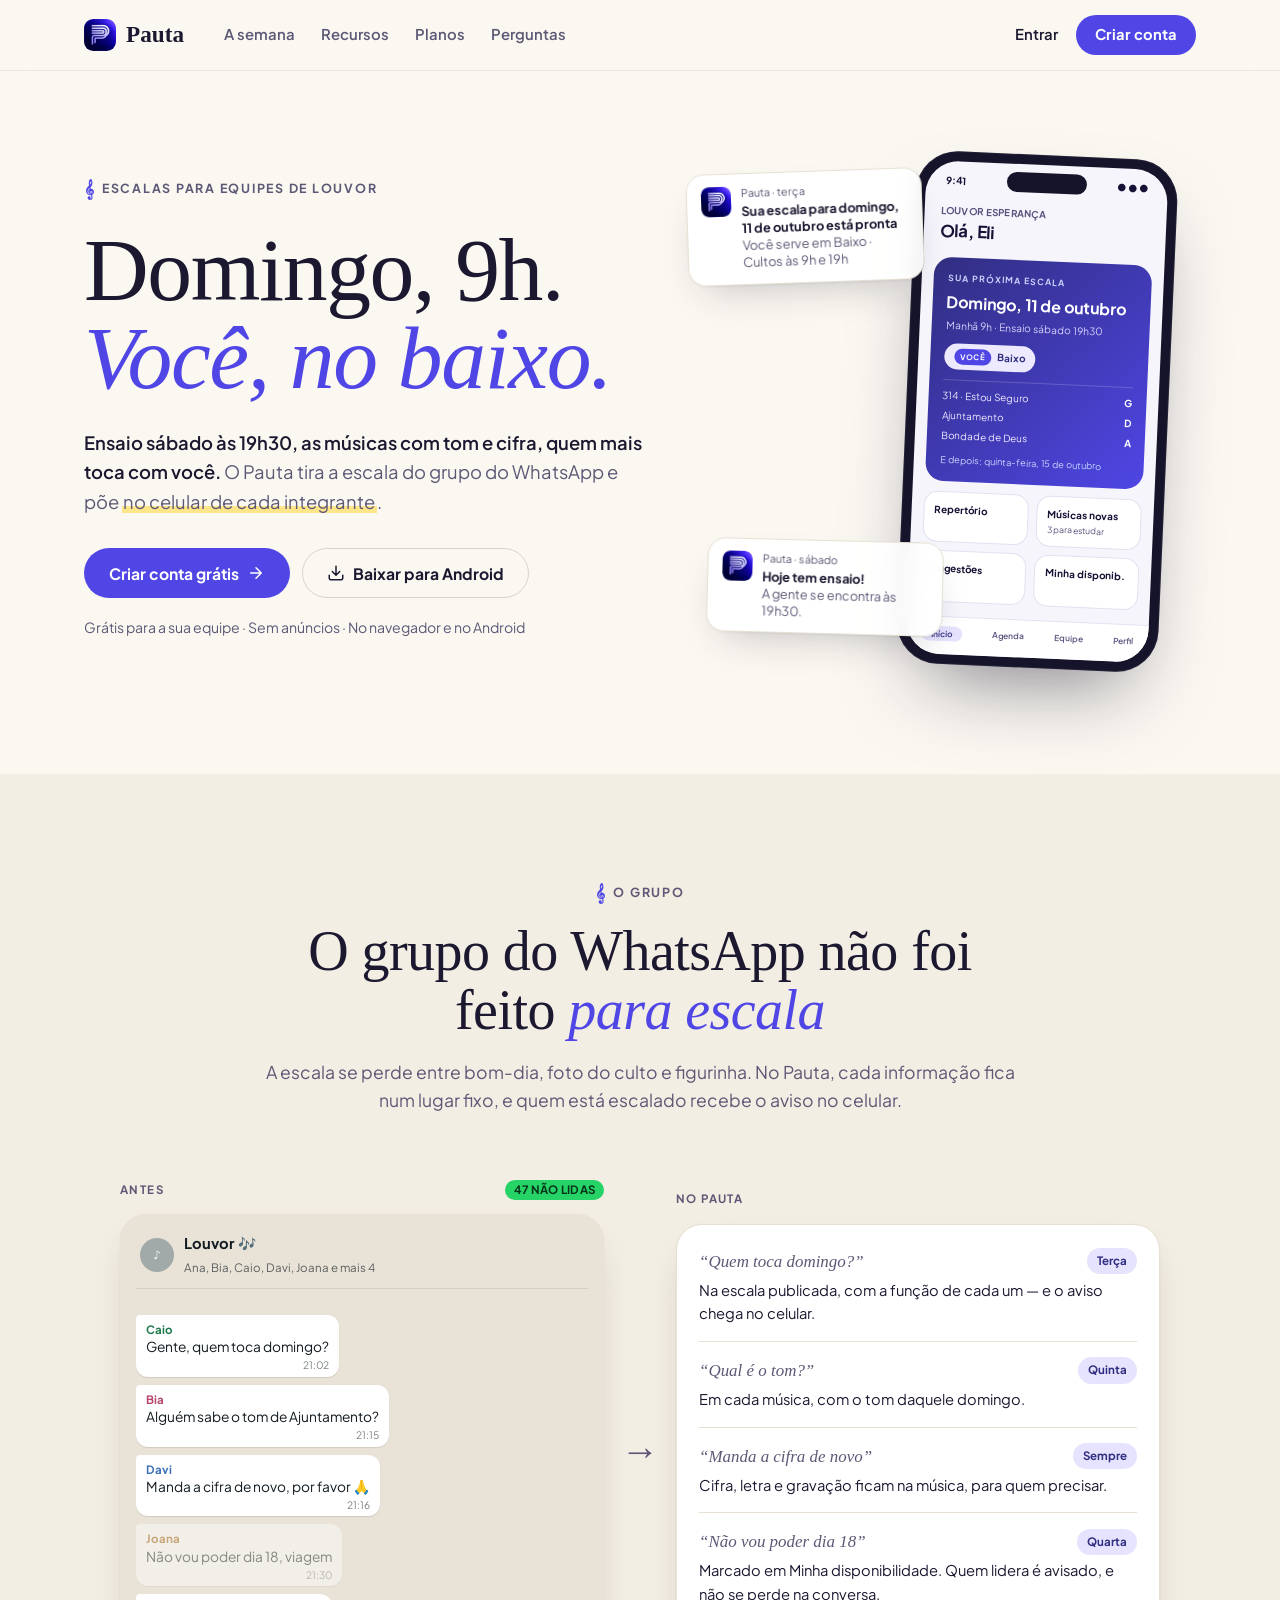
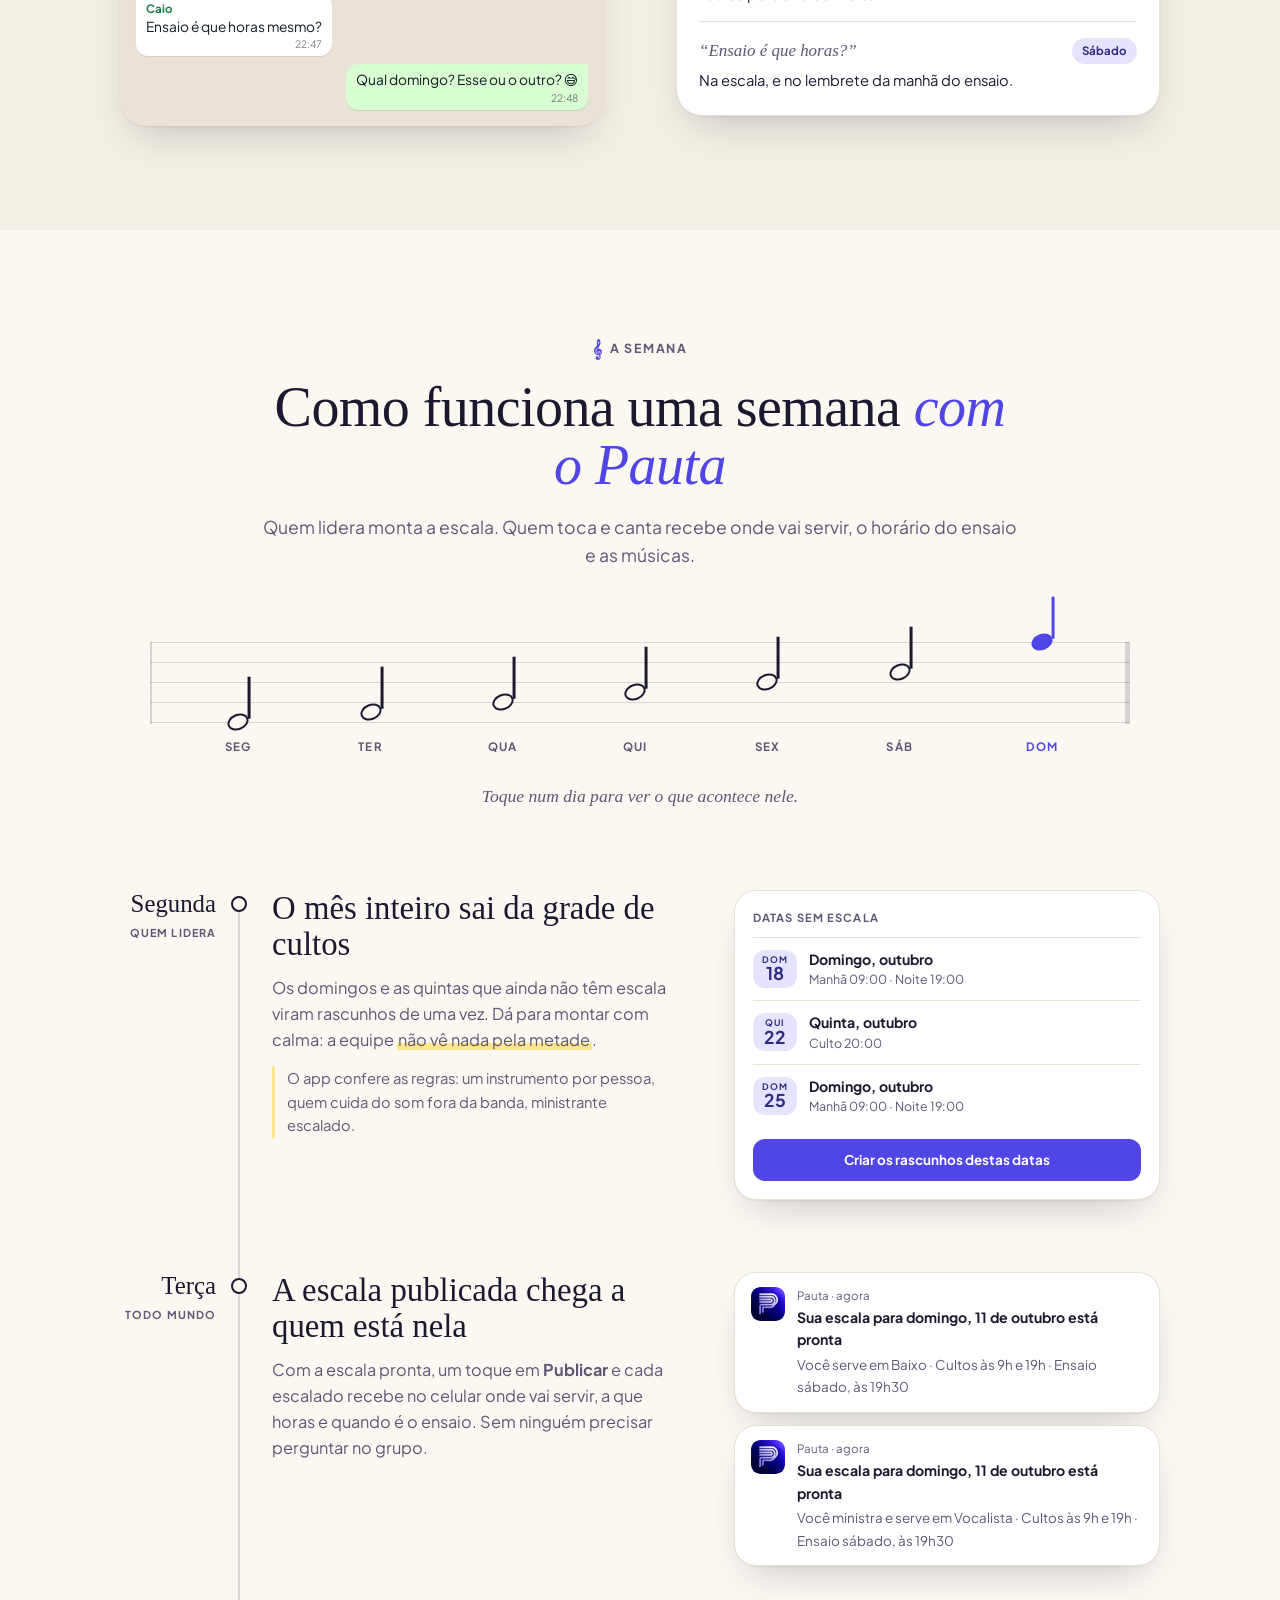
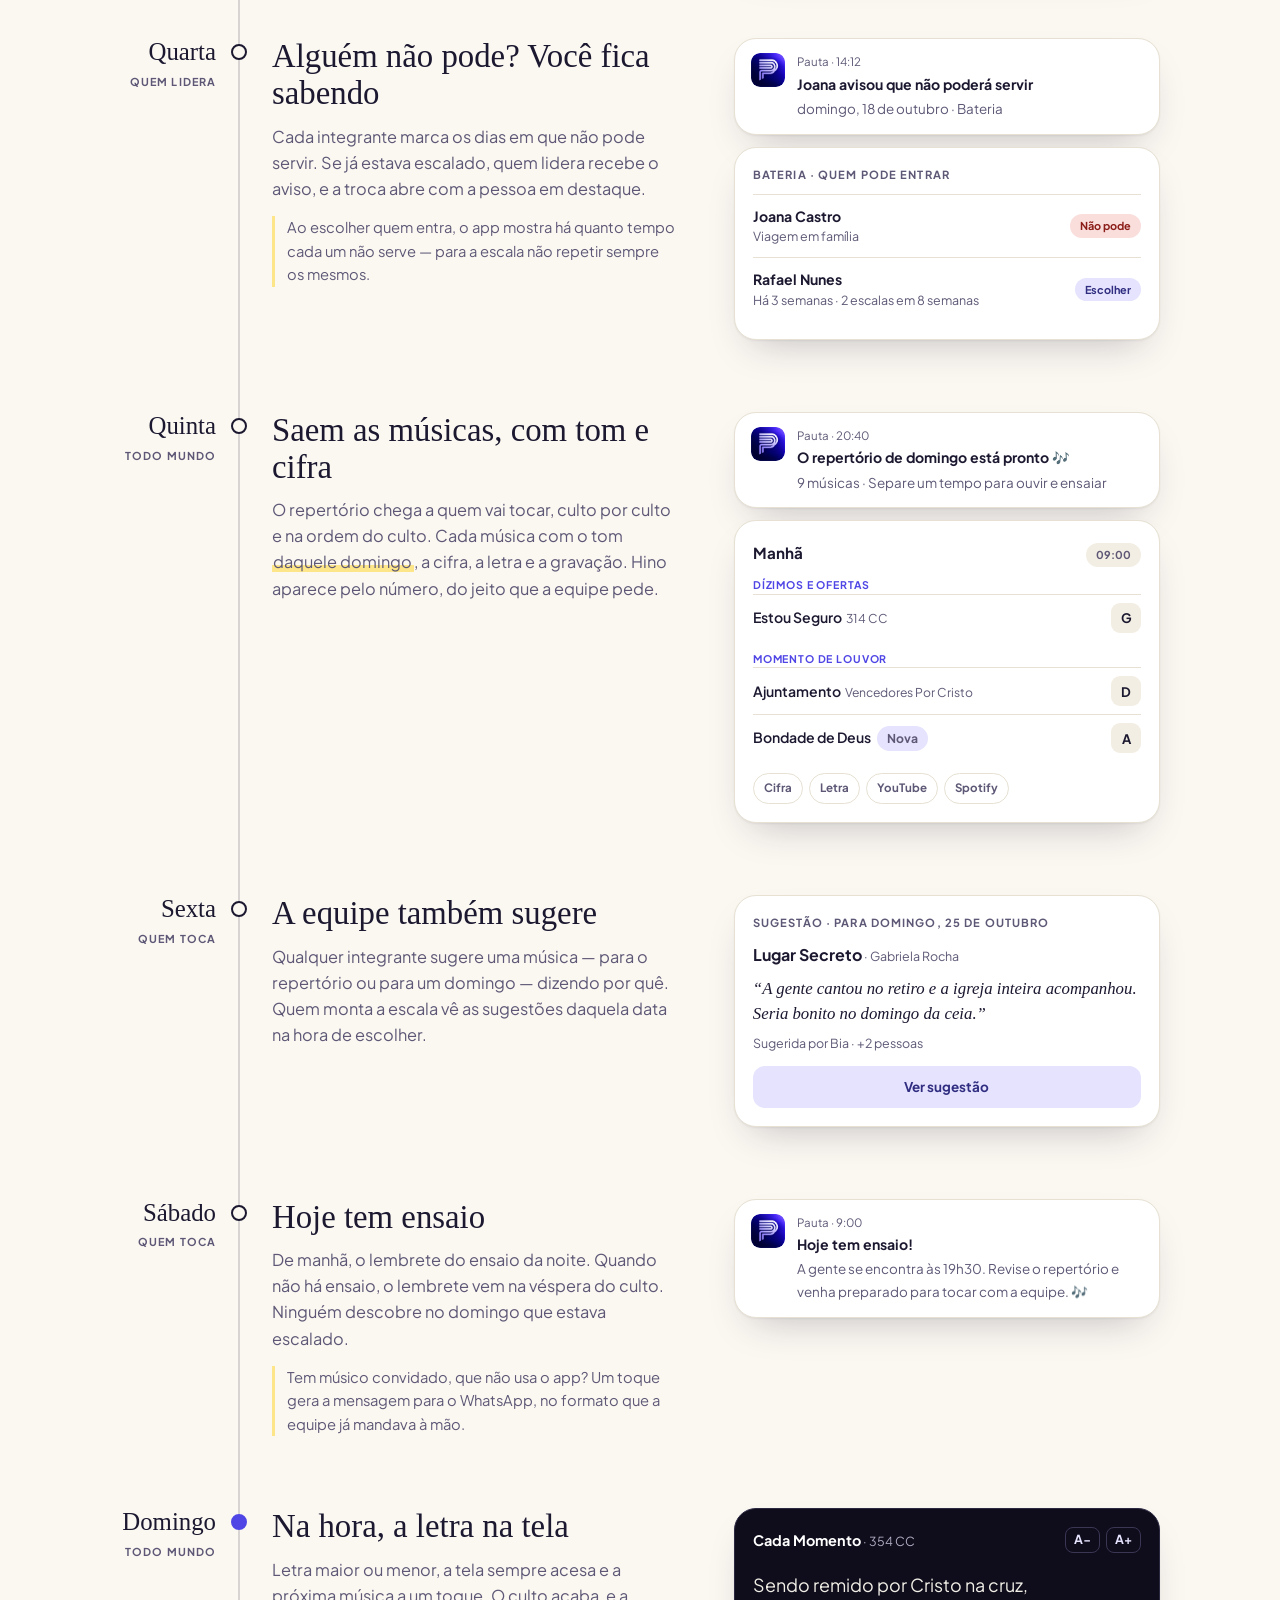
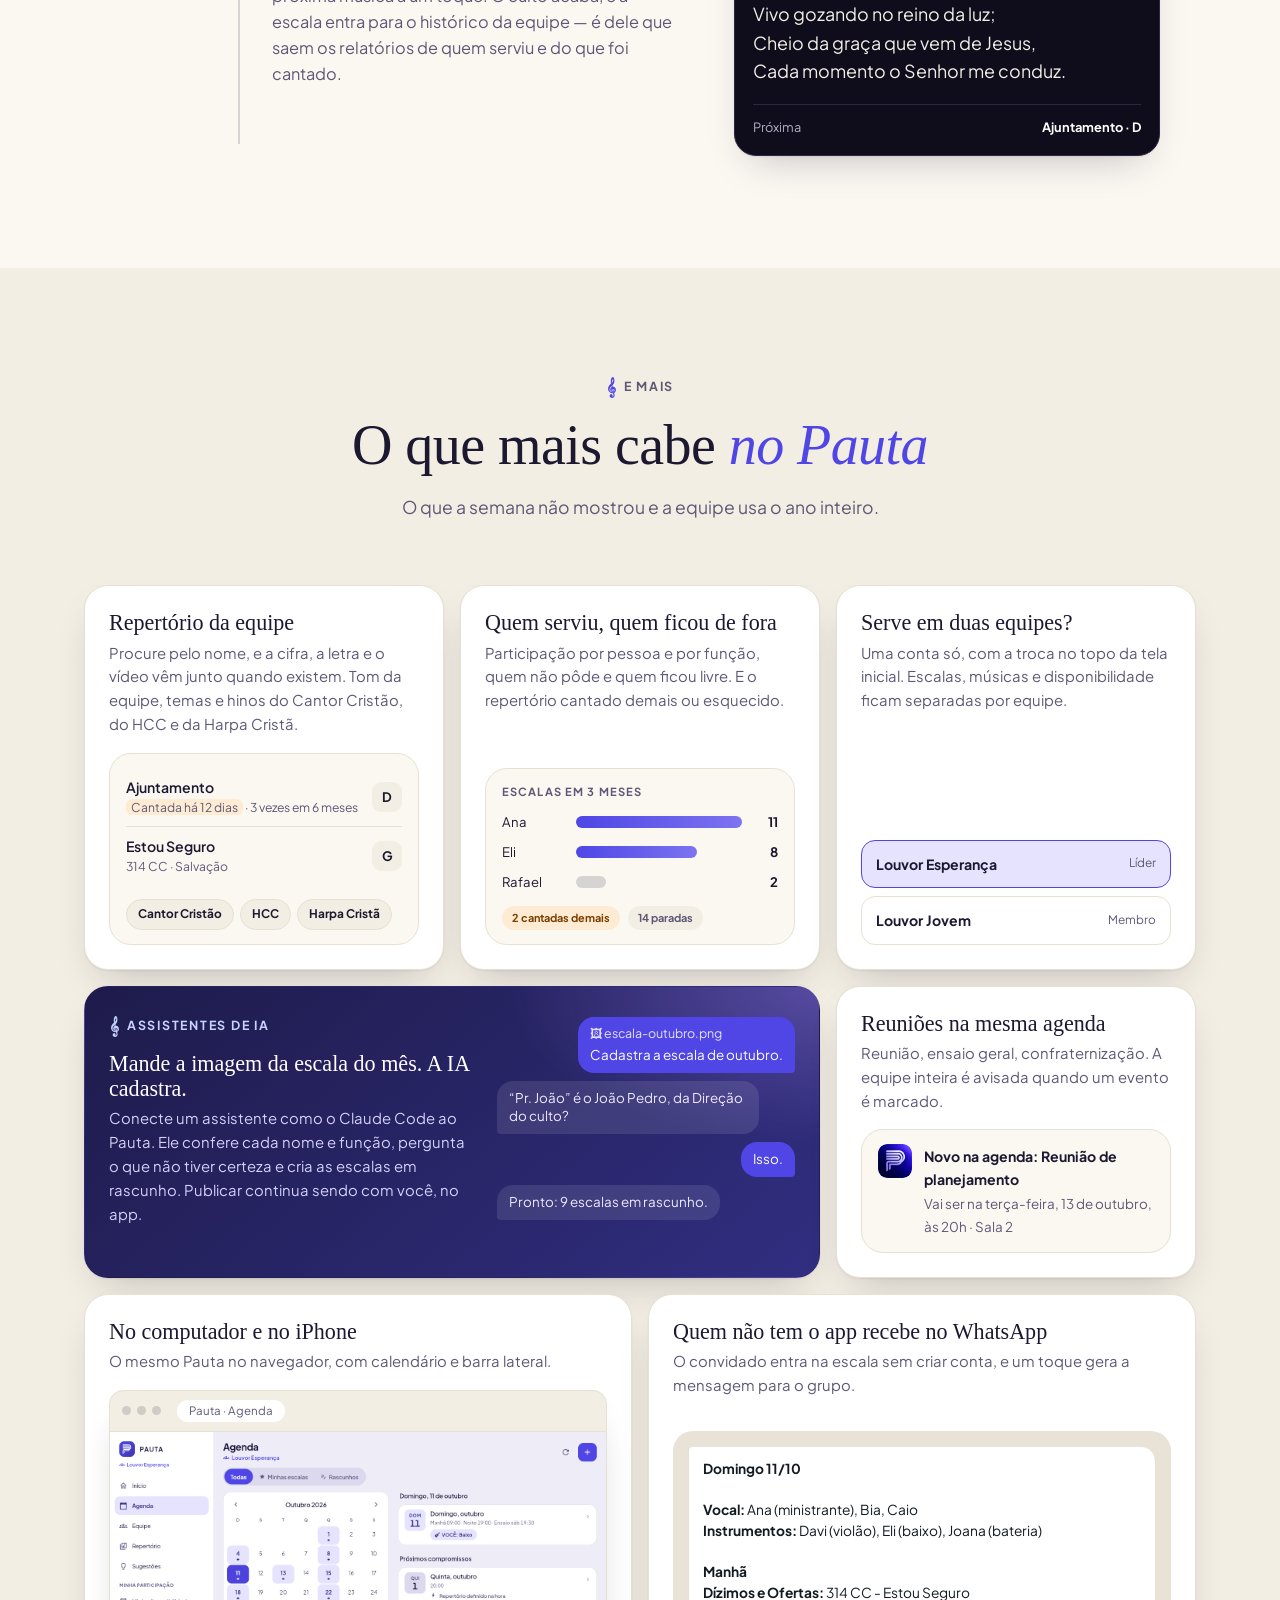
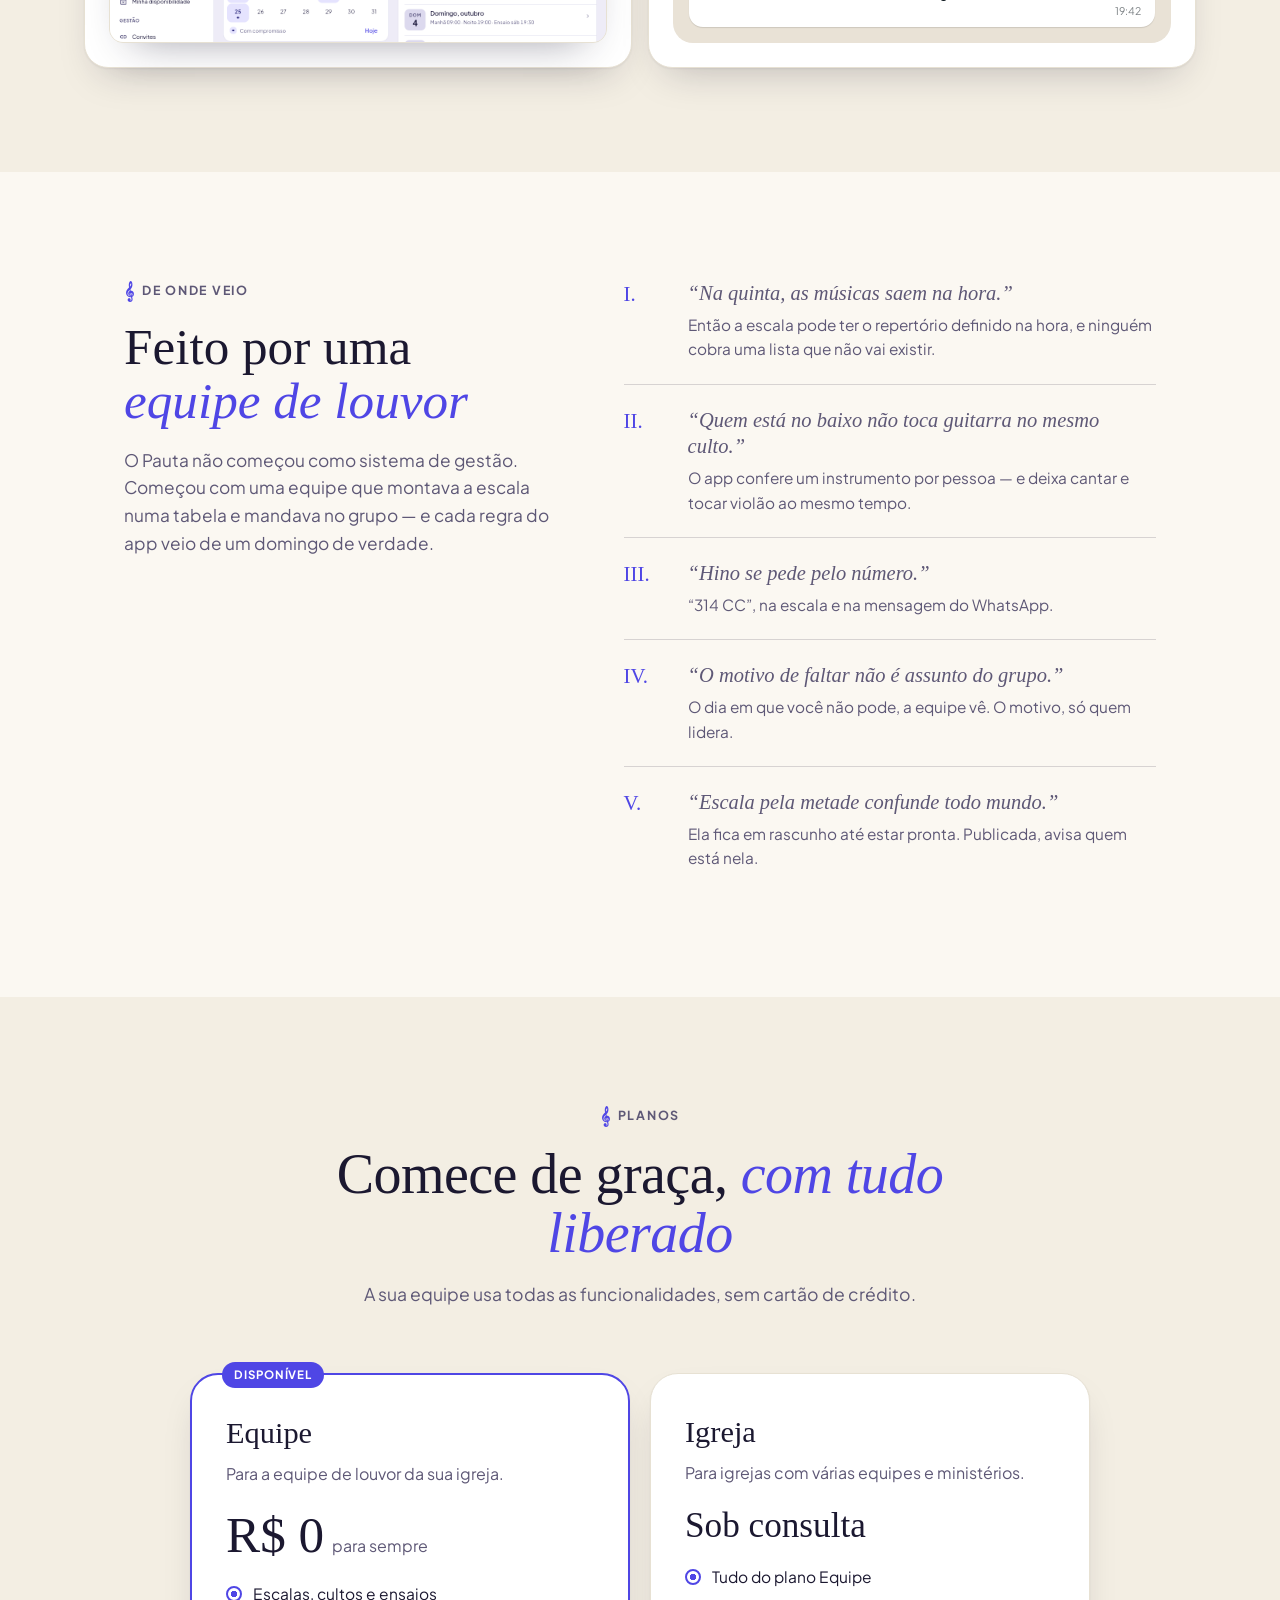
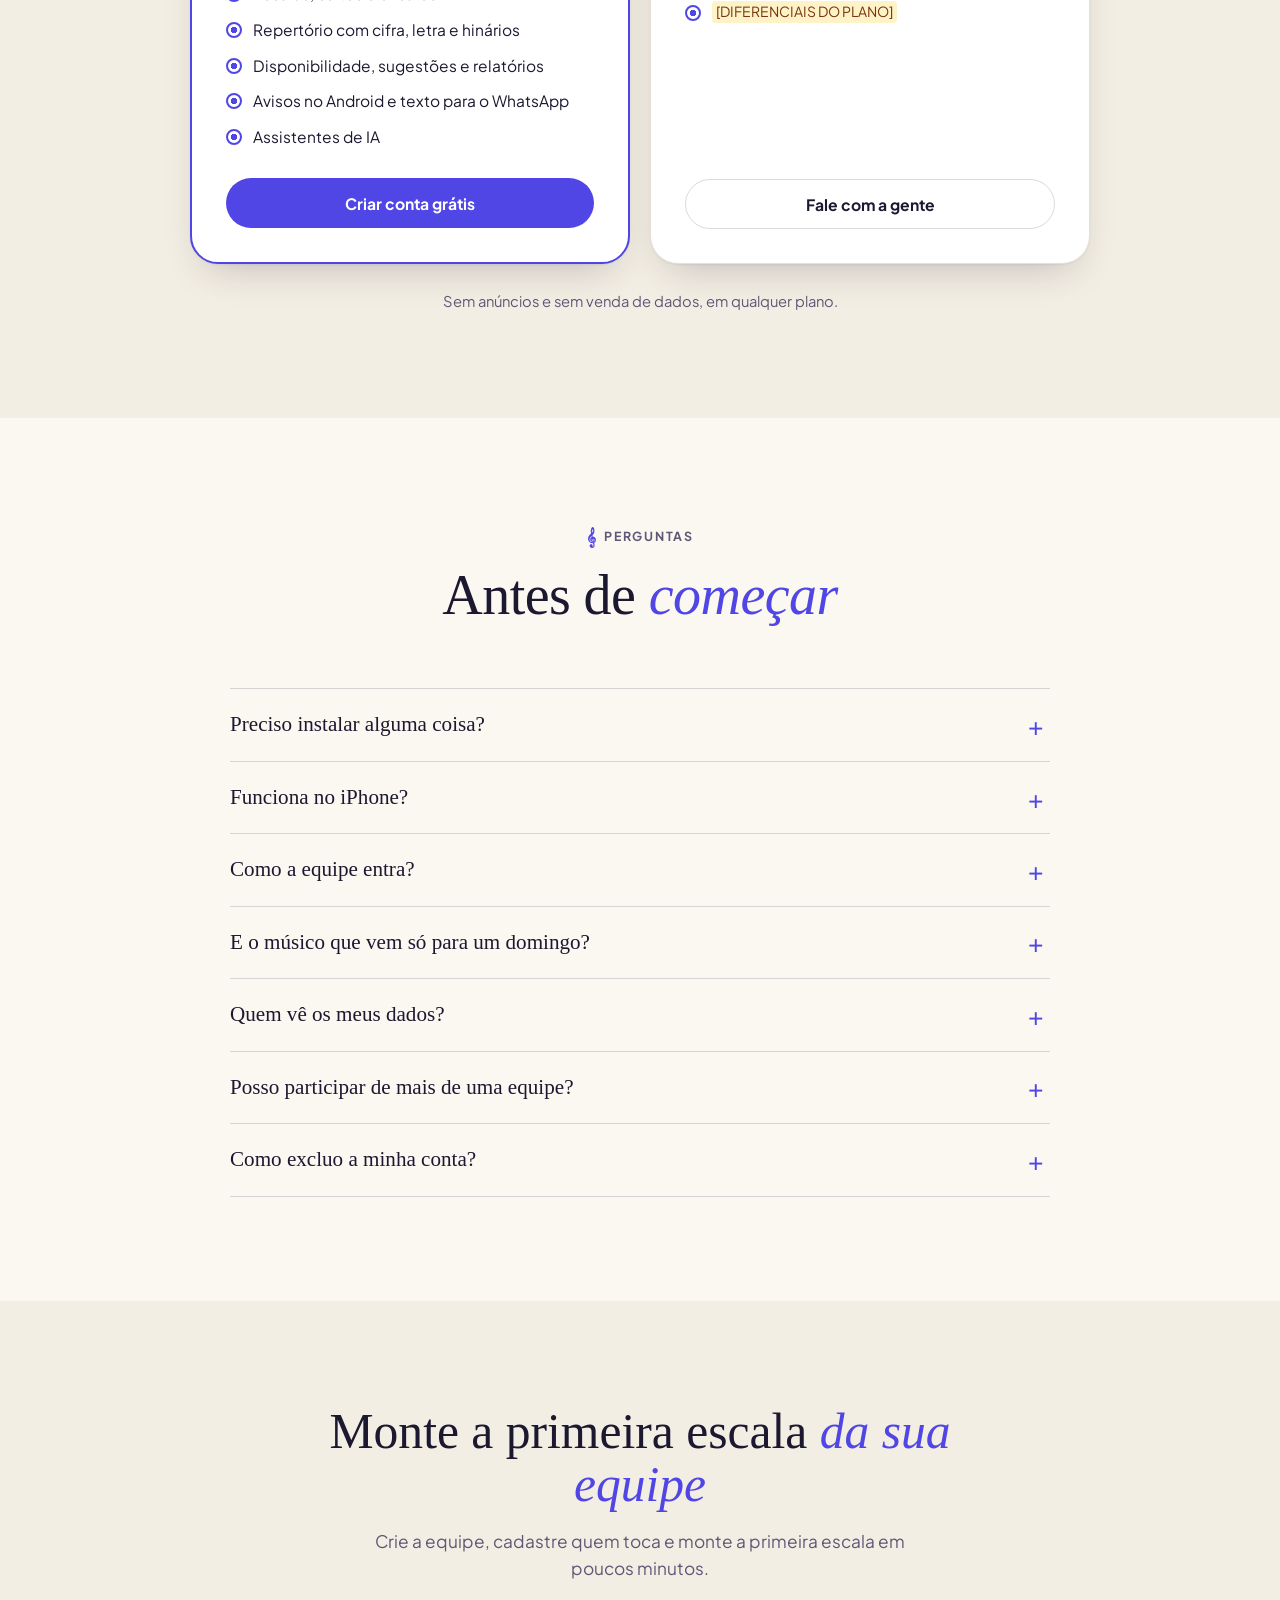
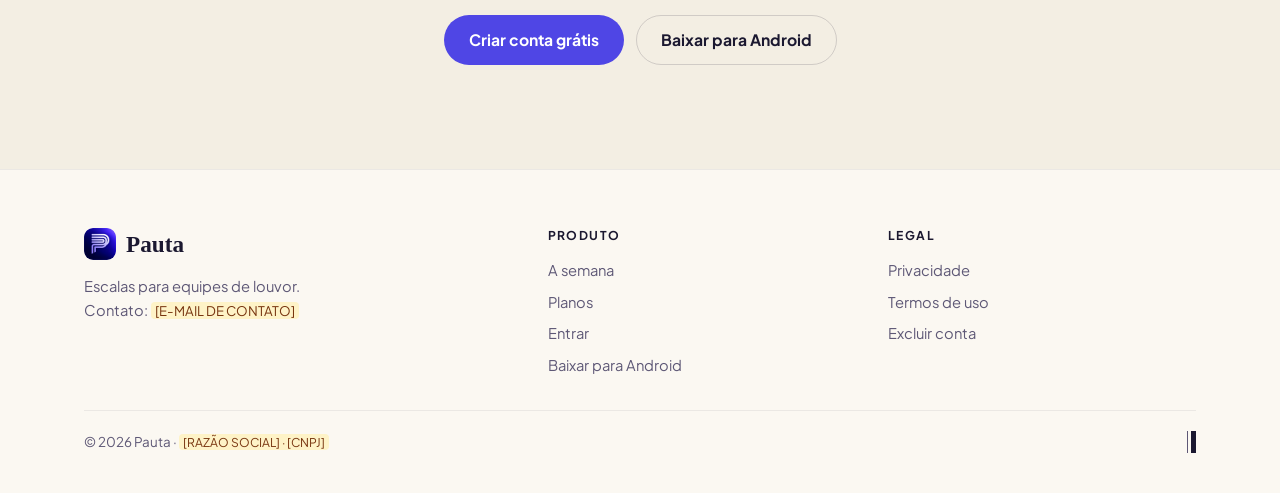
==== index.html @ cdd71678 "Site de apresentação do Pauta Página estática (HTML e CSS, sem build nem JavaScript) com identidade " ====
<!DOCTYPE html>
<html lang="pt-BR">
<head>
  <meta charset="UTF-8">
  <meta name="viewport" content="width=device-width, initial-scale=1">
  <title>Pauta — Escalas para equipes de louvor</title>
  <meta name="description" content="O Pauta organiza a semana da equipe de louvor: a escala, o ensaio e as músicas com tom, cifra e letra, no celular de cada um. No navegador e no Android.">
  <meta name="theme-color" content="#FBF8F2">
  <link rel="icon" type="image/png" sizes="32x32" href="assets/img/icon-32.png">
  <link rel="apple-touch-icon" href="assets/img/icon-180.png">
  <link rel="preload" href="assets/fonts/PlusJakartaSans-Regular.ttf" as="font" type="font/ttf" crossorigin>
  <link rel="stylesheet" href="assets/styles.css">

  <meta property="og:type" content="website">
  <meta property="og:locale" content="pt_BR">
  <meta property="og:site_name" content="Pauta">
  <meta property="og:title" content="Pauta — Escalas para equipes de louvor">
  <meta property="og:description" content="Domingo, 9h. Você, no baixo. A escala, o ensaio e as músicas com tom e cifra no celular de cada um.">
  <meta property="og:image" content="assets/img/og.png">
  <meta name="twitter:card" content="summary_large_image">
  <!--
    Página estática, sem build e sem JavaScript. Os endereços do app apontam
    para pautapp.up.railway.app enquanto o domínio próprio não existe; ao
    trocar, procure por "pautapp.up.railway.app" neste arquivo e ponha o
    og:image com endereço absoluto.

    Regra herdada do AGENTS.md: o que esta página promete é o que o código
    faz. Os avisos reproduzem os textos reais do backend
    (backend/src/modules/notifications); mudou o texto lá, mude aqui.
  -->
</head>
<body>
  <a class="skip" href="#conteudo">Pular para o conteúdo</a>

  <header class="topbar">
    <div class="wrap">
      <a class="brand" href="#topo" aria-label="Pauta, início">
        <img src="assets/img/icon-96.png" alt="" width="32" height="32">
        <span>Pauta</span>
      </a>
      <nav class="nav" aria-label="Seções">
        <a href="#semana">A semana</a>
        <a href="#recursos">Recursos</a>
        <a href="#planos">Planos</a>
        <a href="#perguntas">Perguntas</a>
      </nav>
      <div class="topbar-actions">
        <a class="login" href="https://pautapp.up.railway.app/#/login">Entrar</a>
        <a class="btn btn-primary btn-sm" href="https://pautapp.up.railway.app/#/cadastro">Criar conta</a>
      </div>
    </div>
  </header>

  <main id="conteudo">
    <section class="hero" id="topo">
      <div class="wrap grid">
        <div>
          <span class="kicker">Escalas para equipes de louvor</span>
          <h1>Domingo, 9h.<br><em>Você, no baixo.</em></h1>
          <p class="lead">
            <strong>Ensaio sábado às 19h30, as músicas com tom e cifra, quem mais toca com você.</strong>
            O Pauta tira a escala do grupo do WhatsApp e põe <span class="hl">no celular de cada integrante</span>.
          </p>
          <div class="ctas">
            <a class="btn btn-primary" href="https://pautapp.up.railway.app/#/cadastro">
              Criar conta grátis
              <svg viewBox="0 0 24 24" fill="none" stroke="currentColor" stroke-width="2" stroke-linecap="round" stroke-linejoin="round" aria-hidden="true"><path d="M5 12h14M12 5l7 7-7 7"/></svg>
            </a>
            <a class="btn btn-line" href="https://github.com/simonscabello/pauta-app/releases/latest/download/louve.apk">
              <svg viewBox="0 0 24 24" fill="none" stroke="currentColor" stroke-width="2" stroke-linecap="round" stroke-linejoin="round" aria-hidden="true"><path d="M21 15v4a2 2 0 0 1-2 2H5a2 2 0 0 1-2-2v-4"/><path d="m7 10 5 5 5-5M12 15V3"/></svg>
              Baixar para Android
            </a>
          </div>
          <p class="fine">Grátis para a sua equipe · Sem anúncios · No navegador e no Android</p>
        </div>

        <div class="stage" aria-hidden="true">
          <div class="toast t1">
            <img src="assets/img/icon-96.png" alt="">
            <div>
              <div class="meta">Pauta · terça</div>
              <strong>Sua escala para domingo, 11 de outubro está pronta</strong>
              <span>Você serve em Baixo · Cultos às 9h e 19h</span>
            </div>
          </div>

          <div class="phone">
            <div class="screen">
              <div class="notch"></div>
              <div class="m-status"><span>9:41</span><span>● ● ●</span></div>
              <div class="m-head">
                <div class="m-team">LOUVOR ESPERANÇA</div>
                <div class="m-title">Olá, Eli</div>
              </div>
              <div class="m-hero">
                <div class="m-kicker">Sua próxima escala</div>
                <div class="m-date">Domingo, 11 de outubro</div>
                <div class="m-sub">Manhã 9h · Ensaio sábado 19h30</div>
                <div class="m-role"><b>VOCÊ</b> Baixo</div>
                <div class="m-songs">
                  <div class="m-song"><span>314 · Estou Seguro</span><span>G</span></div>
                  <div class="m-song"><span>Ajuntamento</span><span>D</span></div>
                  <div class="m-song"><span>Bondade de Deus</span><span>A</span></div>
                </div>
                <div class="m-next">E depois: quinta-feira, 15 de outubro</div>
              </div>
              <div class="m-grid">
                <div class="m-tile"><strong>Repertório</strong><small>&nbsp;</small></div>
                <div class="m-tile"><strong>Músicas novas</strong><small>3 para estudar</small></div>
                <div class="m-tile"><strong>Sugestões</strong><small>&nbsp;</small></div>
                <div class="m-tile"><strong>Minha disponib.</strong><small>&nbsp;</small></div>
              </div>
              <div class="m-nav"><span class="on">Início</span><span>Agenda</span><span>Equipe</span><span>Perfil</span></div>
            </div>
          </div>

          <div class="toast t2">
            <img src="assets/img/icon-96.png" alt="">
            <div>
              <div class="meta">Pauta · sábado</div>
              <strong>Hoje tem ensaio!</strong>
              <span>A gente se encontra às 19h30.</span>
            </div>
          </div>
        </div>
      </div>
    </section>

    <section class="block alt" id="grupo">
      <div class="wrap">
        <div class="section-head">
          <span class="kicker">O grupo</span>
          <h2>O grupo do WhatsApp não foi feito <em>para escala</em></h2>
          <p>A escala se perde entre bom-dia, foto do culto e figurinha. No Pauta, cada informação fica num lugar fixo, e quem está escalado recebe o aviso no celular.</p>
        </div>

        <div class="versus">
          <div>
            <div class="cap"><span>Antes</span><span class="unread">47 não lidas</span></div>
            <div class="group" aria-label="Exemplo de conversa no grupo da equipe">
              <div class="head">
                <span class="avatar">♪</span>
                <div><b>Louvor 🎶</b><span>Ana, Bia, Caio, Davi, Joana e mais 4</span></div>
              </div>
              <div class="msg"><span class="who c1">Caio</span>Gente, quem toca domingo?<span class="t">21:02</span></div>
              <div class="msg"><span class="who c2">Bia</span>Alguém sabe o tom de Ajuntamento?<span class="t">21:15</span></div>
              <div class="msg"><span class="who c3">Davi</span>Manda a cifra de novo, por favor 🙏<span class="t">21:16</span></div>
              <div class="msg faded"><span class="who c4">Joana</span>Não vou poder dia 18, viagem<span class="t">21:30</span></div>
              <div class="msg"><span class="who c1">Caio</span>Ensaio é que horas mesmo?<span class="t">22:47</span></div>
              <div class="msg me">Qual domingo? Esse ou o outro? 😅<span class="t">22:48</span></div>
            </div>
          </div>

          <div class="arrow" aria-hidden="true">→</div>

          <div>
            <div class="cap"><span>No Pauta</span></div>
            <div class="answers">
              <div class="answer"><span class="q">“Quem toca domingo?”</span><span class="tag">Terça</span><span class="where">Na escala publicada, com a função de cada um — e o aviso chega no celular.</span></div>
              <div class="answer"><span class="q">“Qual é o tom?”</span><span class="tag">Quinta</span><span class="where">Em cada música, com o tom daquele domingo.</span></div>
              <div class="answer"><span class="q">“Manda a cifra de novo”</span><span class="tag">Sempre</span><span class="where">Cifra, letra e gravação ficam na música, para quem precisar.</span></div>
              <div class="answer"><span class="q">“Não vou poder dia 18”</span><span class="tag">Quarta</span><span class="where">Marcado em Minha disponibilidade. Quem lidera é avisado, e não se perde na conversa.</span></div>
              <div class="answer"><span class="q">“Ensaio é que horas?”</span><span class="tag">Sábado</span><span class="where">Na escala, e no lembrete da manhã do ensaio.</span></div>
            </div>
          </div>
        </div>
      </div>
    </section>

    <section class="week" id="semana">
      <div class="wrap">
        <div class="section-head">
          <span class="kicker">A semana</span>
          <h2>Como funciona uma semana <em>com o Pauta</em></h2>
          <p>Quem lidera monta a escala. Quem toca e canta recebe onde vai servir, o horário do ensaio e as músicas.</p>
        </div>
        <div class="staff-band in-week">
          <nav class="staff" aria-label="Os dias da semana de uma escala">
            <a class="note" href="#segunda" style="left:9%"><i style="top:80px"></i><b>Seg</b></a>
            <a class="note" href="#terca" style="left:22.5%"><i style="top:70px"></i><b>Ter</b></a>
            <a class="note" href="#quarta" style="left:36%"><i style="top:60px"></i><b>Qua</b></a>
            <a class="note" href="#quinta" style="left:49.5%"><i style="top:50px"></i><b>Qui</b></a>
            <a class="note" href="#sexta" style="left:63%"><i style="top:40px"></i><b>Sex</b></a>
            <a class="note" href="#sabado" style="left:76.5%"><i style="top:30px"></i><b>Sáb</b></a>
            <a class="note sun" href="#domingo" style="left:91%"><i style="top:0"></i><b>Dom</b></a>
          </nav>
          <p class="staff-caption">Toque num dia para ver o que acontece nele.</p>
        </div>

        <div class="days">
          <article class="day" id="segunda">
            <div class="when"><span class="d">Segunda</span><span class="who">Quem lidera</span></div>
            <div class="copy">
              <h3>O mês inteiro sai da grade de cultos</h3>
              <p>Os domingos e as quintas que ainda não têm escala viram rascunhos de uma vez. Dá para montar com calma: a equipe <span class="hl">não vê nada pela metade</span>.</p>
              <p class="aside">O app confere as regras: um instrumento por pessoa, quem cuida do som fora da banda, ministrante escalado.</p>
            </div>
            <div class="snip" aria-hidden="true">
              <div class="label">Datas sem escala</div>
              <div class="snip-row"><div class="datebox"><small>DOM</small><strong>18</strong></div><div class="t"><strong>Domingo, outubro</strong><span>Manhã 09:00 · Noite 19:00</span></div></div>
              <div class="snip-row"><div class="datebox"><small>QUI</small><strong>22</strong></div><div class="t"><strong>Quinta, outubro</strong><span>Culto 20:00</span></div></div>
              <div class="snip-row"><div class="datebox"><small>DOM</small><strong>25</strong></div><div class="t"><strong>Domingo, outubro</strong><span>Manhã 09:00 · Noite 19:00</span></div></div>
              <span class="snip-btn">Criar os rascunhos destas datas</span>
            </div>
          </article>

          <article class="day" id="terca">
            <div class="when"><span class="d">Terça</span><span class="who">Todo mundo</span></div>
            <div class="copy">
              <h3>A escala publicada chega a quem está nela</h3>
              <p>Com a escala pronta, um toque em <strong>Publicar</strong> e cada escalado recebe no celular onde vai servir, a que horas e quando é o ensaio. Sem ninguém precisar perguntar no grupo.</p>
            </div>
            <div aria-hidden="true">
              <div class="snip small push">
                <img src="assets/img/icon-96.png" alt="">
                <div>
                  <div class="meta">Pauta · agora</div>
                  <strong>Sua escala para domingo, 11 de outubro está pronta</strong>
                  <span>Você serve em Baixo · Cultos às 9h e 19h · Ensaio sábado, às 19h30</span>
                </div>
              </div>
              <div class="snip small push">
                <img src="assets/img/icon-96.png" alt="">
                <div>
                  <div class="meta">Pauta · agora</div>
                  <strong>Sua escala para domingo, 11 de outubro está pronta</strong>
                  <span>Você ministra e serve em Vocalista · Cultos às 9h e 19h · Ensaio sábado, às 19h30</span>
                </div>
              </div>
            </div>
          </article>

          <article class="day" id="quarta">
            <div class="when"><span class="d">Quarta</span><span class="who">Quem lidera</span></div>
            <div class="copy">
              <h3>Alguém não pode? Você fica sabendo</h3>
              <p>Cada integrante marca os dias em que não pode servir. Se já estava escalado, quem lidera recebe o aviso, e a troca abre com a pessoa em destaque.</p>
              <p class="aside">Ao escolher quem entra, o app mostra há quanto tempo cada um não serve — para a escala não repetir sempre os mesmos.</p>
            </div>
            <div aria-hidden="true">
              <div class="snip small push">
                <img src="assets/img/icon-96.png" alt="">
                <div>
                  <div class="meta">Pauta · 14:12</div>
                  <strong>Joana avisou que não poderá servir</strong>
                  <span>domingo, 18 de outubro · Bateria</span>
                </div>
              </div>
              <div class="snip">
                <div class="label">Bateria · quem pode entrar</div>
                <div class="snip-row"><div class="t"><strong>Joana Castro</strong><span>Viagem em família</span></div><span class="pill warn">Não pode</span></div>
                <div class="snip-row"><div class="t"><strong>Rafael Nunes</strong><span>Há 3 semanas · 2 escalas em 8 semanas</span></div><span class="pill brand">Escolher</span></div>
              </div>
            </div>
          </article>

          <article class="day" id="quinta">
            <div class="when"><span class="d">Quinta</span><span class="who">Todo mundo</span></div>
            <div class="copy">
              <h3>Saem as músicas, com tom e cifra</h3>
              <p>O repertório chega a quem vai tocar, culto por culto e na ordem do culto. Cada música com o tom <span class="hl">daquele domingo</span>, a cifra, a letra e a gravação. Hino aparece pelo número, do jeito que a equipe pede.</p>
            </div>
            <div aria-hidden="true">
              <div class="snip small push">
                <img src="assets/img/icon-96.png" alt="">
                <div>
                  <div class="meta">Pauta · 20:40</div>
                  <strong>O repertório de domingo está pronto 🎶</strong>
                  <span>9 músicas · Separe um tempo para ouvir e ensaiar</span>
                </div>
              </div>
              <div class="snip">
                <div class="set-h"><strong>Manhã</strong><span class="pill">09:00</span></div>
                <div class="moment">Dízimos e Ofertas</div>
                <div class="song"><div class="n"><strong>Estou Seguro</strong><span>314 CC</span></div><span class="key">G</span></div>
                <div class="moment">Momento de Louvor</div>
                <div class="song"><div class="n"><strong>Ajuntamento</strong><span>Vencedores Por Cristo</span></div><span class="key">D</span></div>
                <div class="song"><div class="n"><strong>Bondade de Deus</strong> <span class="pill brand">Nova</span></div><span class="key">A</span></div>
                <div class="chips"><span class="chip">Cifra</span><span class="chip">Letra</span><span class="chip">YouTube</span><span class="chip">Spotify</span></div>
              </div>
            </div>
          </article>

          <article class="day" id="sexta">
            <div class="when"><span class="d">Sexta</span><span class="who">Quem toca</span></div>
            <div class="copy">
              <h3>A equipe também sugere</h3>
              <p>Qualquer integrante sugere uma música — para o repertório ou para um domingo — dizendo por quê. Quem monta a escala vê as sugestões daquela data na hora de escolher.</p>
            </div>
            <div class="snip" aria-hidden="true">
              <div class="label">Sugestão · para domingo, 25 de outubro</div>
              <strong style="font-size:1rem">Lugar Secreto</strong> <span class="by">· Gabriela Rocha</span>
              <p class="quote">“A gente cantou no retiro e a igreja inteira acompanhou. Seria bonito no domingo da ceia.”</p>
              <p class="by">Sugerida por Bia · +2 pessoas</p>
              <span class="snip-btn soft">Ver sugestão</span>
            </div>
          </article>

          <article class="day" id="sabado">
            <div class="when"><span class="d">Sábado</span><span class="who">Quem toca</span></div>
            <div class="copy">
              <h3>Hoje tem ensaio</h3>
              <p>De manhã, o lembrete do ensaio da noite. Quando não há ensaio, o lembrete vem na véspera do culto. Ninguém descobre no domingo que estava escalado.</p>
              <p class="aside">Tem músico convidado, que não usa o app? Um toque gera a mensagem para o WhatsApp, no formato que a equipe já mandava à mão.</p>
            </div>
            <div aria-hidden="true">
              <div class="snip small push">
                <img src="assets/img/icon-96.png" alt="">
                <div>
                  <div class="meta">Pauta · 9:00</div>
                  <strong>Hoje tem ensaio!</strong>
                  <span>A gente se encontra às 19h30. Revise o repertório e venha preparado para tocar com a equipe. 🎶</span>
                </div>
              </div>
            </div>
          </article>

          <article class="day sun" id="domingo">
            <div class="when"><span class="d">Domingo</span><span class="who">Todo mundo</span></div>
            <div class="copy">
              <h3>Na hora, a letra na tela</h3>
              <p>Letra maior ou menor, a tela sempre acesa e a próxima música a um toque. O culto acaba, e a escala entra para o histórico da equipe — é dele que saem os relatórios de quem serviu e do que foi cantado.</p>
            </div>
            <div class="snip lyrics" aria-hidden="true">
              <div class="top"><span><b>Cada Momento</b> · 354 CC</span><span class="ctrl"><span>A−</span><span>A+</span></span></div>
              <!--
                Domínio público: letra de Daniel Webster Whittle (1840–1901),
                tradução de Salomão Luiz Ginsburg (1867–1927), 1909. É o texto
                do Cantor Cristão, e não o do HCC 183, que pode ter sido revisto.
                Letra de outra música não entra aqui sem a mesma conferência.
              -->
              <p class="verse">Sendo remido por Cristo na cruz,<br>Vivo gozando no reino da luz;<br>Cheio da graça que vem de Jesus,<br>Cada momento o Senhor me conduz.</p>
              <div class="next"><span>Próxima</span><b>Ajuntamento · D</b></div>
            </div>
          </article>
        </div>
      </div>
    </section>

    <section class="block alt" id="recursos">
      <div class="wrap">
        <div class="section-head">
          <span class="kicker">E mais</span>
          <h2>O que mais cabe <em>no Pauta</em></h2>
          <p>O que a semana não mostrou e a equipe usa o ano inteiro.</p>
        </div>

        <div class="bento">
          <article class="tile w2">
            <div>
              <h3>Repertório da equipe</h3>
              <p>Procure pelo nome, e a cifra, a letra e o vídeo vêm junto quando existem. Tom da equipe, temas e hinos do Cantor Cristão, do HCC e da Harpa Cristã.</p>
            </div>
            <div class="demo snip" aria-hidden="true">
              <div class="song"><div class="n"><strong>Ajuntamento</strong><span class="hist"><span class="recent">Cantada há 12 dias</span> · 3 vezes em 6 meses</span></div><span class="key">D</span></div>
              <div class="song"><div class="n"><strong>Estou Seguro</strong><span class="hist">314 CC · Salvação</span></div><span class="key">G</span></div>
              <div class="books"><span class="book">Cantor Cristão</span><span class="book">HCC</span><span class="book">Harpa Cristã</span></div>
            </div>
          </article>

          <article class="tile w2">
            <div>
              <h3>Quem serviu, quem ficou de fora</h3>
              <p>Participação por pessoa e por função, quem não pôde e quem ficou livre. E o repertório cantado demais ou esquecido.</p>
            </div>
            <div class="demo snip" aria-hidden="true">
              <div class="label">Escalas em 3 meses</div>
              <div class="bars">
                <div class="bar"><span>Ana</span><i style="width:100%"></i><b>11</b></div>
                <div class="bar"><span>Eli</span><i style="width:73%"></i><b>8</b></div>
                <div class="bar"><span>Rafael</span><i class="low" style="width:18%"></i><b>2</b></div>
              </div>
              <div class="flags"><span class="pill draft">2 cantadas demais</span><span class="pill">14 paradas</span></div>
            </div>
          </article>

          <article class="tile w2">
            <div>
              <h3>Serve em duas equipes?</h3>
              <p>Uma conta só, com a troca no topo da tela inicial. Escalas, músicas e disponibilidade ficam separadas por equipe.</p>
            </div>
            <div class="demo teams hide-sm" aria-hidden="true">
              <div class="teamrow on"><b>Louvor Esperança</b><span>Líder</span></div>
              <div class="teamrow"><b>Louvor Jovem</b><span>Membro</span></div>
            </div>
          </article>

          <article class="tile w4 dark">
            <div class="ai-grid">
              <div>
                <span class="kicker">Assistentes de IA</span>
                <h3 style="margin-top:10px">Mande a imagem da escala do mês. A IA cadastra.</h3>
                <p>Conecte um assistente como o Claude Code ao Pauta. Ele confere cada nome e função, pergunta o que não tiver certeza e cria as escalas em rascunho. Publicar continua sendo com você, no app.</p>
              </div>
              <div class="chat" aria-hidden="true">
                <div class="bubble me"><span class="file">🖼 escala-outubro.png</span>Cadastra a escala de outubro.</div>
                <div class="bubble ai">“Pr. João” é o João Pedro, da Direção do culto?</div>
                <div class="bubble me">Isso.</div>
                <div class="bubble ai">Pronto: 9 escalas em rascunho.</div>
              </div>
            </div>
          </article>

          <article class="tile w2">
            <div>
              <h3>Reuniões na mesma agenda</h3>
              <p>Reunião, ensaio geral, confraternização. A equipe inteira é avisada quando um evento é marcado.</p>
            </div>
            <div class="demo snip small push hide-sm" aria-hidden="true">
              <img src="assets/img/icon-96.png" alt="">
              <div>
                <strong>Novo na agenda: Reunião de planejamento</strong>
                <span>Vai ser na terça-feira, 13 de outubro, às 20h · Sala 2</span>
              </div>
            </div>
          </article>

          <article class="tile w3">
            <div>
              <h3>No computador e no iPhone</h3>
              <p>O mesmo Pauta no navegador, com calendário e barra lateral.</p>
            </div>
            <div class="demo browser hide-sm" aria-hidden="true">
              <div class="bar-top"><i></i><i></i><i></i><span>Pauta · Agenda</span></div>
              <img src="assets/img/app-agenda.png" alt="" width="1280" height="800" loading="lazy">
            </div>
          </article>

          <article class="tile w3">
            <div>
              <h3>Quem não tem o app recebe no WhatsApp</h3>
              <p>O convidado entra na escala sem criar conta, e um toque gera a mensagem para o grupo.</p>
            </div>
            <div class="demo wa-wrap" aria-hidden="true">
              <div class="wa-msg"><b>Domingo 11/10</b>

<b>Vocal:</b> Ana (ministrante), Bia, Caio
<b>Instrumentos:</b> Davi (violão), Eli (baixo), Joana (bateria)

<b>Manhã</b>
<b>Dízimos e Ofertas:</b> 314 CC - Estou Seguro<span class="time">19:42</span></div>
            </div>
          </article>
        </div>
      </div>
    </section>

    <section class="block" id="origem">
      <div class="wrap origin">
        <div class="intro">
          <span class="kicker">De onde veio</span>
          <h2>Feito por uma <em>equipe de louvor</em></h2>
          <p>O Pauta não começou como sistema de gestão. Começou com uma equipe que montava a escala numa tabela e mandava no grupo — e cada regra do app veio de um domingo de verdade.</p>
        </div>
        <ol class="rules">
          <li><span class="q">“Na quinta, as músicas saem na hora.”</span><span>Então a escala pode ter o repertório definido na hora, e ninguém cobra uma lista que não vai existir.</span></li>
          <li><span class="q">“Quem está no baixo não toca guitarra no mesmo culto.”</span><span>O app confere um instrumento por pessoa — e deixa cantar e tocar violão ao mesmo tempo.</span></li>
          <li><span class="q">“Hino se pede pelo número.”</span><span>“314 CC”, na escala e na mensagem do WhatsApp.</span></li>
          <li><span class="q">“O motivo de faltar não é assunto do grupo.”</span><span>O dia em que você não pode, a equipe vê. O motivo, só quem lidera.</span></li>
          <li><span class="q">“Escala pela metade confunde todo mundo.”</span><span>Ela fica em rascunho até estar pronta. Publicada, avisa quem está nela.</span></li>
        </ol>
      </div>
    </section>

    <section class="block alt" id="planos">
      <div class="wrap">
        <div class="section-head">
          <span class="kicker">Planos</span>
          <h2>Comece de graça, <em>com tudo liberado</em></h2>
          <p>A sua equipe usa todas as funcionalidades, sem cartão de crédito.</p>
        </div>
        <div class="plans">
          <article class="plan featured">
            <span class="ribbon">Disponível</span>
            <h3>Equipe</h3>
            <p class="for">Para a equipe de louvor da sua igreja.</p>
            <div class="price"><strong>R$ 0</strong><span>para sempre</span></div>
            <ul class="ticks">
              <li>Escalas, cultos e ensaios</li>
              <li>Repertório com cifra, letra e hinários</li>
              <li>Disponibilidade, sugestões e relatórios</li>
              <li>Avisos no Android e texto para o WhatsApp</li>
              <li>Assistentes de IA</li>
            </ul>
            <a class="btn btn-primary" href="https://pautapp.up.railway.app/#/cadastro">Criar conta grátis</a>
          </article>
          <article class="plan">
            <h3>Igreja</h3>
            <p class="for">Para igrejas com várias equipes e ministérios.</p>
            <div class="price"><strong class="ask">Sob consulta</strong></div>
            <ul class="ticks">
              <li>Tudo do plano Equipe</li>
              <li><mark class="todo">[DIFERENCIAIS DO PLANO]</mark></li>
            </ul>
            <a class="btn btn-line" href="#contato">Fale com a gente</a>
          </article>
        </div>
        <p class="plans-note">Sem anúncios e sem venda de dados, em qualquer plano.</p>
      </div>
    </section>

    <section class="block" id="perguntas">
      <div class="wrap">
        <div class="section-head">
          <span class="kicker">Perguntas</span>
          <h2>Antes de <em>começar</em></h2>
        </div>
        <div class="faq">
          <details>
            <summary>Preciso instalar alguma coisa?</summary>
            <p>Não. O Pauta funciona no navegador do celular ou do computador. No Android, também dá para instalar o aplicativo, que é o que recebe os avisos de escala e os lembretes.</p>
          </details>
          <details>
            <summary>Funciona no iPhone?</summary>
            <p>Sim, pelo navegador (Safari ou outro). Ainda não há aplicativo na App Store, e por isso o iPhone não recebe os avisos no celular.</p>
          </details>
          <details>
            <summary>Como a equipe entra?</summary>
            <p>Quem lidera cria a equipe e cadastra os integrantes. Depois, manda a cada um um convite com código; a pessoa cria a conta e já cai na equipe, com as funções que exerce.</p>
          </details>
          <details>
            <summary>E o músico que vem só para um domingo?</summary>
            <p>Ele entra como convidado: aparece na escala e na mensagem do WhatsApp, sem precisar criar conta.</p>
          </details>
          <details>
            <summary>Quem vê os meus dados?</summary>
            <p>Só a sua equipe. Outras equipes não veem nada. O motivo de você não poder num domingo fica só com quem lidera, e o Pauta não mostra anúncios nem vende dados.</p>
            <p>Os detalhes estão na <a href="https://pautapp.up.railway.app/privacidade.html">política de privacidade</a>.</p>
          </details>
          <details>
            <summary>Posso participar de mais de uma equipe?</summary>
            <p>Sim. A mesma conta participa de quantas equipes precisar, e a troca é feita no topo da tela inicial.</p>
          </details>
          <details>
            <summary>Como excluo a minha conta?</summary>
            <p>Pelo próprio app, em Perfil › Meus dados › Excluir minha conta. O passo a passo também está <a href="https://pautapp.up.railway.app/excluir-conta.html">nesta página</a>.</p>
          </details>
        </div>
      </div>
    </section>

    <section class="end alt">
      <div class="wrap">
        <h2>Monte a primeira escala <em>da sua equipe</em></h2>
        <p>Crie a equipe, cadastre quem toca e monte a primeira escala em poucos minutos.</p>
        <div class="ctas">
          <a class="btn btn-primary" href="https://pautapp.up.railway.app/#/cadastro">Criar conta grátis</a>
          <a class="btn btn-line" href="https://github.com/simonscabello/pauta-app/releases/latest/download/louve.apk">Baixar para Android</a>
        </div>
      </div>
    </section>
  </main>

  <footer id="contato">
    <div class="wrap">
      <div class="cols">
        <div class="about">
          <a class="brand" href="#topo"><img src="assets/img/icon-96.png" alt="" width="32" height="32"><span>Pauta</span></a>
          <p>Escalas para equipes de louvor.</p>
          <p>Contato: <mark class="todo">[E-MAIL DE CONTATO]</mark></p>
        </div>
        <div>
          <h4>Produto</h4>
          <ul>
            <li><a href="#semana">A semana</a></li>
            <li><a href="#planos">Planos</a></li>
            <li><a href="https://pautapp.up.railway.app/#/login">Entrar</a></li>
            <li><a href="https://github.com/simonscabello/pauta-app/releases/latest/download/louve.apk">Baixar para Android</a></li>
          </ul>
        </div>
        <div>
          <h4>Legal</h4>
          <ul>
            <li><a href="https://pautapp.up.railway.app/privacidade.html">Privacidade</a></li>
            <li><a href="https://pautapp.up.railway.app/termos.html">Termos de uso</a></li>
            <li><a href="https://pautapp.up.railway.app/excluir-conta.html">Excluir conta</a></li>
          </ul>
        </div>
      </div>
      <div class="copy">
        <span>© 2026 Pauta · <mark class="todo">[RAZÃO SOCIAL] · [CNPJ]</mark></span>
        <span class="fim" aria-hidden="true" title="Fim"><i></i><i></i></span>
      </div>
    </div>
  </footer>
</body>
</html>
---- assets/styles.css ----
/*
  Site de apresentação do Pauta. Sem build: este arquivo é servido como está.
  Identidade própria: papel de partitura, a pauta como fio condutor e a
  semana de uma escala contada dia a dia. As cores da marca vêm de
  app/lib/core/theme/app_colors.dart.
  A fonte de título é uma pilha de serifadas do sistema (Palatino no Windows,
  Iowan no Apple, Georgia no resto): nada é baixado de terceiros.
*/

@font-face {
  font-family: "Plus Jakarta Sans";
  src: url("fonts/PlusJakartaSans-Regular.ttf") format("truetype");
  font-weight: 400; font-style: normal; font-display: swap;
}
@font-face {
  font-family: "Plus Jakarta Sans";
  src: url("fonts/PlusJakartaSans-SemiBold.ttf") format("truetype");
  font-weight: 600; font-style: normal; font-display: swap;
}
@font-face {
  font-family: "Plus Jakarta Sans";
  src: url("fonts/PlusJakartaSans-Bold.ttf") format("truetype");
  font-weight: 700 800; font-style: normal; font-display: swap;
}

:root {
  --serif: "Iowan Old Style", "Palatino Linotype", "Book Antiqua", Palatino, Georgia, serif;
  --sans: "Plus Jakarta Sans", system-ui, -apple-system, "Segoe UI", Roboto, sans-serif;

  --paper: #FBF8F2;
  --paper-2: #F3EEE3;
  --card: #FFFFFF;
  --ink: #1B1830;
  --ink-soft: #5E5876;
  --staff: rgba(27, 24, 48, .16);
  --staff-soft: rgba(27, 24, 48, .07);
  --line: #E7E1D3;
  --brand: #4F46E5;
  --brand-ink: #312E81;
  --brand-soft: #E5E3FE;
  --mark: #FDE68A;
  --mark-ink: #1B1830;
  --amber-bg: #FDECD3;
  --amber-ink: #7A3E00;
  --shadow: 0 1px 2px rgba(27, 24, 48, .06), 0 18px 40px -18px rgba(27, 24, 48, .28);

  --wrap: 1160px;
  --gutter: 24px;
  color-scheme: light;
}

@media (prefers-color-scheme: dark) {
  :root:not([data-theme="light"]) {
    --paper: #15131F;
    --paper-2: #1B1928;
    --card: #232036;
    --ink: #F1EEE6;
    --ink-soft: #B3AEC4;
    --staff: rgba(241, 238, 230, .18);
    --staff-soft: rgba(241, 238, 230, .07);
    --line: #34304A;
    --brand: #B4ABFF;
    --brand-ink: #D9D4FF;
    --brand-soft: #2E2A4B;
    --mark: rgba(250, 204, 21, .3);
    --mark-ink: #F1EEE6;
    --amber-bg: #5A3405;
    --amber-ink: #FDECD3;
    --shadow: 0 1px 2px rgba(0, 0, 0, .4), 0 18px 40px -18px rgba(0, 0, 0, .7);
    color-scheme: dark;
  }
}
:root[data-theme="dark"] {
  --paper: #15131F; --paper-2: #1B1928; --card: #232036; --ink: #F1EEE6;
  --ink-soft: #B3AEC4; --staff: rgba(241, 238, 230, .18); --staff-soft: rgba(241, 238, 230, .07);
  --line: #34304A; --brand: #B4ABFF; --brand-ink: #D9D4FF; --brand-soft: #2E2A4B;
  --mark: rgba(250, 204, 21, .3); --mark-ink: #F1EEE6; --amber-bg: #5A3405; --amber-ink: #FDECD3;
  --shadow: 0 1px 2px rgba(0, 0, 0, .4), 0 18px 40px -18px rgba(0, 0, 0, .7);
  color-scheme: dark;
}

*, *::before, *::after { box-sizing: border-box; }
html { scroll-behavior: smooth; scroll-padding-top: 84px; -webkit-text-size-adjust: 100%; }
@media (prefers-reduced-motion: reduce) { html { scroll-behavior: auto; } }
body {
  margin: 0; background: var(--paper); color: var(--ink);
  font: 16px/1.6 var(--sans); -webkit-font-smoothing: antialiased; overflow-x: hidden;
}
img { max-width: 100%; display: block; }
a { color: var(--brand); }
p { margin: 0; }
h1, h2, h3 { margin: 0; }
:focus-visible { outline: 3px solid var(--brand); outline-offset: 3px; border-radius: 6px; }
.wrap { width: 100%; max-width: var(--wrap); margin: 0 auto; padding: 0 var(--gutter); }
@media (max-width: 480px) { :root { --gutter: 16px; } }
.skip { position: absolute; left: 12px; top: -60px; z-index: 100; background: var(--card); color: var(--ink); padding: 8px 14px; border-radius: 10px; }
.skip:focus { top: 12px; }

/* marca-texto: o grifo que o músico faz na partitura */
.hl {
  background: linear-gradient(transparent 68%, var(--mark) 68%, var(--mark) 98%, transparent 98%);
  padding: 0 .08em; color: inherit;
}

/* ---------- botões ---------- */
.btn {
  display: inline-flex; align-items: center; justify-content: center; gap: 8px;
  min-height: 50px; padding: 0 24px; border-radius: 999px;
  font: inherit; font-weight: 700; font-size: .98rem; text-decoration: none;
  border: 1.5px solid transparent; white-space: nowrap;
  transition: transform .15s ease, background-color .15s ease, border-color .15s ease;
}
.btn:hover { transform: translateY(-1px); }
.btn svg { width: 18px; height: 18px; flex: none; }
.btn-primary { background: #4F46E5; color: #fff; }
.btn-primary:hover { background: #4338CA; }
.btn-line { color: var(--ink); border-color: var(--staff); background: transparent; }
.btn-line:hover { border-color: var(--ink); }
.btn-sm { min-height: 40px; padding: 0 18px; font-size: .92rem; }

/* ---------- cabeçalho ---------- */
.topbar {
  position: sticky; top: 0; z-index: 50;
  background: color-mix(in srgb, var(--paper) 86%, transparent);
  backdrop-filter: saturate(140%) blur(12px); -webkit-backdrop-filter: saturate(140%) blur(12px);
  border-bottom: 1px solid var(--staff-soft);
}
.topbar .wrap { display: flex; align-items: center; gap: 28px; height: 70px; }
.brand { display: inline-flex; align-items: center; gap: 10px; color: var(--ink); text-decoration: none; font-family: var(--serif); font-size: 1.45rem; font-weight: 600; }
.brand img { width: 32px; height: 32px; border-radius: 9px; }
.nav { display: flex; gap: 2px; }
.nav a { color: var(--ink-soft); text-decoration: none; font-weight: 600; font-size: .93rem; padding: 8px 12px; border-radius: 999px; }
.nav a:hover { color: var(--ink); background: var(--staff-soft); }
.topbar-actions { margin-left: auto; display: flex; align-items: center; gap: 6px; }
.topbar-actions .login { color: var(--ink); text-decoration: none; font-weight: 600; font-size: .93rem; padding: 8px 12px; }
.topbar-actions .login:hover { text-decoration: underline; }
@media (max-width: 900px) { .nav { display: none; } }
@media (max-width: 380px) { .brand span { display: none; } }

/* ---------- topo ---------- */
.hero { position: relative; padding: 64px 0 96px; }
.hero .grid {
  display: grid; grid-template-columns: minmax(0, 1.05fr) minmax(0, .95fr);
  gap: 40px; align-items: center;
}
.kicker {
  display: inline-block; font-size: .78rem; font-weight: 700; letter-spacing: .14em;
  text-transform: uppercase; color: var(--ink-soft);
}
.kicker::before { content: "𝄞"; font-family: var(--serif); font-size: 1.35em; margin-right: 8px; color: var(--brand); vertical-align: -2px; letter-spacing: 0; }
.hero h1 {
  font-family: var(--serif); font-weight: 400; letter-spacing: -.015em;
  font-size: clamp(3rem, 7.4vw, 5.6rem); line-height: .98; margin: 22px 0 26px;
}
.hero h1 em { font-style: italic; color: var(--brand); }
.hero .lead { font-size: 1.15rem; color: var(--ink-soft); max-width: 31em; }
.hero .lead strong { color: var(--ink); font-weight: 600; }
.ctas { display: flex; flex-wrap: wrap; gap: 12px; margin-top: 32px; }
.fine { margin-top: 18px; font-size: .88rem; color: var(--ink-soft); }

@media (max-width: 940px) {
  .hero { padding-top: 40px; padding-bottom: 64px; }
  .hero .grid { grid-template-columns: 1fr; gap: 48px; }
}
@media (max-width: 480px) { .ctas .btn { width: 100%; } }

/* celular e avisos */
.stage { position: relative; display: flex; justify-content: flex-end; padding: 20px 28px 10px 0; }
.phone {
  position: relative; width: 262px; background: #16142A; border-radius: 42px; padding: 10px;
  box-shadow: 0 40px 80px -30px rgba(27, 24, 48, .55), 0 0 0 1px rgba(255, 255, 255, .06) inset;
  transform: rotate(2.5deg);
}
.phone .screen { border-radius: 33px; overflow: hidden; background: #F6F5FC; color: #161236; position: relative; }
.phone .notch { position: absolute; top: 8px; left: 50%; transform: translateX(-50%); width: 80px; height: 20px; border-radius: 12px; background: #16142A; z-index: 2; }

.m-status { display: flex; justify-content: space-between; padding: 12px 20px 4px; font-size: .62rem; font-weight: 700; }
.m-head { padding: 10px 16px 8px; }
.m-team { font-size: .6rem; font-weight: 700; color: #59547F; letter-spacing: .03em; }
.m-title { font-size: 1.05rem; font-weight: 800; letter-spacing: -.01em; }
.m-hero { margin: 4px 12px 10px; padding: 14px; border-radius: 18px; color: #fff; background: linear-gradient(135deg, #312E81, #4F46E5); }
.m-kicker { font-size: .54rem; font-weight: 700; letter-spacing: .12em; text-transform: uppercase; color: #C7D2FE; }
.m-date { font-size: 1rem; font-weight: 800; margin: 4px 0 2px; }
.m-sub { font-size: .64rem; color: #D4D0FA; }
.m-role { display: inline-flex; align-items: center; gap: 6px; margin-top: 10px; background: #EDE9FE; color: #312E81; font-size: .62rem; font-weight: 700; padding: 5px 10px; border-radius: 999px; }
.m-role b { background: #4F46E5; color: #fff; font-size: .48rem; padding: 2px 6px; border-radius: 999px; letter-spacing: .06em; }
.m-songs { margin-top: 10px; border-top: 1px solid rgba(255, 255, 255, .18); padding-top: 8px; display: grid; gap: 4px; }
.m-song { display: flex; justify-content: space-between; font-size: .62rem; color: #EDE9FE; }
.m-song span:last-child { font-weight: 700; color: #fff; }
.m-next { font-size: .58rem; color: #C7D2FE; margin-top: 8px; }
.m-grid { display: grid; grid-template-columns: 1fr 1fr; gap: 8px; padding: 0 12px 14px; }
.m-tile { background: #fff; border-radius: 14px; padding: 10px; border: 1px solid #E2E1F0; }
.m-tile strong { display: block; font-size: .62rem; }
.m-tile small { display: block; font-size: .54rem; color: #59547F; }
.m-nav { display: flex; justify-content: space-around; border-top: 1px solid #E2E1F0; background: #fff; padding: 9px 0 13px; font-size: .52rem; font-weight: 600; color: #59547F; }
.m-nav .on { color: #312E81; background: #E5E3FE; border-radius: 999px; padding: 1px 10px; }

.toast {
  position: absolute; z-index: 3; width: 290px; display: grid; grid-template-columns: 30px 1fr; gap: 10px;
  background: color-mix(in srgb, var(--card) 94%, transparent);
  backdrop-filter: blur(10px); -webkit-backdrop-filter: blur(10px);
  border: 1px solid var(--line); border-radius: 18px; padding: 12px 14px; box-shadow: var(--shadow);
  font-size: .8rem; line-height: 1.35;
}
.toast img { width: 30px; height: 30px; border-radius: 8px; }
.toast .meta { font-size: .68rem; color: var(--ink-soft); margin-bottom: 2px; }
.toast strong { display: block; font-weight: 700; color: var(--ink); }
.toast span { color: var(--ink-soft); }
.stage .toast { width: 236px; }
.stage .toast.t1 { left: 0; top: 36px; transform: rotate(-2deg); }
.stage .toast.t2 { left: 20px; bottom: 44px; transform: rotate(1.5deg); }
@media (max-width: 940px) { .stage { justify-content: center; padding-right: 0; } .stage .toast.t1 { left: 4%; } .stage .toast.t2 { left: auto; right: 4%; } }
@media (max-width: 560px) {
  .stage { flex-direction: column; align-items: center; gap: 12px; }
  .stage .toast { position: relative; left: auto !important; right: auto !important; top: auto !important; bottom: auto !important; transform: none !important; width: 100%; max-width: 340px; }
  .stage .toast.t1 { order: -1; }
  .phone { transform: none; }
}

/* ---------- a pauta com os dias da semana ---------- */
.staff-band { padding: 72px 0 8px; }
.staff {
  position: relative; height: 96px; margin: 0 auto; max-width: 980px;
  background: repeating-linear-gradient(180deg, var(--staff) 0 1.5px, transparent 1.5px 20px) 0 8px / 100% 82px no-repeat;
}
.staff::before, .staff::after { /* barras de compasso nas pontas */
  content: ""; position: absolute; top: 8px; height: 82px; width: 2px; background: var(--staff);
}
.staff::before { left: 0; }
.staff::after { right: 0; width: 5px; box-shadow: -7px 0 0 -3px var(--staff); }
.note {
  position: absolute; width: 60px; margin-left: -30px; height: 100%; top: 0;
  display: block; text-decoration: none;
}
.note i {
  /* cabeça da nota: uma mínima (vazada) nos dias úteis, preenchida no domingo */
  position: absolute; left: 50%; width: 22px; height: 16px; margin-left: -11px;
  border: 2.5px solid var(--ink); border-radius: 50%; transform: rotate(-22deg);
  background: var(--paper); transition: transform .2s ease, border-color .2s ease;
}
.note i::after {
  content: ""; position: absolute; right: -3px; bottom: 5px; width: 2.5px; height: 42px;
  background: var(--ink); transform: rotate(22deg); transform-origin: bottom;
}
.note:hover i, .note:focus-visible i { border-color: var(--brand); transform: rotate(-22deg) scale(1.12); }
.note.sun i { background: var(--brand); border-color: var(--brand); }
.note.sun i::after { background: var(--brand); }
.note b {
  position: absolute; left: 0; right: 0; top: 104px; text-align: center;
  font-size: .72rem; font-weight: 700; letter-spacing: .1em; text-transform: uppercase; color: var(--ink-soft);
}
.note.sun b { color: var(--brand); }
.note:hover b { color: var(--ink); }
.staff-caption { text-align: center; margin-top: 52px; font-family: var(--serif); font-style: italic; font-size: 1.1rem; color: var(--ink-soft); }
@media (max-width: 560px) {
  .note { width: 44px; margin-left: -22px; }
  .note b { font-size: .64rem; letter-spacing: .04em; }
}

/* ---------- a semana ---------- */
.week { padding: 104px 0 112px; }
.section-head { max-width: 760px; margin: 0 auto 64px; text-align: center; }
.section-head h2 { font-family: var(--serif); font-weight: 400; font-size: clamp(2.2rem, 4.6vw, 3.5rem); line-height: 1.05; letter-spacing: -.01em; margin-top: 14px; }
.section-head h2 em { font-style: italic; color: var(--brand); }
.section-head p { color: var(--ink-soft); font-size: 1.1rem; margin-top: 18px; }

.days { position: relative; max-width: 1040px; margin: 0 auto; }
.days::before { /* o fio que liga os dias */
  content: ""; position: absolute; left: 118px; top: 12px; bottom: 12px; width: 2px;
  background: linear-gradient(var(--staff), var(--staff)) center / 2px 100% no-repeat;
}
.day {
  position: relative; display: grid; grid-template-columns: 96px minmax(0, 1fr) minmax(0, 1.05fr);
  gap: 0 56px; align-items: start; padding: 0 0 72px;
}
.day:last-child { padding-bottom: 0; }
.day .when { text-align: right; padding-top: 2px; }
.day .when .d { font-family: var(--serif); font-size: 1.55rem; line-height: 1; display: block; }
.day .when .who { display: block; margin-top: 8px; font-size: .68rem; font-weight: 700; letter-spacing: .1em; text-transform: uppercase; color: var(--ink-soft); }
.day::before { /* o ponto no fio */
  content: ""; position: absolute; left: 111px; top: 6px; width: 16px; height: 16px; border-radius: 50%;
  background: var(--paper); border: 2.5px solid var(--ink);
}
.day.sun::before { background: var(--brand); border-color: var(--brand); }
.day .copy h3 { font-family: var(--serif); font-weight: 400; font-size: clamp(1.6rem, 2.6vw, 2.05rem); line-height: 1.12; }
.day .copy p { color: var(--ink-soft); margin-top: 12px; font-size: 1.02rem; }
.day .copy .aside { margin-top: 14px; font-size: .92rem; color: var(--ink-soft); border-left: 3px solid var(--mark); padding-left: 12px; }

@media (max-width: 860px) {
  .days::before { left: 7px; }
  .day { grid-template-columns: minmax(0, 1fr); gap: 18px; padding-left: 36px; padding-bottom: 64px; }
  .day::before { left: 0; }
  .day .when { text-align: left; display: flex; align-items: baseline; gap: 12px; }
  .day .when .who { margin-top: 0; }
}

/* ---------- recortes do app ---------- */
.snip {
  font-family: var(--sans);
  background: var(--card); border: 1px solid var(--line); border-radius: 22px;
  box-shadow: var(--shadow); padding: 18px; font-size: .88rem; color: var(--ink);
}
.snip .label { font-size: .7rem; font-weight: 700; letter-spacing: .1em; text-transform: uppercase; color: var(--ink-soft); margin-bottom: 10px; }
.snip-row { display: flex; align-items: center; gap: 12px; padding: 10px 0; border-top: 1px solid var(--line); }
.snip-row:first-of-type { border-top: 0; }
.datebox { flex: none; width: 44px; text-align: center; border-radius: 12px; background: var(--brand-soft); color: var(--brand-ink); padding: 5px 0; line-height: 1.05; }
.datebox small { display: block; font-size: .56rem; font-weight: 700; letter-spacing: .08em; }
.datebox strong { font-size: 1.1rem; }
.snip-row .t { flex: 1; min-width: 0; }
.snip-row .t strong { display: block; font-weight: 700; }
.snip-row .t span { display: block; font-size: .78rem; color: var(--ink-soft); }
.pill { font-family: var(--sans); flex: none; font-size: .68rem; font-weight: 700; padding: 3px 10px; border-radius: 999px; background: var(--paper-2); color: var(--ink-soft); }
.pill.draft { background: var(--amber-bg); color: var(--amber-ink); }
.pill.brand { background: var(--brand-soft); color: var(--brand-ink); }
.pill.warn { background: #F9DEDC; color: #8C1D18; }
.snip-btn { margin-top: 12px; display: block; text-align: center; font-weight: 700; font-size: .84rem; color: #fff; background: #4F46E5; border-radius: 12px; padding: 10px; }
.snip-btn.soft { background: var(--brand-soft); color: var(--brand-ink); }

.push { display: grid; grid-template-columns: 34px 1fr; gap: 12px; }
.push img { width: 34px; height: 34px; border-radius: 9px; }
.push .meta { font-size: .72rem; color: var(--ink-soft); }
.push strong { display: block; font-weight: 700; margin: 1px 0 2px; }
.push span { color: var(--ink-soft); font-size: .84rem; }
.snip + .snip { margin-top: 12px; }
.snip.small { padding: 14px 16px; }

.set-h { display: flex; justify-content: space-between; align-items: baseline; margin: 2px 0 6px; }
.set-h strong { font-size: .95rem; }
.moment { font-size: .66rem; font-weight: 700; letter-spacing: .08em; text-transform: uppercase; color: var(--brand); margin-top: 10px; }
.song { display: flex; align-items: center; gap: 10px; padding: 8px 0; border-top: 1px solid var(--line); }
.song:first-of-type { border-top: 0; }
.song .n { flex: 1; min-width: 0; }
.song .n strong { font-weight: 600; }
.song .n span { font-size: .76rem; color: var(--ink-soft); margin-left: 4px; }
.key { flex: none; width: 30px; height: 30px; display: grid; place-items: center; border-radius: 9px; background: var(--paper-2); font-weight: 800; font-size: .82rem; }
.chips { display: flex; flex-wrap: wrap; gap: 6px; margin-top: 12px; }
.chip { font-size: .72rem; font-weight: 700; padding: 5px 10px; border-radius: 999px; border: 1px solid var(--line); color: var(--ink-soft); }

.quote { font-family: var(--serif); font-style: italic; font-size: 1.05rem; line-height: 1.45; margin: 10px 0 8px; }
.by { font-size: .78rem; color: var(--ink-soft); }

.lyrics { background: #0F0D1C; color: #F1EEE6; border-color: #2B2842; }
.lyrics .top { display: flex; justify-content: space-between; align-items: center; font-size: .78rem; color: #B3AEC4; }
.lyrics .top b { color: #fff; font-size: .9rem; }
.lyrics .ctrl { display: flex; gap: 6px; }
.lyrics .ctrl span { border: 1px solid #3A3654; border-radius: 8px; padding: 2px 8px; font-weight: 700; color: #E5E3FE; }
.lyrics .verse { margin: 18px 0; font-size: 1.12rem; line-height: 1.6; color: #F1EEE6; }
@media (max-width: 400px) { .lyrics .verse { font-size: .95rem; } }
.lyrics .next { display: flex; justify-content: space-between; border-top: 1px solid #2B2842; padding-top: 12px; font-size: .8rem; color: #B3AEC4; }
.lyrics .next b { color: #fff; }

/* ---------- chamada final ---------- */
.end { padding: 104px 0; text-align: center; }
.end.alt { background: var(--paper-2); }
.end h2 { font-family: var(--serif); font-weight: 400; font-size: clamp(2rem, 4.2vw, 3.1rem); line-height: 1.08; max-width: 760px; margin: 0 auto; }
.end h2 em { font-style: italic; color: var(--brand); }
.end p { color: var(--ink-soft); margin: 16px auto 0; max-width: 560px; font-size: 1.08rem; }
.end .ctas { justify-content: center; }

/* ================================================================
   Seções além da semana
   ================================================================ */

section.block { padding: 104px 0; }
section.block.alt { background: var(--paper-2); }
@media (max-width: 720px) { section.block { padding: 72px 0; } }
.staff-band.in-week { padding: 0 0 80px; }

/* ---------- antes e depois ---------- */
.versus { display: grid; grid-template-columns: minmax(0, 1fr) 72px minmax(0, 1fr); align-items: center; max-width: 1040px; margin: 0 auto; }
.versus .arrow { display: grid; place-items: center; color: var(--ink-soft); font-family: var(--serif); font-size: 2.4rem; }
@media (max-width: 860px) {
  .versus { grid-template-columns: minmax(0, 1fr); gap: 20px; }
  .versus .arrow { transform: rotate(90deg); font-size: 2rem; }
}
.cap { min-height: 24px; font-size: .72rem; font-weight: 700; letter-spacing: .12em; text-transform: uppercase; color: var(--ink-soft); margin-bottom: 12px; display: flex; justify-content: space-between; align-items: center; gap: 12px; }
.cap .unread { background: #25D366; color: #06331A; border-radius: 999px; padding: 1px 9px; letter-spacing: .02em; }

.group, .wa-wrap { --wa-bg: #E9E2D6; --wa-msg: #FFFFFF; --wa-me: #D9FDD3; --wa-text: #111B21; }
:root[data-theme="dark"] .group, :root[data-theme="dark"] .wa-wrap { --wa-bg: #0B141A; --wa-msg: #1F2C34; --wa-me: #005C4B; --wa-text: #E9EDEF; }
@media (prefers-color-scheme: dark) {
  :root:not([data-theme="light"]) .group, :root:not([data-theme="light"]) .wa-wrap { --wa-bg: #0B141A; --wa-msg: #1F2C34; --wa-me: #005C4B; --wa-text: #E9EDEF; }
}
.group {
  background: var(--wa-bg); color: var(--wa-text); border-radius: 26px; padding: 16px; box-shadow: var(--shadow);
  font-size: .86rem; display: grid; gap: 8px; position: relative; overflow: hidden;
}
.group .head { display: flex; align-items: center; gap: 10px; padding: 2px 4px 10px; border-bottom: 1px solid rgba(128, 128, 128, .2); margin-bottom: 18px; }
.group .head b { display: block; font-size: .92rem; }
.group .head span { font-size: .72rem; opacity: .65; }
.group .avatar { width: 34px; height: 34px; border-radius: 50%; background: #7C8B91; display: grid; place-items: center; color: #fff; font-weight: 700; flex: none; }
.msg { background: var(--wa-msg); border-radius: 4px 12px 12px 12px; padding: 7px 10px 5px; max-width: 86%; box-shadow: 0 1px 1px rgba(0, 0, 0, .1); line-height: 1.35; justify-self: start; }
.msg .who { display: block; font-size: .72rem; font-weight: 700; margin-bottom: 1px; }
.msg .t { display: block; text-align: right; font-size: .64rem; opacity: .55; margin-top: 1px; }
.msg.me { justify-self: end; background: var(--wa-me); border-radius: 12px 4px 12px 12px; }
.msg.faded { opacity: .45; }
.who.c1 { color: #1F7A4D; } .who.c2 { color: #B5456A; } .who.c3 { color: #3B6FB6; } .who.c4 { color: #A0600B; }

.answers { background: var(--card); border: 1px solid var(--line); border-radius: 26px; padding: 8px 22px; box-shadow: var(--shadow); }
.answer { display: grid; grid-template-columns: minmax(0, 1fr) auto; gap: 4px 16px; padding: 15px 0; border-top: 1px solid var(--line); align-items: center; }
.answer:first-child { border-top: 0; }
.answer .q { font-family: var(--serif); font-style: italic; font-size: 1.06rem; color: var(--ink-soft); }
.answer .where { grid-column: 1 / -1; font-size: .92rem; }
.answer .tag { font-size: .72rem; font-weight: 700; color: var(--brand-ink); background: var(--brand-soft); padding: 4px 10px; border-radius: 999px; white-space: nowrap; }

/* ---------- recursos em mosaico ---------- */
.bento { display: grid; grid-template-columns: repeat(6, minmax(0, 1fr)); gap: 16px; }
.tile {
  grid-column: span 2; background: var(--card); border: 1px solid var(--line); border-radius: 24px;
  padding: 24px; box-shadow: var(--shadow); display: flex; flex-direction: column; gap: 16px; min-width: 0;
}
.tile.w3 { grid-column: span 3; }
.tile.w4 { grid-column: span 4; }
@media (max-width: 960px) {
  .tile, .tile.w2, .tile.w3 { grid-column: span 3; }
  .tile.w4 { grid-column: span 6; }
}
@media (max-width: 720px) { .bento { grid-template-columns: minmax(0, 1fr); } .tile, .tile.w2, .tile.w3, .tile.w4 { grid-column: auto; } }
@media (max-width: 480px) { .tile { padding: 20px 18px; } }
/* No celular, a demonstração que só repete o texto (ou que ficaria pequena demais para ler) sai; o texto fica. */
@media (max-width: 720px) { .tile .hide-sm { display: none; } }
.tile h3 { font-family: var(--serif); font-weight: 400; font-size: 1.38rem; line-height: 1.15; }
.tile p { color: var(--ink-soft); margin-top: 6px; font-size: .93rem; }
.tile .demo.browser img { height: 210px; object-fit: cover; object-position: top left; }
.tile .demo.snip { padding: 14px 16px; }
.tile .demo { margin-top: auto; }
.tile .demo.snip { box-shadow: none; background: var(--paper); }
.tile .demo-note { font-size: .86rem; color: var(--ink-soft); }

.song .n .hist, .song .n .hist span { margin-left: 0; }
.hist { font-size: .76rem; color: var(--ink-soft); display: block; }
.hist .recent { color: var(--amber-ink); background: var(--amber-bg); border-radius: 6px; padding: 0 5px; }
.books { display: flex; flex-wrap: wrap; gap: 6px; margin-top: 14px; }
.book { font-size: .74rem; font-weight: 700; padding: 5px 11px; border-radius: 999px; background: var(--paper-2); color: var(--ink); border: 1px solid var(--line); }

.bars { display: grid; gap: 9px; }
.bar { display: grid; grid-template-columns: 64px minmax(0, 1fr) 26px; gap: 10px; align-items: center; font-size: .82rem; }
.bar i { display: block; height: 12px; border-radius: 6px; background: linear-gradient(90deg, #4F46E5, #7C74F0); }
.bar i.low { background: var(--staff); }
.bar b { text-align: right; font-weight: 700; }
.flags { display: flex; flex-wrap: wrap; gap: 8px; margin-top: 14px; }

.tile.dark {
  background: radial-gradient(520px 260px at 100% 0%, rgba(167, 139, 250, .35), transparent 60%), linear-gradient(140deg, #1E1B4B, #312E81);
  color: #fff; border-color: transparent;
}
.tile.dark p { color: #D4D0FA; }
.tile.dark .kicker, .tile.dark .kicker::before { color: #C7D2FE; }
.chat { display: grid; gap: 8px; font-size: .84rem; }
.bubble { padding: 8px 12px; border-radius: 16px; max-width: 88%; line-height: 1.4; }
.bubble.me { justify-self: end; background: #4F46E5; border-bottom-right-radius: 4px; }
.bubble.ai { background: rgba(255, 255, 255, .1); border-bottom-left-radius: 4px; color: #EDE9FE; justify-self: start; }
.bubble .file { display: block; font-size: .78rem; opacity: .85; margin-bottom: 3px; }
.ai-grid { display: grid; grid-template-columns: minmax(0, 1.1fr) minmax(0, .9fr); gap: 24px; align-items: center; }
@media (max-width: 960px) { .ai-grid { grid-template-columns: minmax(0, 1fr); } }

.teams { display: grid; gap: 8px; }
.teamrow { display: flex; justify-content: space-between; align-items: center; gap: 10px; padding: 12px 14px; border-radius: 14px; border: 1px solid var(--line); font-size: .88rem; }
.teamrow.on { border-color: #4F46E5; background: var(--brand-soft); }
.teamrow b { font-weight: 700; }
.teamrow span { font-size: .74rem; color: var(--ink-soft); }

.browser { border-radius: 14px; overflow: hidden; border: 1px solid var(--line); background: var(--paper-2); box-shadow: 0 20px 40px -24px rgba(27, 24, 48, .45); }
.browser .bar-top { display: flex; align-items: center; gap: 6px; padding: 9px 12px; border-bottom: 1px solid var(--line); }
.browser .bar-top i { width: 9px; height: 9px; border-radius: 50%; background: var(--staff); }
.browser .bar-top span { margin-left: 10px; font-size: .72rem; color: var(--ink-soft); background: var(--card); border-radius: 999px; padding: 2px 12px; }
.browser img { width: 100%; height: auto; }

.wa-wrap { background: var(--wa-bg); border-radius: 20px; padding: 16px; }
.wa-msg {
  background: var(--wa-msg); color: var(--wa-text); border-radius: 4px 14px 14px 14px; padding: 12px 14px 8px;
  font-size: .86rem; line-height: 1.5; white-space: pre-line; box-shadow: 0 1px 1px rgba(0, 0, 0, .12);
}
.wa-msg .time { display: block; text-align: right; font-size: .66rem; opacity: .55; }
.share-grid { display: grid; grid-template-columns: minmax(0, 1fr) minmax(0, 1fr); gap: 32px; align-items: center; }
@media (max-width: 860px) { .share-grid { grid-template-columns: minmax(0, 1fr); } }

/* ---------- origem ---------- */
.origin { display: grid; grid-template-columns: minmax(0, .9fr) minmax(0, 1.1fr); gap: 64px; align-items: start; max-width: 1080px; margin: 0 auto; }
@media (max-width: 860px) { .origin { grid-template-columns: minmax(0, 1fr); gap: 36px; } }
.origin h2 { font-family: var(--serif); font-weight: 400; font-size: clamp(2.1rem, 4.2vw, 3.2rem); line-height: 1.06; margin-top: 14px; }
.origin h2 em { font-style: italic; color: var(--brand); }
.origin .intro p { color: var(--ink-soft); font-size: 1.08rem; margin-top: 18px; }
.rules { list-style: none; margin: 0; padding: 0; counter-reset: rule; }
.rules li { counter-increment: rule; display: grid; grid-template-columns: 52px minmax(0, 1fr); gap: 6px 12px; padding: 22px 0; border-top: 1px solid var(--staff); }
.rules li:first-child { border-top: 0; padding-top: 4px; }
.rules li::before { content: counter(rule, upper-roman) "."; font-family: var(--serif); font-size: 1.3rem; color: var(--brand); grid-row: span 2; line-height: 1.3; }
.rules .q { font-family: var(--serif); font-style: italic; font-size: 1.28rem; line-height: 1.3; }
.rules span { color: var(--ink-soft); font-size: .96rem; }

/* ---------- planos ---------- */
.plans { display: grid; grid-template-columns: repeat(2, minmax(0, 1fr)); gap: 20px; max-width: 900px; margin: 0 auto; }
@media (max-width: 760px) { .plans { grid-template-columns: minmax(0, 1fr); } }
.plan { background: var(--card); border: 1px solid var(--line); border-radius: 28px; padding: 34px; display: flex; flex-direction: column; box-shadow: var(--shadow); position: relative; }
@media (max-width: 480px) { .plan { padding: 26px 20px; } }
.plan.featured { border: 2px solid #4F46E5; }
.plan .ribbon { position: absolute; top: -13px; left: 30px; background: #4F46E5; color: #fff; font-size: .72rem; font-weight: 700; letter-spacing: .08em; text-transform: uppercase; padding: 4px 12px; border-radius: 999px; }
.plan h3 { font-family: var(--serif); font-weight: 400; font-size: 1.9rem; }
.plan .for { color: var(--ink-soft); margin-top: 4px; }
.price { margin: 22px 0; display: flex; align-items: baseline; gap: 8px; }
.price strong { font-family: var(--serif); font-weight: 400; font-size: 3.2rem; line-height: 1; }
.price strong.ask { font-size: 2.2rem; }
.price span { color: var(--ink-soft); }
.ticks { list-style: none; padding: 0; margin: 0 0 28px; display: grid; gap: 11px; align-content: start; flex: 1; }
.ticks li { display: flex; gap: 11px; align-items: flex-start; font-size: .97rem; }
.ticks li::before { content: ""; flex: none; width: 16px; height: 16px; margin-top: 4px; border-radius: 50%; border: 2px solid #4F46E5; background: radial-gradient(circle, #4F46E5 0 3px, transparent 3.5px); }
.plan .btn { width: 100%; }
.plans-note { text-align: center; color: var(--ink-soft); margin-top: 26px; font-size: .92rem; }
mark.todo { background: #FEF3C7; color: #78350F; padding: 0 4px; border-radius: 4px; font-family: var(--sans); font-style: normal; font-size: .9em; }

/* ---------- perguntas ---------- */
.faq { max-width: 820px; margin: 0 auto; border-top: 1px solid var(--staff); }
.faq details { border-bottom: 1px solid var(--staff); }
.faq summary {
  list-style: none; cursor: pointer; padding: 22px 48px 22px 0; position: relative;
  font-family: var(--serif); font-size: 1.32rem; line-height: 1.3;
}
.faq summary::-webkit-details-marker { display: none; }
.faq summary::after { content: "+"; position: absolute; right: 6px; top: 50%; transform: translateY(-50%); font-family: var(--sans); font-size: 1.6rem; color: var(--brand); transition: transform .2s ease; }
.faq details[open] summary::after { transform: translateY(-50%) rotate(45deg); }
.faq details p { color: var(--ink-soft); padding: 0 0 20px; max-width: 680px; }
.faq details p + p { margin-top: -8px; }

/* ---------- rodapé ---------- */
footer { border-top: 1px solid var(--staff-soft); padding: 56px 0 40px; font-size: .92rem; color: var(--ink-soft); }
footer .cols { display: grid; grid-template-columns: minmax(0, 1.4fr) repeat(2, minmax(0, 1fr)); gap: 32px; }
@media (max-width: 720px) { footer .cols { grid-template-columns: 1fr 1fr; } footer .about { grid-column: 1 / -1; } }
footer h4 { color: var(--ink); font-size: .76rem; letter-spacing: .12em; text-transform: uppercase; margin: 0 0 14px; }
footer ul { list-style: none; padding: 0; margin: 0; display: grid; gap: 8px; }
footer a { color: var(--ink-soft); text-decoration: none; }
footer a:hover { color: var(--ink); text-decoration: underline; }
footer .brand { margin-bottom: 12px; }
footer .copy { border-top: 1px solid var(--staff-soft); margin-top: 32px; padding-top: 20px; font-size: .84rem; display: flex; justify-content: space-between; align-items: center; gap: 16px; flex-wrap: wrap; }
.fim { display: inline-flex; align-items: stretch; gap: 3px; height: 22px; vertical-align: middle; }
.fim i { display: block; width: 1.5px; background: var(--ink-soft); }
.fim i + i { width: 5px; background: var(--ink); }
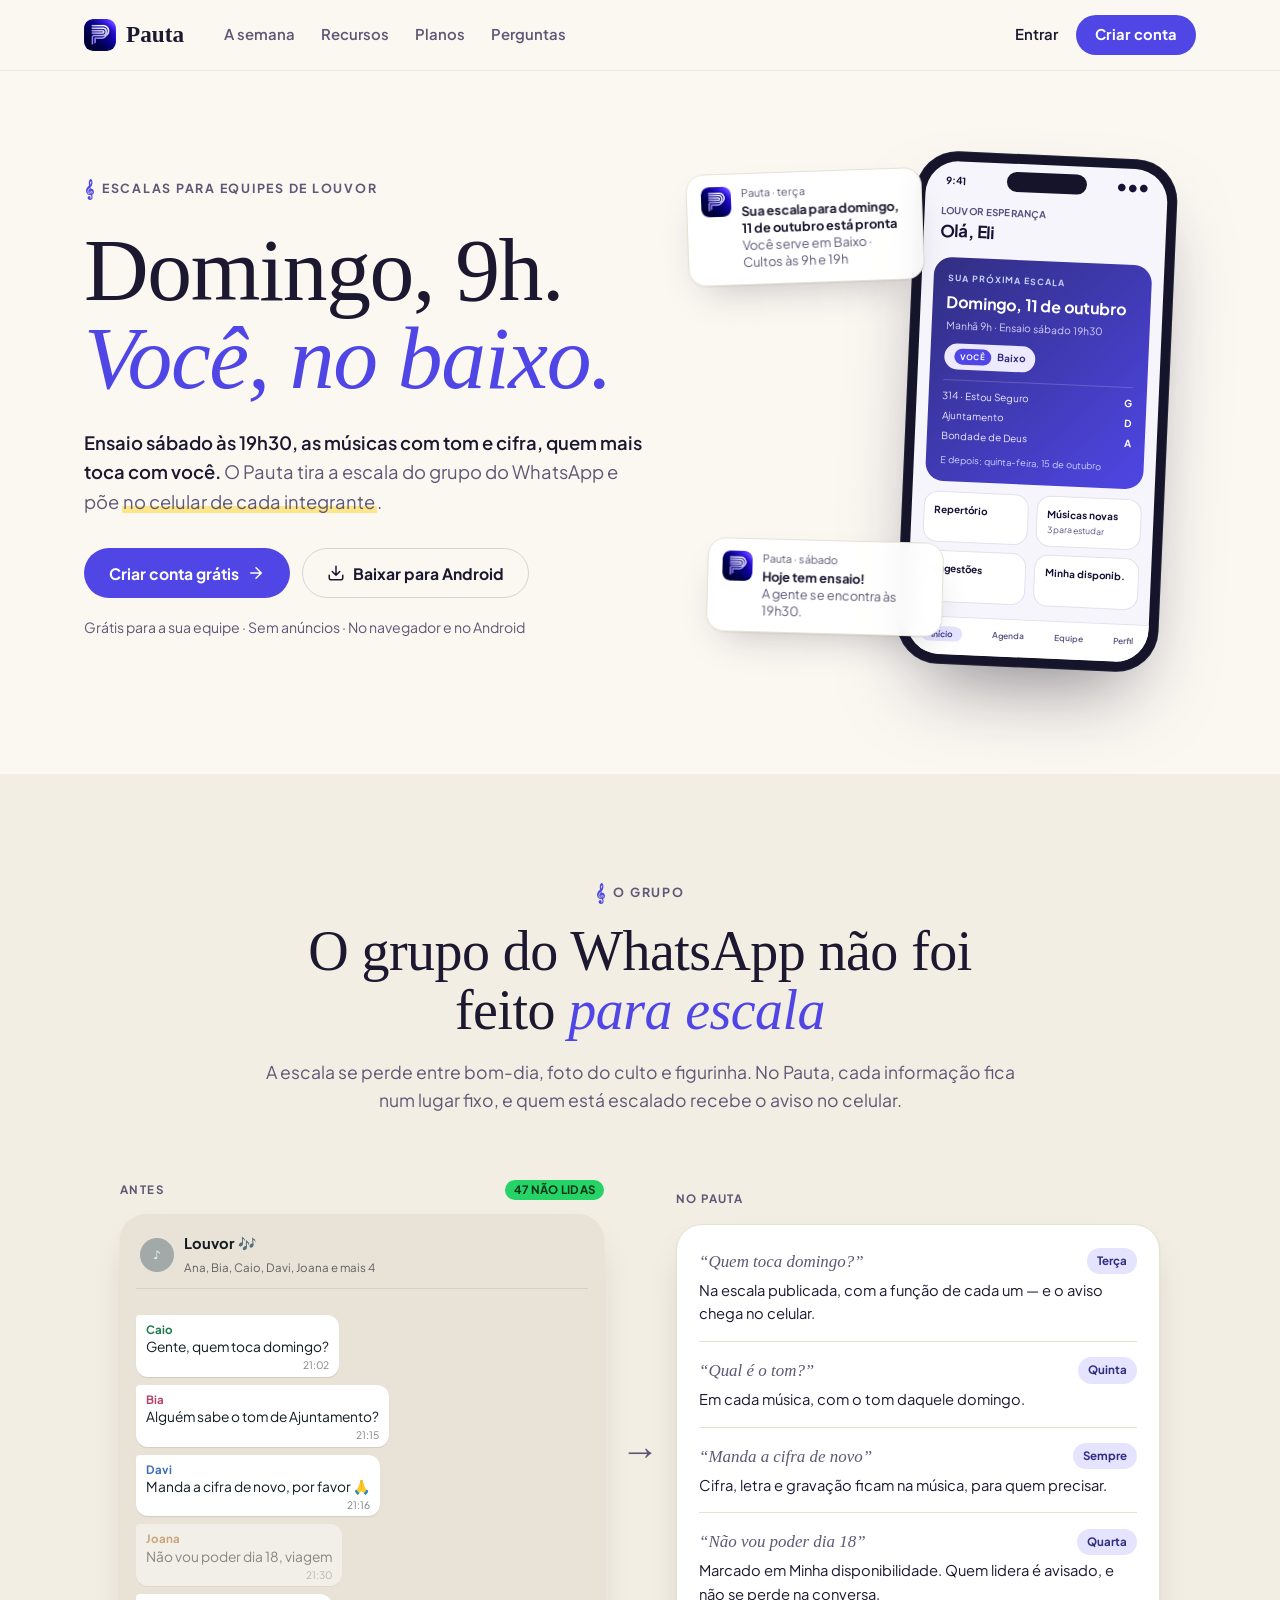
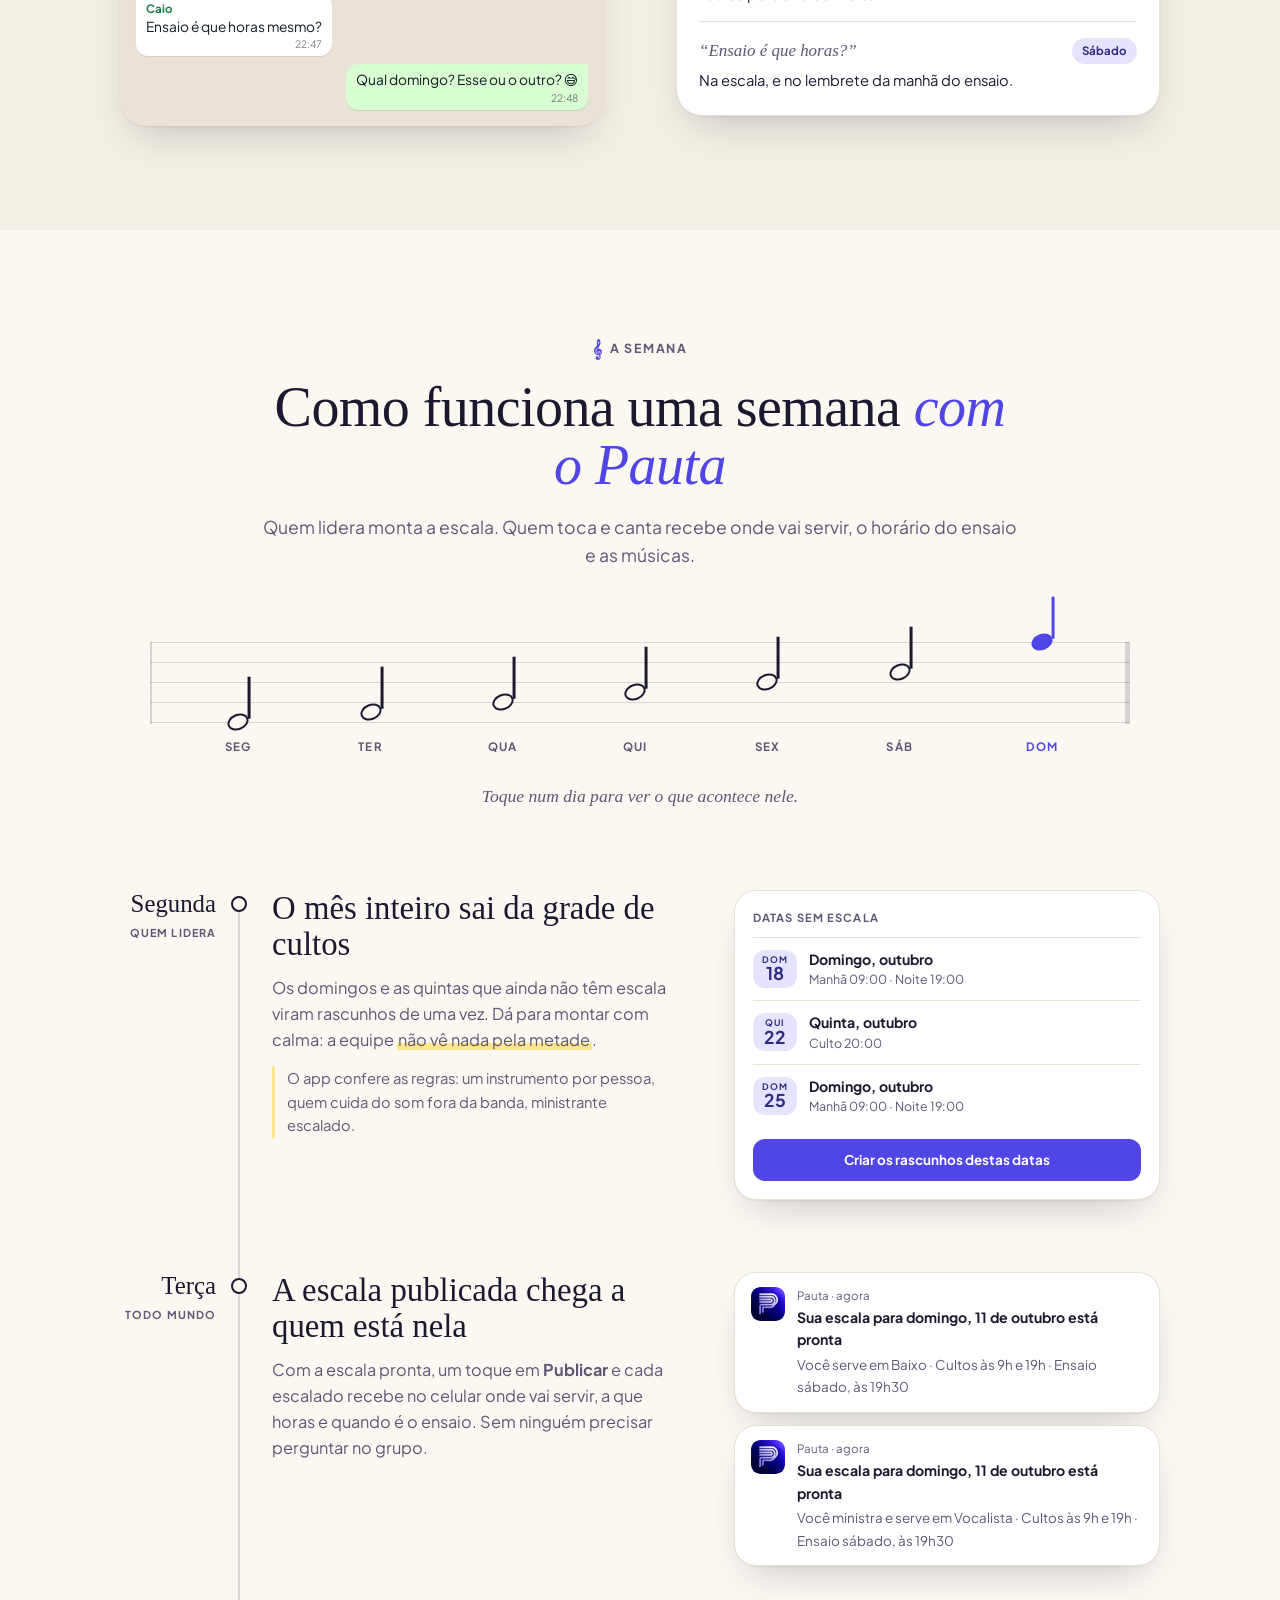
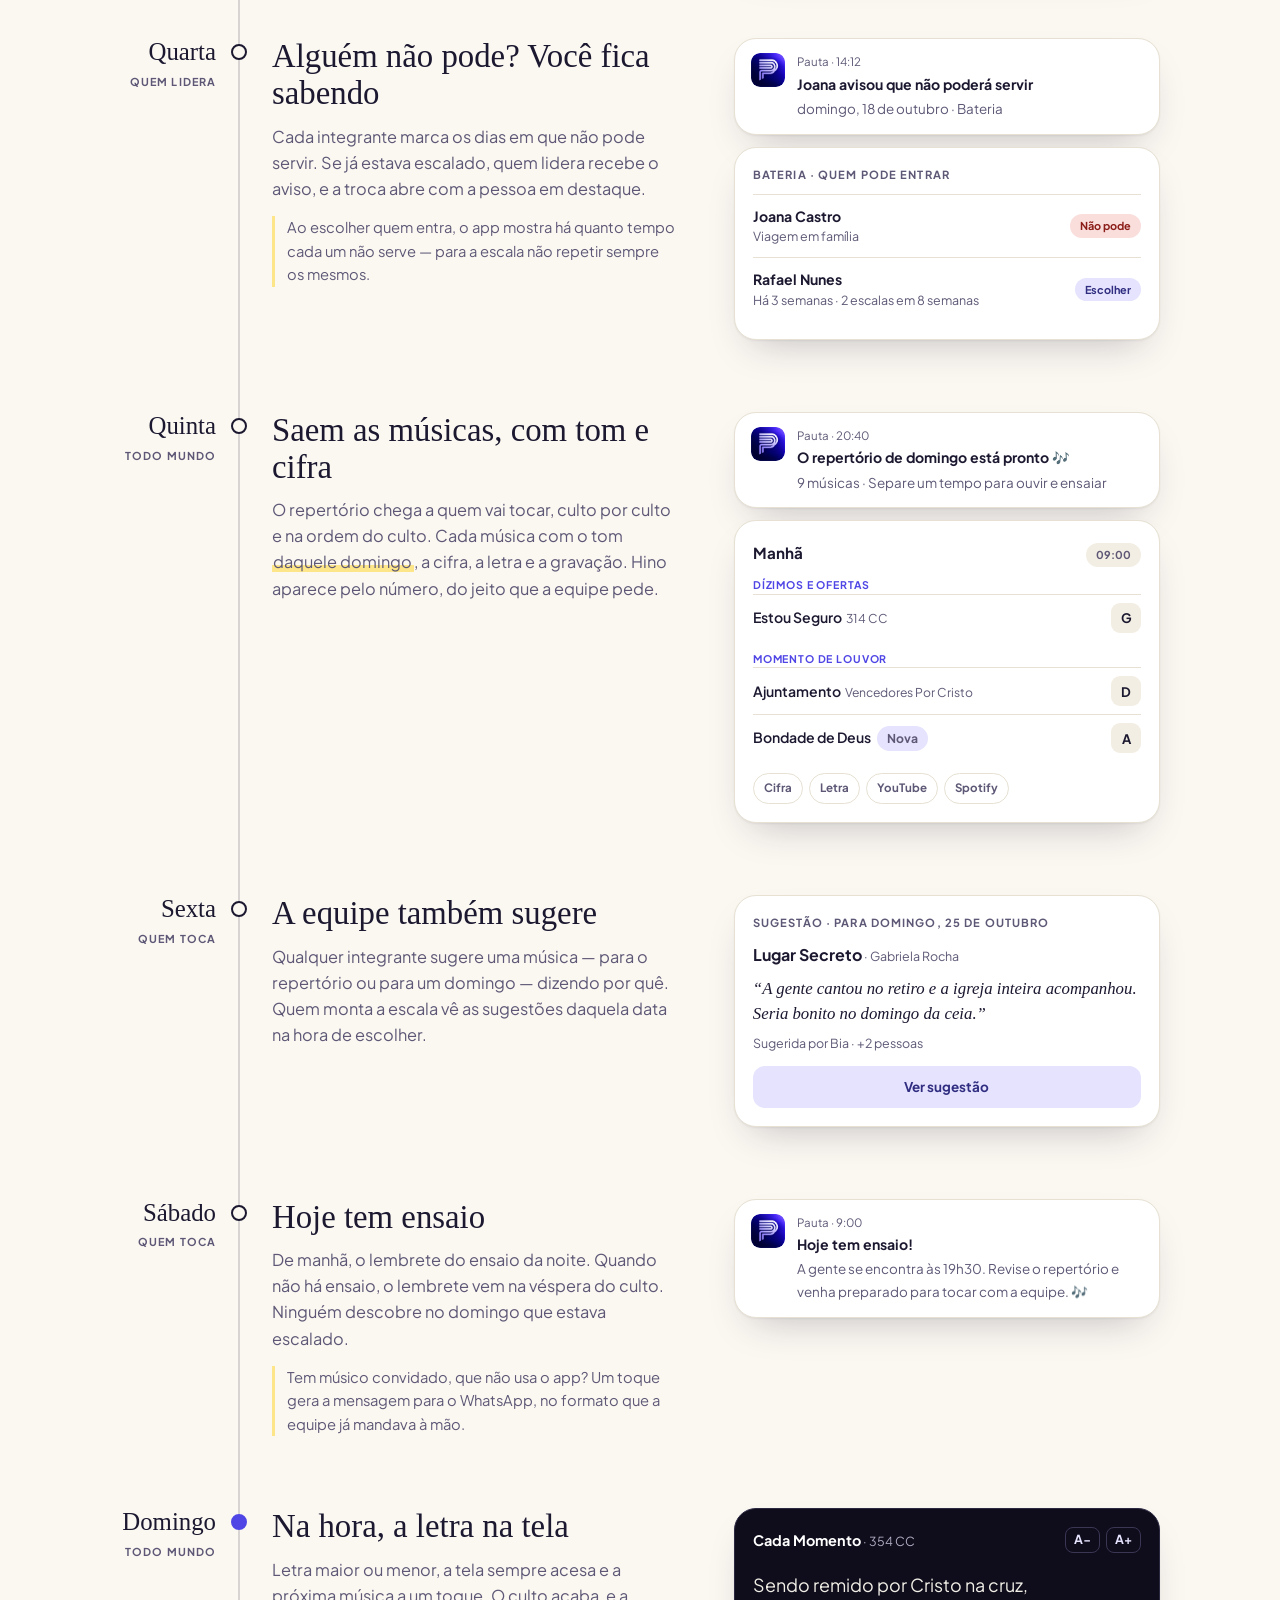
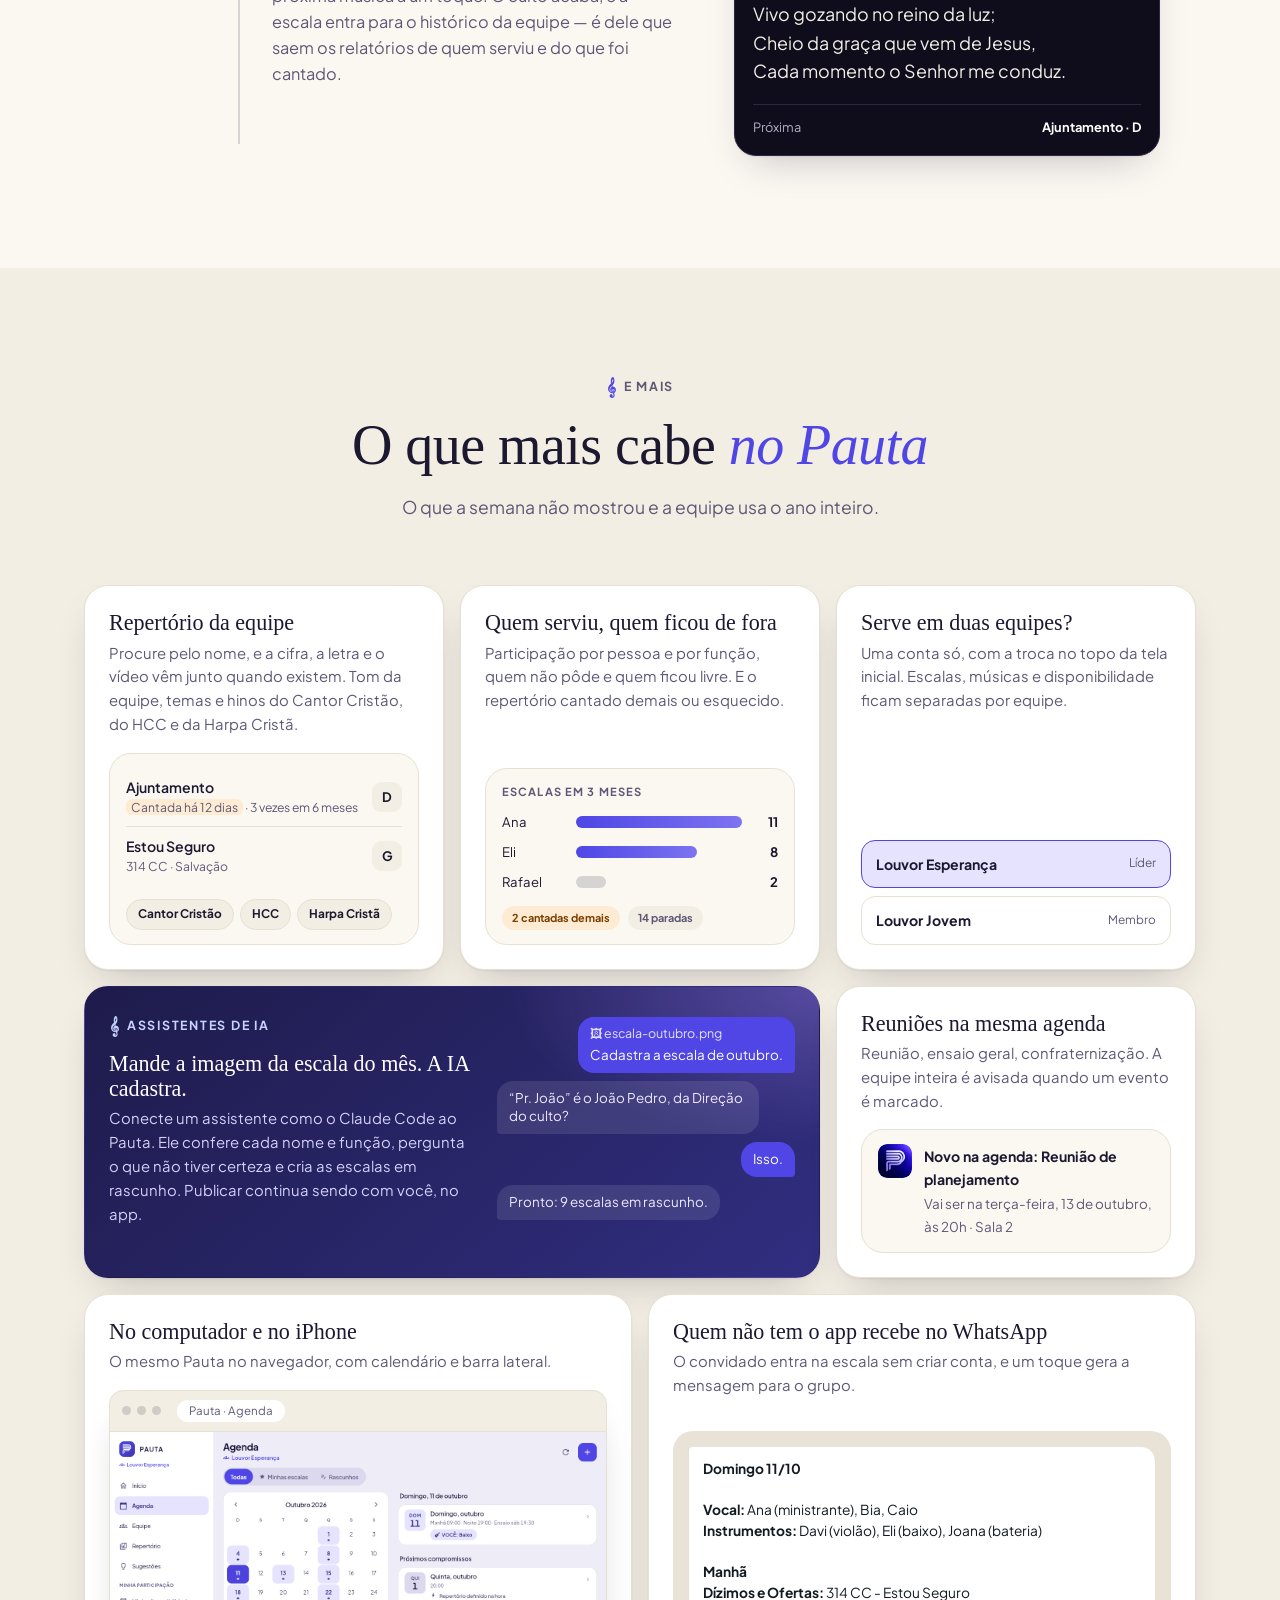
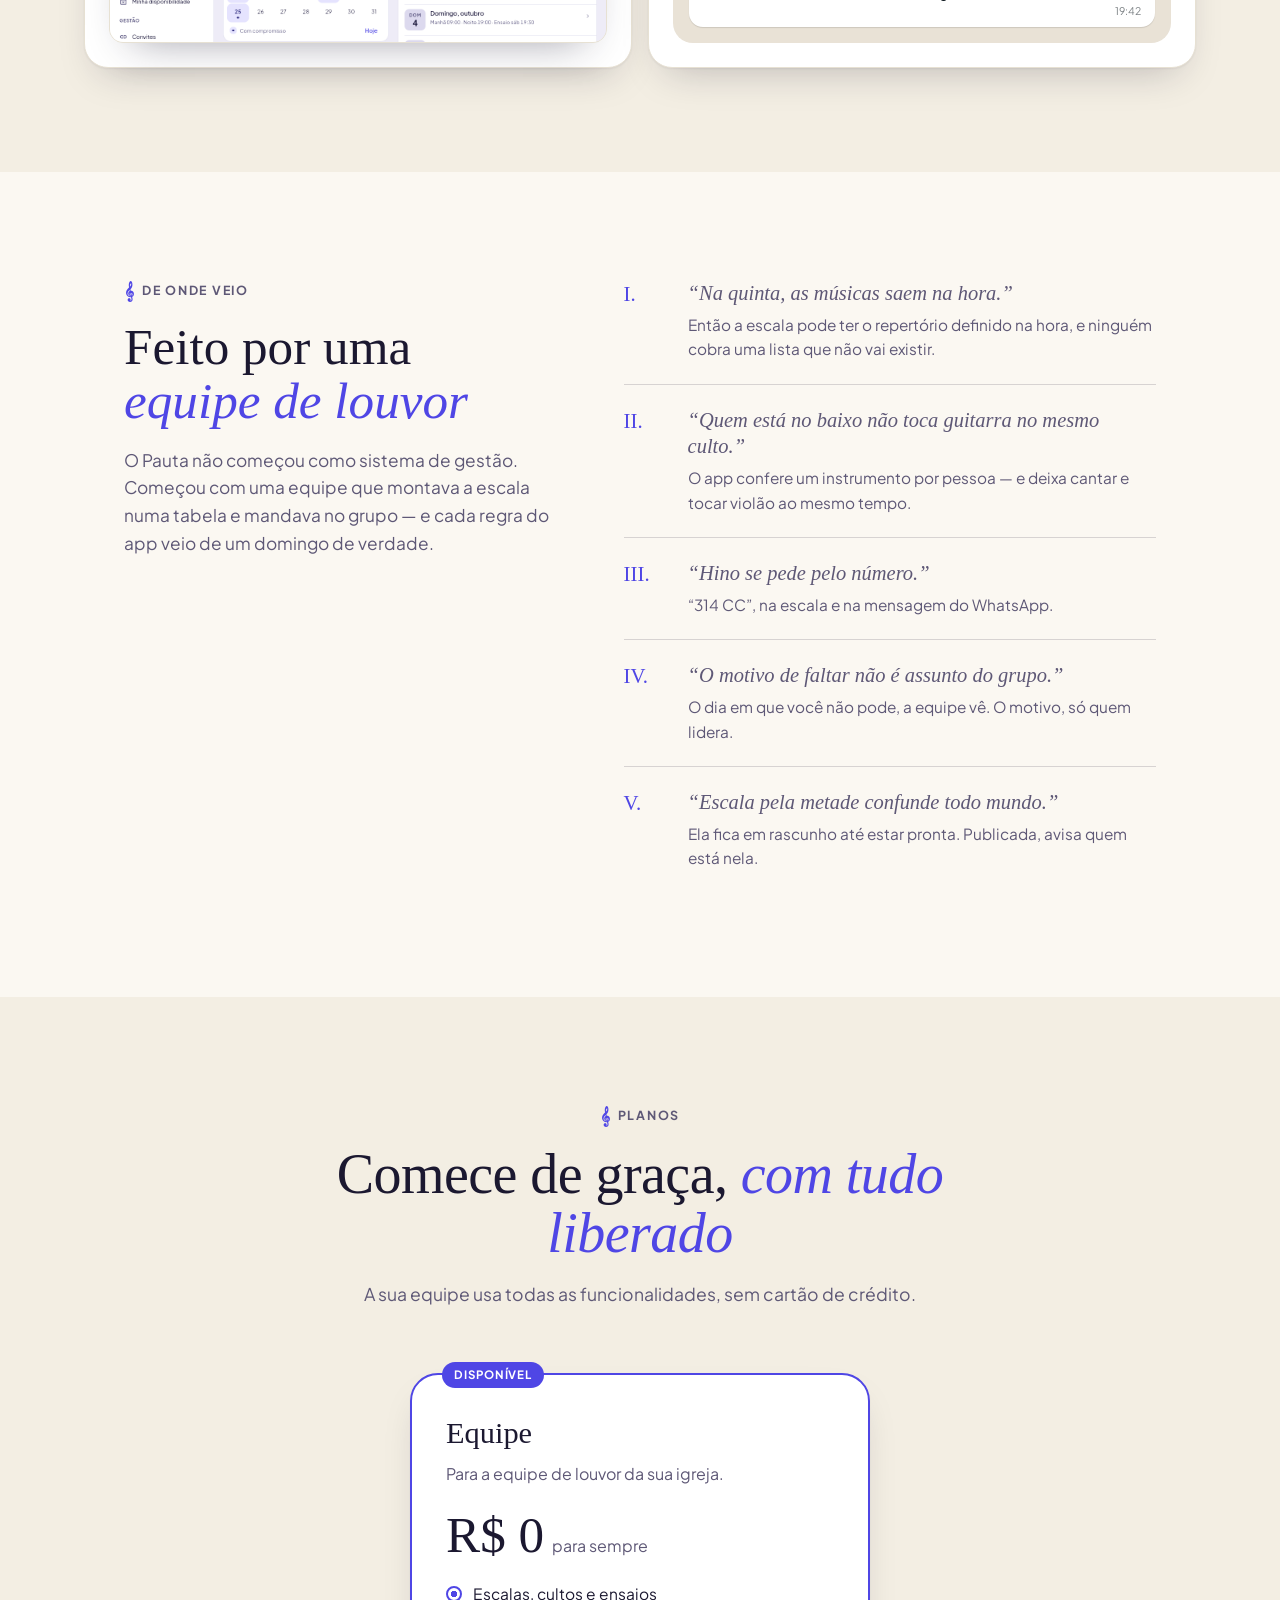
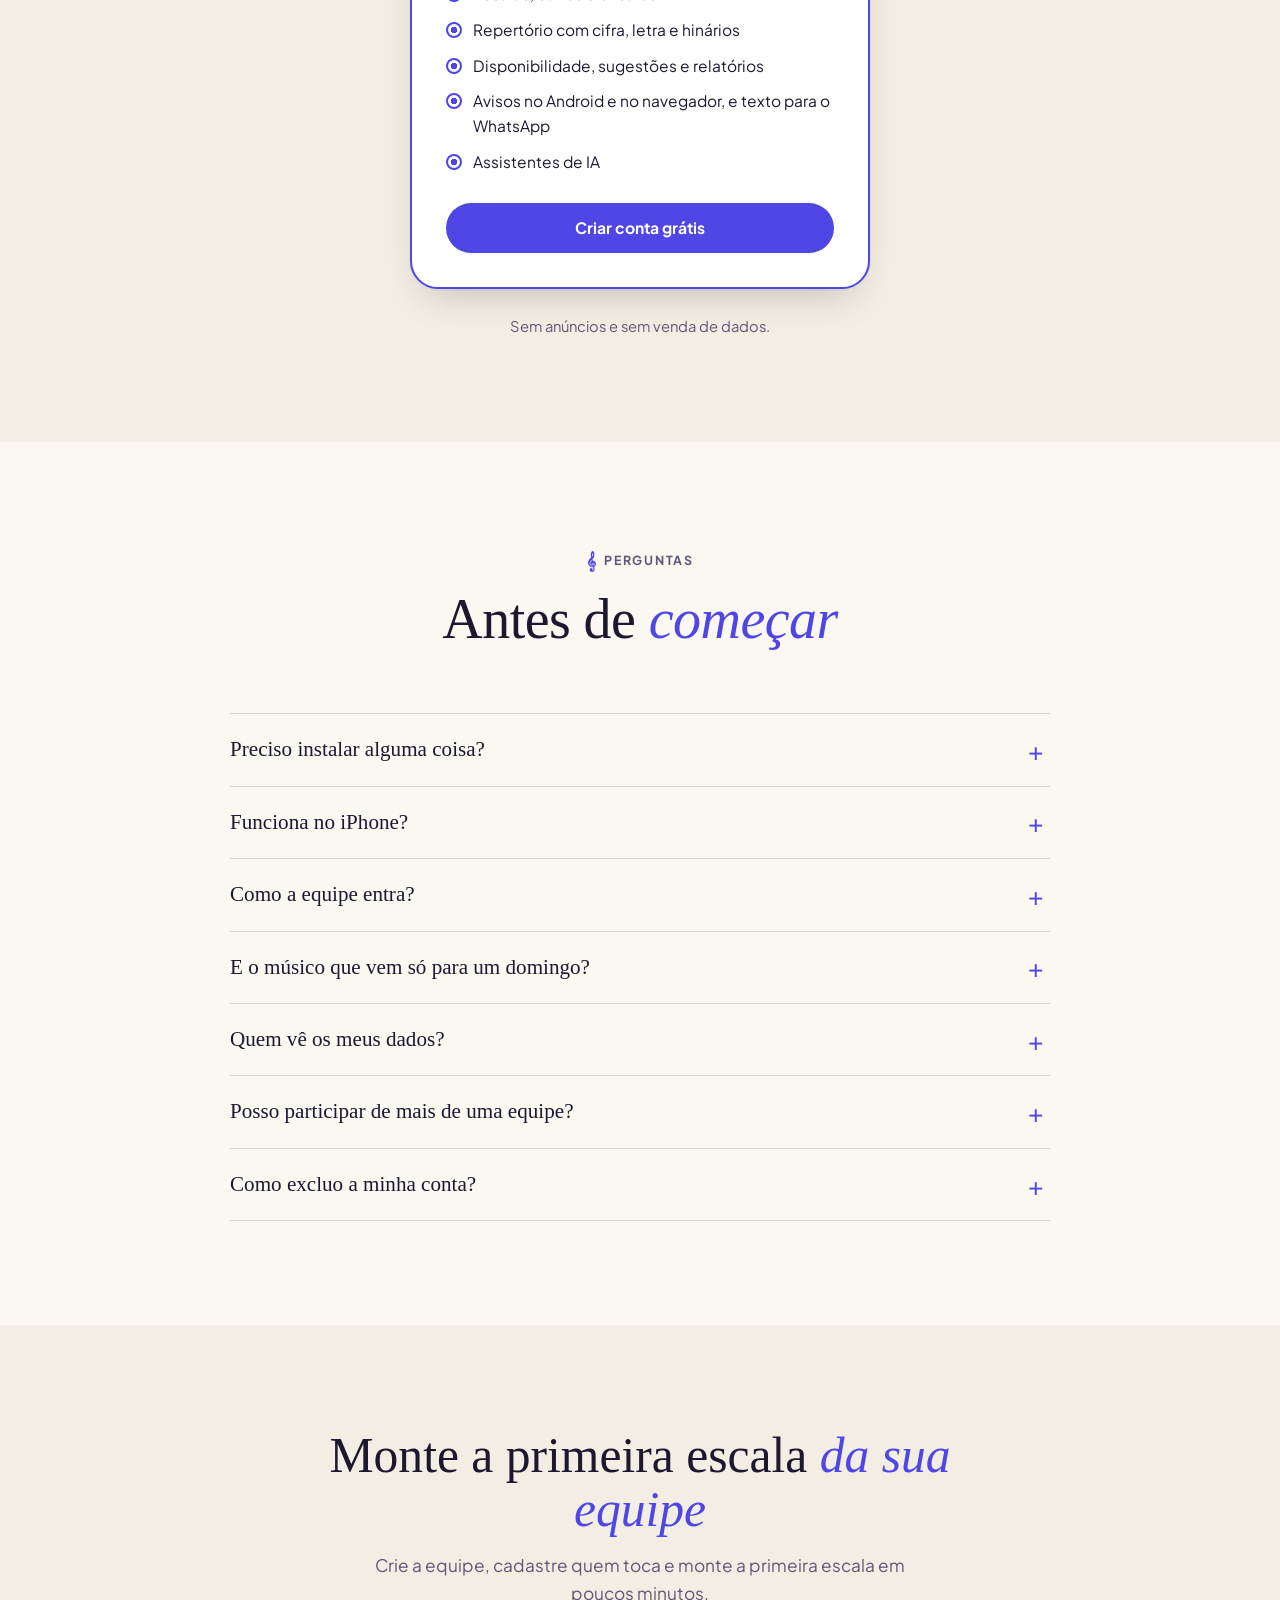
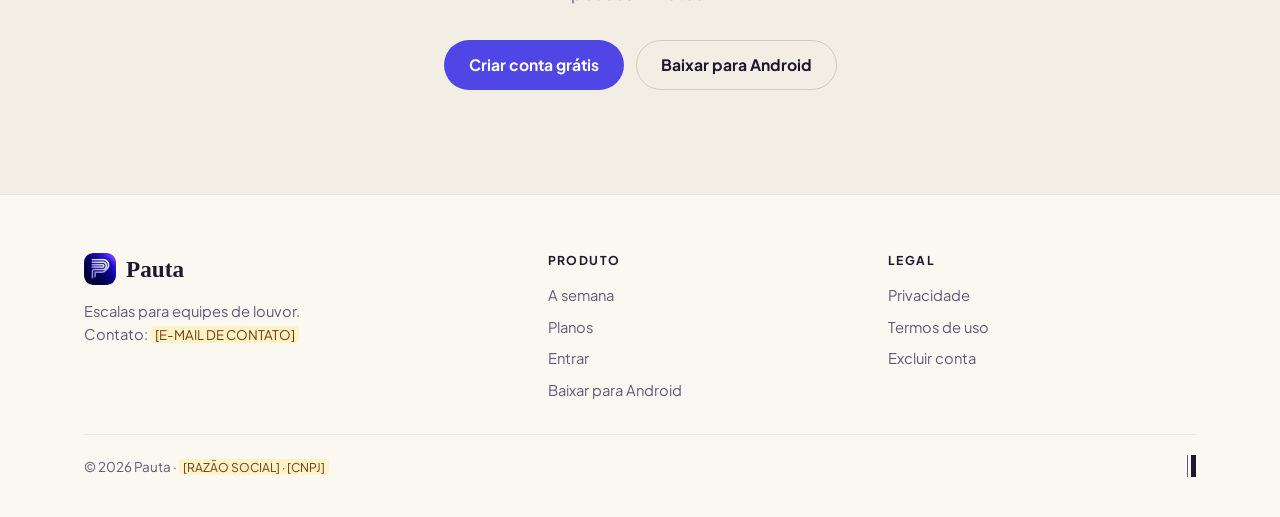
==== commit 1e1d4d1d: "Planos: esconde o plano "Igreja" enquanto não há diferenciais nem preço, e os avisos no navegador Co" ====
--- a/index.html
+++ b/index.html
@@ -16,13 +16,17 @@
   <meta property="og:site_name" content="Pauta">
   <meta property="og:title" content="Pauta — Escalas para equipes de louvor">
   <meta property="og:description" content="Domingo, 9h. Você, no baixo. A escala, o ensaio e as músicas com tom e cifra no celular de cada um.">
-  <meta property="og:image" content="assets/img/og.png">
+  <meta property="og:url" content="https://pauta-louvor.up.railway.app/">
+  <meta property="og:image" content="https://pauta-louvor.up.railway.app/assets/img/og.png">
+  <meta property="og:image:width" content="1200">
+  <meta property="og:image:height" content="630">
+  <link rel="canonical" href="https://pauta-louvor.up.railway.app/">
   <meta name="twitter:card" content="summary_large_image">
   <!--
-    Página estática, sem build e sem JavaScript. Os endereços do app apontam
-    para pautapp.up.railway.app enquanto o domínio próprio não existe; ao
-    trocar, procure por "pautapp.up.railway.app" neste arquivo e ponha o
-    og:image com endereço absoluto.
+    Página estática, sem build e sem JavaScript. Enquanto o domínio próprio
+    não existe, o site responde em pauta-louvor.up.railway.app e o app em
+    pautapp.up.railway.app; ao trocar, procure pelos dois endereços neste
+    arquivo, no robots.txt e no sitemap.xml.
 
     Regra herdada do AGENTS.md: o que esta página promete é o que o código
     faz. Os avisos reproduzem os textos reais do backend
@@ -479,12 +483,15 @@
               <li>Escalas, cultos e ensaios</li>
               <li>Repertório com cifra, letra e hinários</li>
               <li>Disponibilidade, sugestões e relatórios</li>
-              <li>Avisos no Android e texto para o WhatsApp</li>
+              <li>Avisos no Android e no navegador, e texto para o WhatsApp</li>
               <li>Assistentes de IA</li>
             </ul>
             <a class="btn btn-primary" href="https://pautapp.up.railway.app/#/cadastro">Criar conta grátis</a>
           </article>
-          <article class="plan">
+          <!-- O plano "Igreja" fica escondido até o dono decidir os
+               diferenciais e o preço: no ar, ele mostrava o marcador
+               [DIFERENCIAIS DO PLANO]. Para mostrar, tire o `hidden`. -->
+          <article class="plan" hidden>
             <h3>Igreja</h3>
             <p class="for">Para igrejas com várias equipes e ministérios.</p>
             <div class="price"><strong class="ask">Sob consulta</strong></div>
@@ -495,7 +502,7 @@
             <a class="btn btn-line" href="#contato">Fale com a gente</a>
           </article>
         </div>
-        <p class="plans-note">Sem anúncios e sem venda de dados, em qualquer plano.</p>
+        <p class="plans-note">Sem anúncios e sem venda de dados.</p>
       </div>
     </section>
 
--- a/assets/styles.css
+++ b/assets/styles.css
@@ -494,6 +494,10 @@
 .plan { background: var(--card); border: 1px solid var(--line); border-radius: 28px; padding: 34px; display: flex; flex-direction: column; box-shadow: var(--shadow); position: relative; }
 @media (max-width: 480px) { .plan { padding: 26px 20px; } }
 .plan.featured { border: 2px solid #4F46E5; }
+/* `.plan` tem display próprio, que venceria o [hidden] do navegador. Com um
+   plano só, ele fica no centro em vez de ocupar meia grade. */
+.plan[hidden] { display: none; }
+.plans:has(> .plan[hidden]) { grid-template-columns: minmax(0, 460px); justify-content: center; }
 .plan .ribbon { position: absolute; top: -13px; left: 30px; background: #4F46E5; color: #fff; font-size: .72rem; font-weight: 700; letter-spacing: .08em; text-transform: uppercase; padding: 4px 12px; border-radius: 999px; }
 .plan h3 { font-family: var(--serif); font-weight: 400; font-size: 1.9rem; }
 .plan .for { color: var(--ink-soft); margin-top: 4px; }
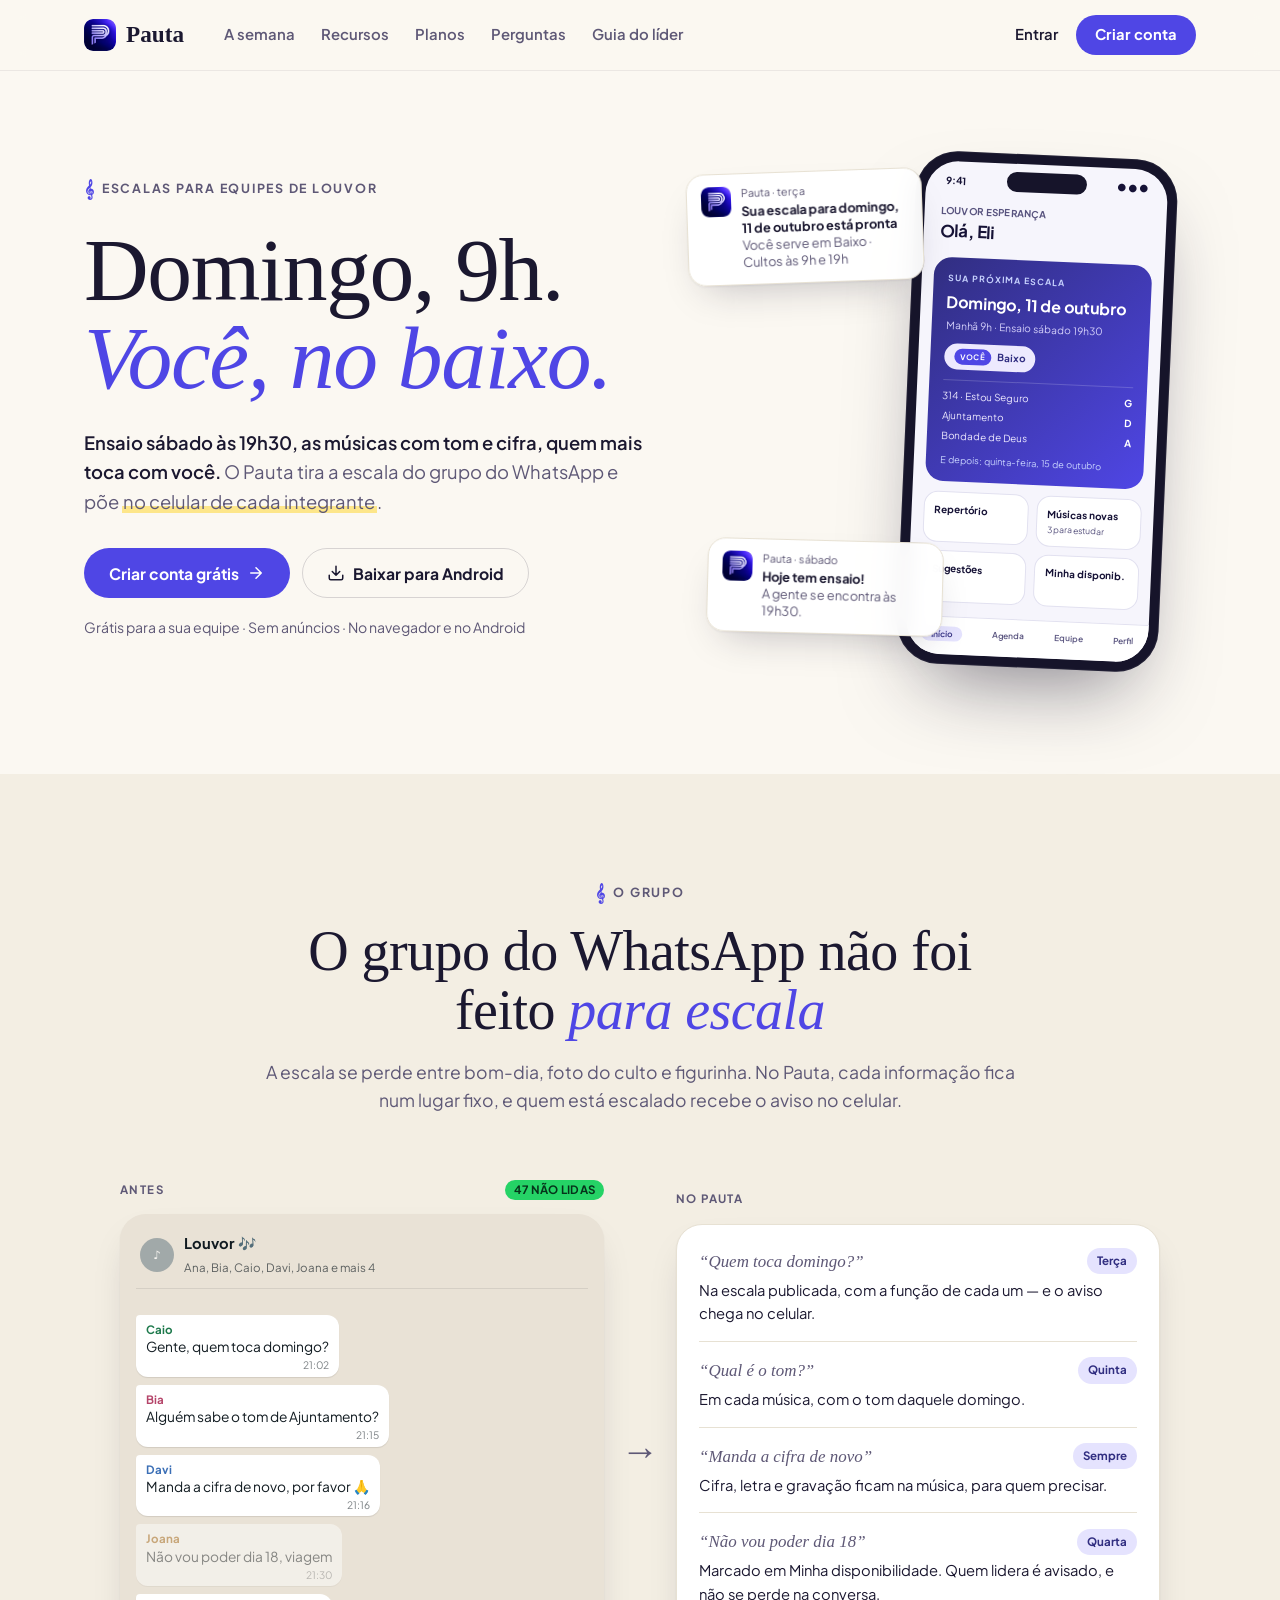
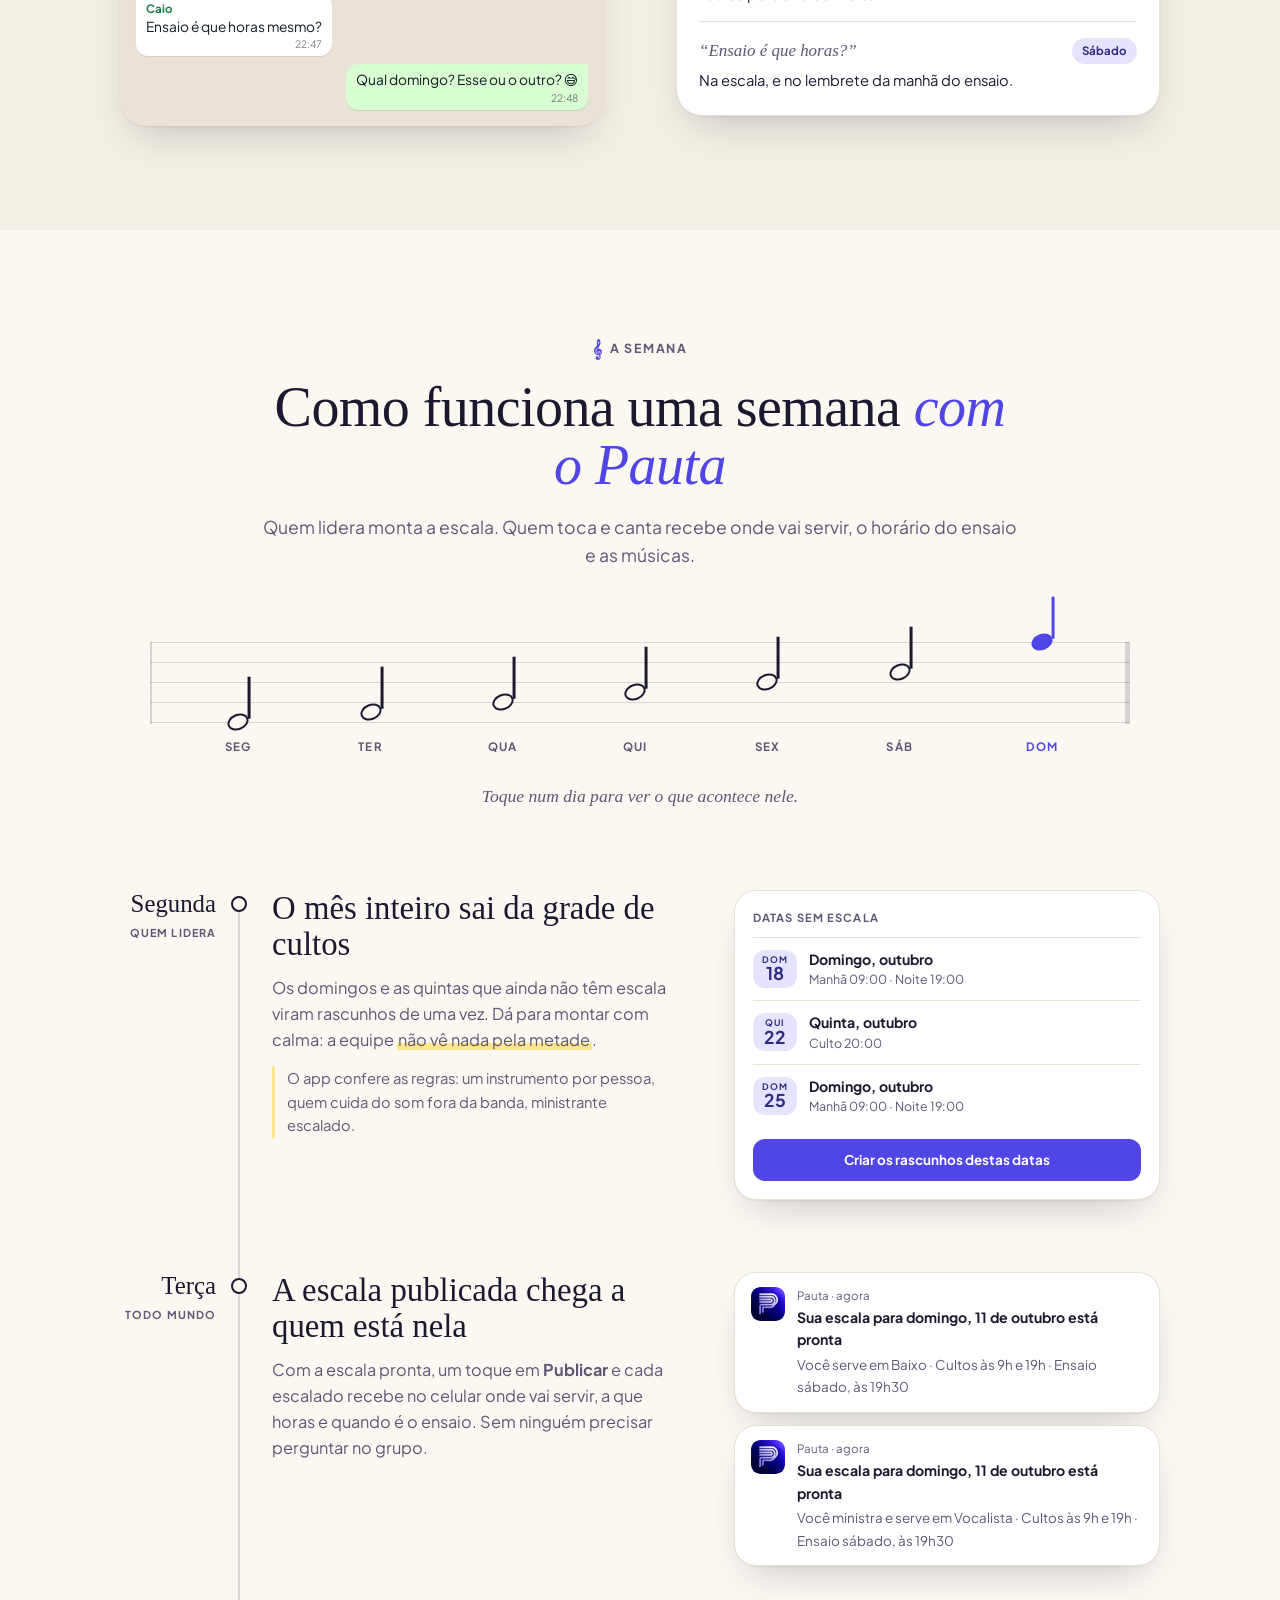
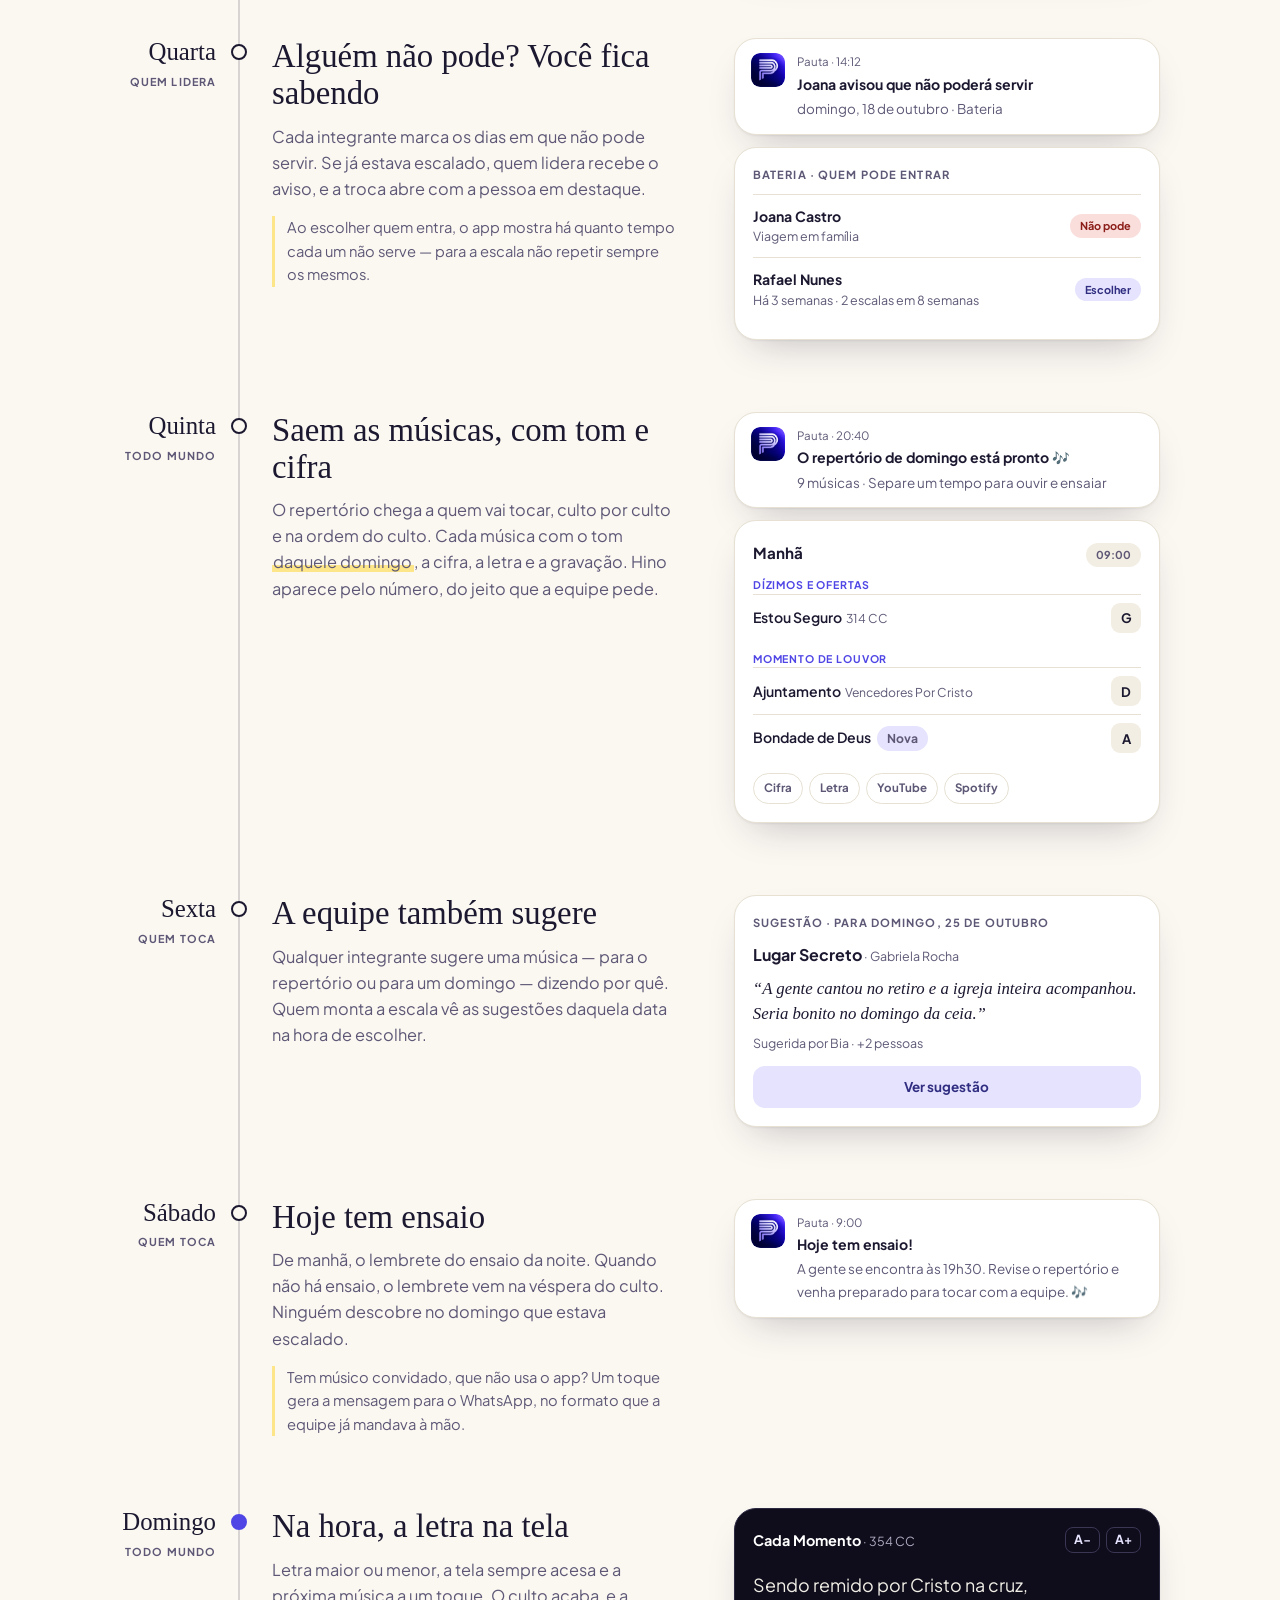
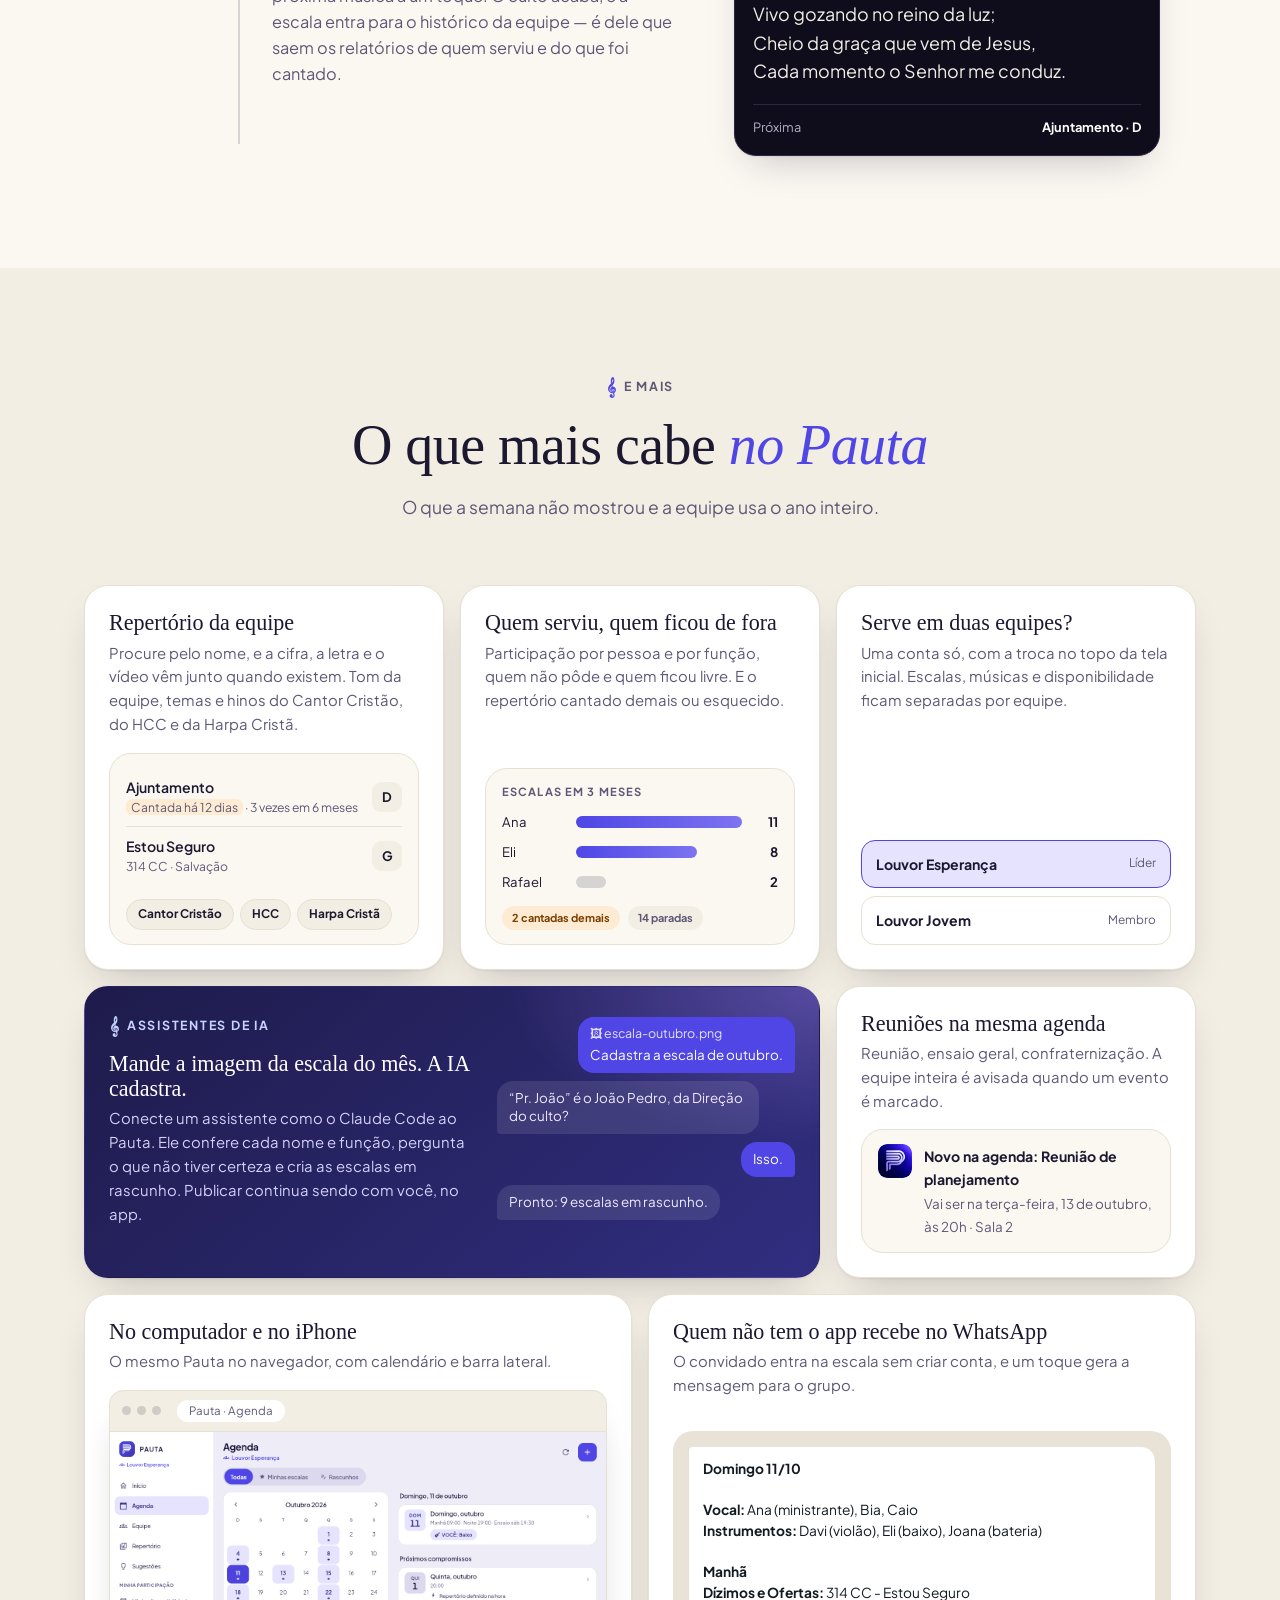
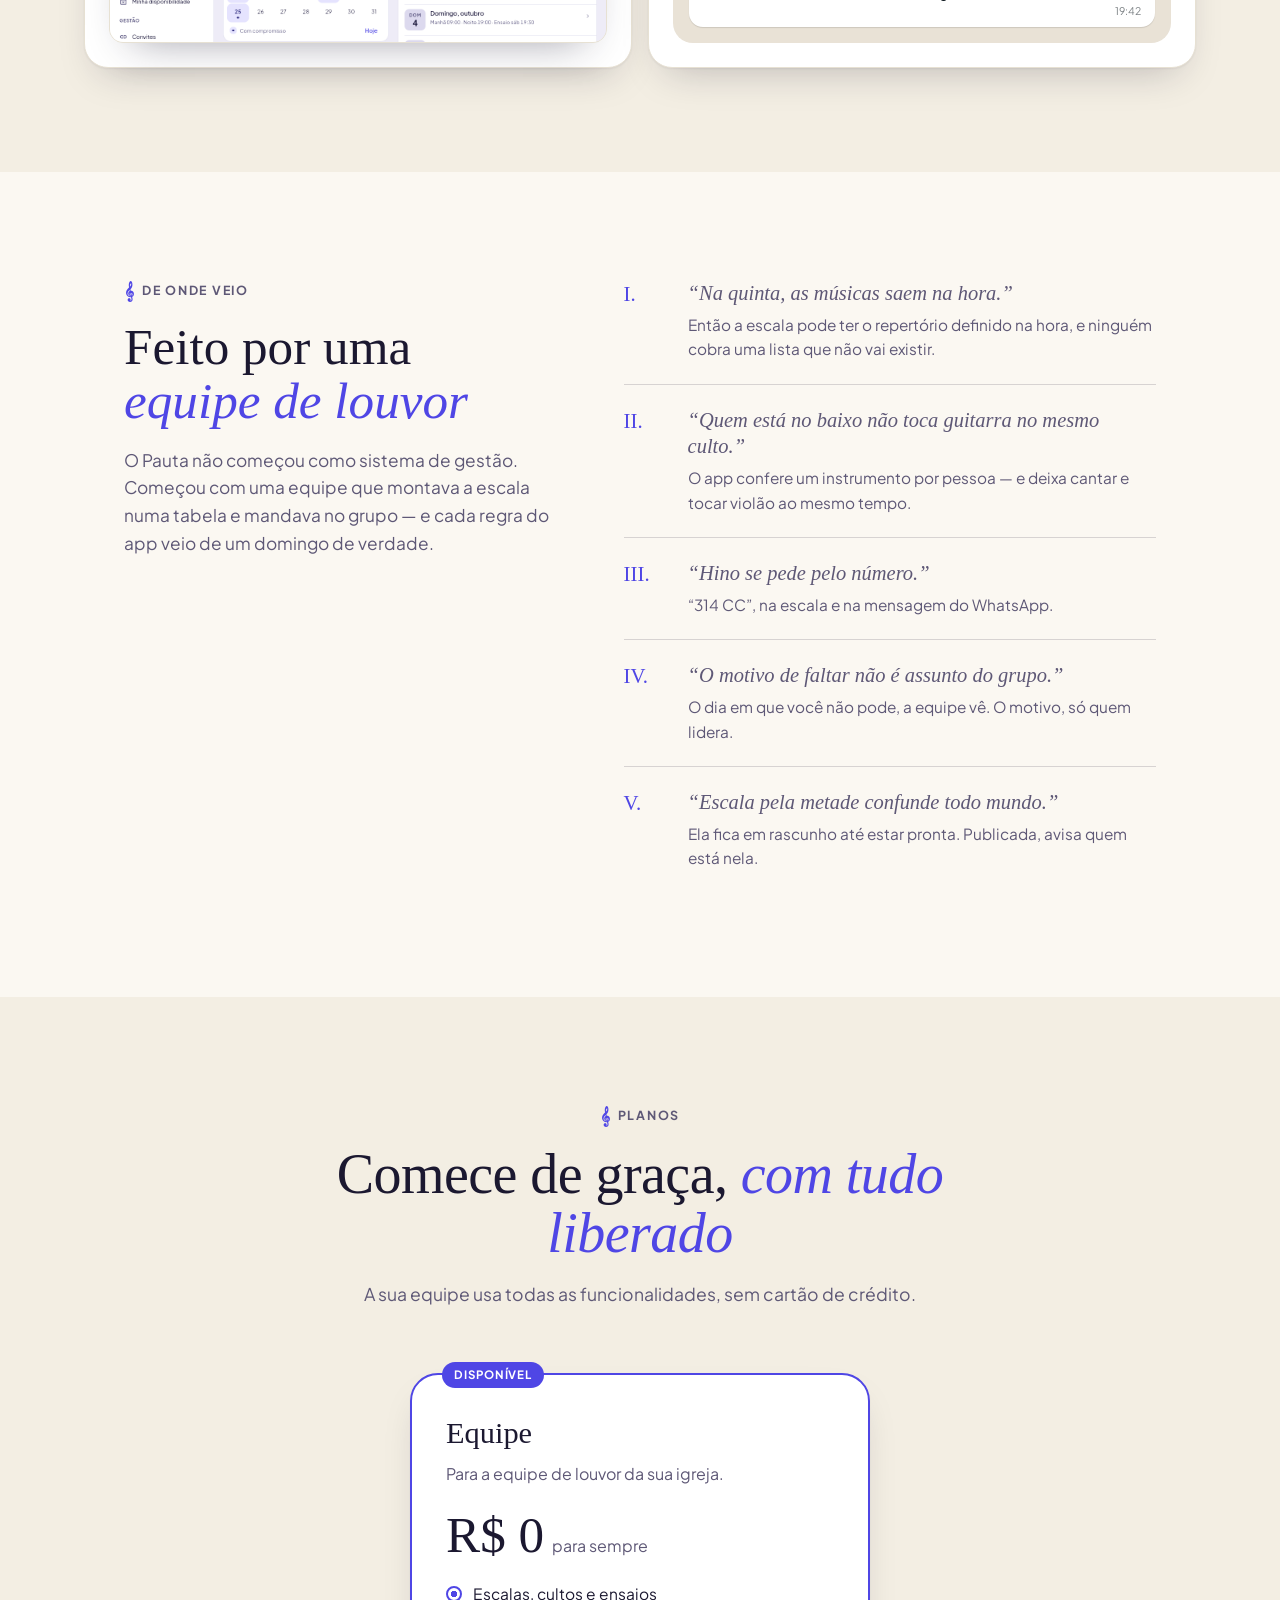
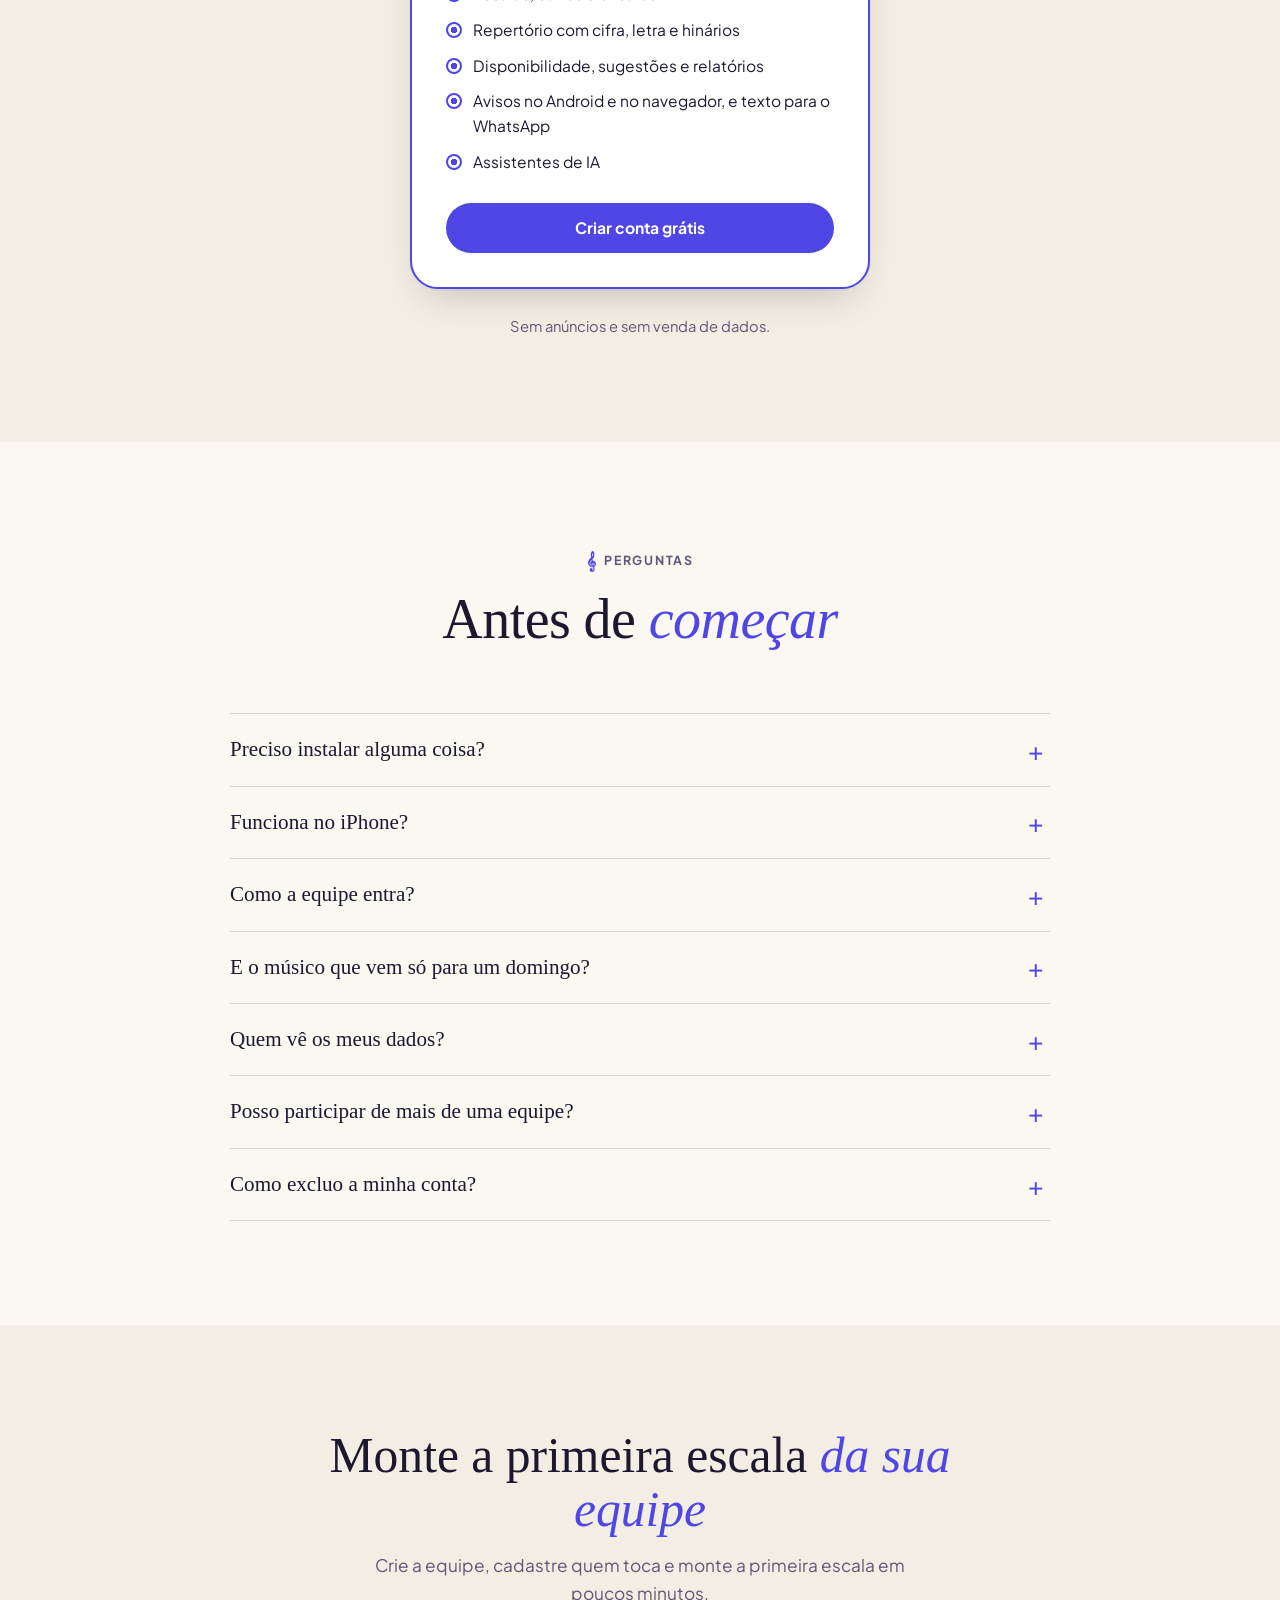
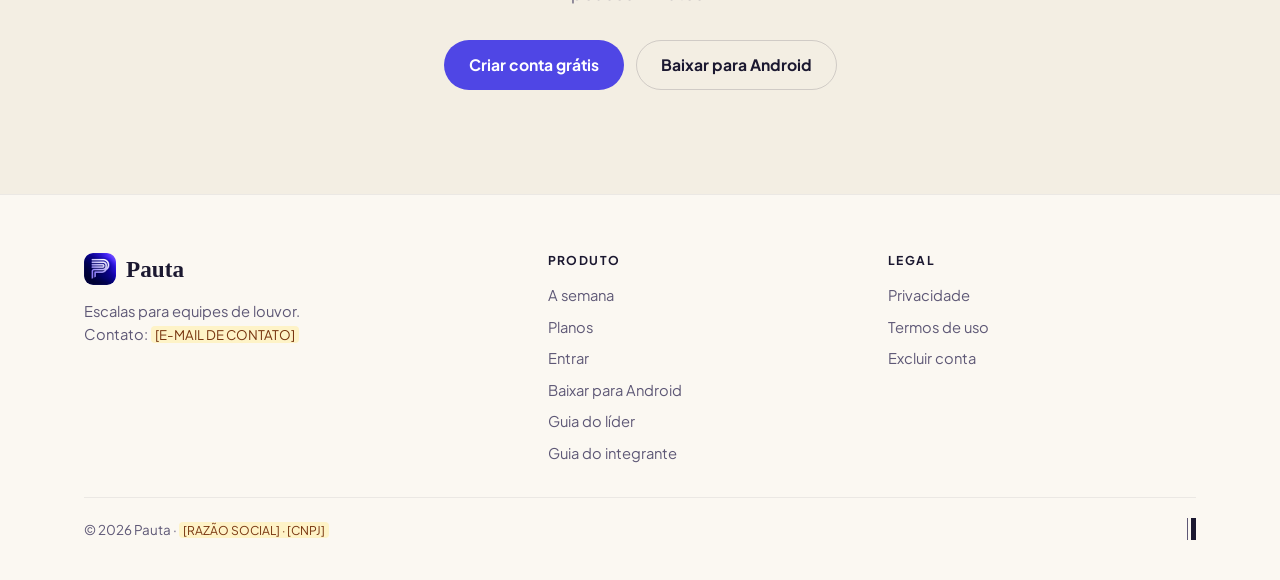
==== commit c41eb075: "Guias do líder e do integrante (guia/lider.html, guia/integrante.html): passo a passo com capturas r" ====
--- a/index.html
+++ b/index.html
@@ -47,6 +47,7 @@
         <a href="#recursos">Recursos</a>
         <a href="#planos">Planos</a>
         <a href="#perguntas">Perguntas</a>
+        <a href="guia/lider.html">Guia do líder</a>
       </nav>
       <div class="topbar-actions">
         <a class="login" href="https://pautapp.up.railway.app/#/login">Entrar</a>
@@ -573,6 +574,8 @@
             <li><a href="#planos">Planos</a></li>
             <li><a href="https://pautapp.up.railway.app/#/login">Entrar</a></li>
             <li><a href="https://github.com/simonscabello/pauta-app/releases/latest/download/louve.apk">Baixar para Android</a></li>
+            <li><a href="guia/lider.html">Guia do líder</a></li>
+            <li><a href="guia/integrante.html">Guia do integrante</a></li>
           </ul>
         </div>
         <div>
--- a/assets/styles.css
+++ b/assets/styles.css
@@ -538,3 +538,63 @@
 .fim { display: inline-flex; align-items: stretch; gap: 3px; height: 22px; vertical-align: middle; }
 .fim i { display: block; width: 1.5px; background: var(--ink-soft); }
 .fim i + i { width: 5px; background: var(--ink); }
+
+/* ================================================================
+   Guias (guia/lider.html e guia/integrante.html)
+   O passo a passo de cada tela, com a captura real ao lado do texto.
+   Descrevem o app de hoje: mudou um fluxo no app, muda o guia junto
+   (ver docs/produto/onboarding.md, "Mapa do conteúdo").
+   ================================================================ */
+
+.guia-topo { padding: 64px 0 40px; border-bottom: 1px solid var(--staff-soft); }
+.guia-topo .eyebrow { font-size: .76rem; font-weight: 700; letter-spacing: .14em; text-transform: uppercase; color: var(--ink-soft); }
+.guia-topo h1 { font-family: var(--serif); font-weight: 400; font-size: clamp(2.2rem, 5vw, 3.4rem); line-height: 1.08; margin: 10px 0 16px; }
+.guia-topo .lead { color: var(--ink-soft); font-size: 1.08rem; max-width: 720px; }
+.guia-topo .lead + .lead { margin-top: 10px; }
+
+.guia { display: grid; grid-template-columns: 240px minmax(0, 1fr); gap: 56px; padding-top: 48px; padding-bottom: 96px; }
+@media (max-width: 960px) { .guia { grid-template-columns: minmax(0, 1fr); gap: 24px; } }
+
+/* O índice: fixo ao lado no monitor, uma lista recolhível no celular. */
+.indice { position: sticky; top: 96px; align-self: start; font-size: .92rem; }
+.indice h2 { font-size: .76rem; font-weight: 700; letter-spacing: .12em; text-transform: uppercase; color: var(--ink-soft); margin-bottom: 12px; font-family: var(--sans); }
+.indice ol { list-style: none; padding: 0; margin: 0; display: grid; gap: 2px; counter-reset: idx; }
+.indice li { counter-increment: idx; }
+.indice a { display: flex; gap: 10px; padding: 6px 10px; border-radius: 10px; color: var(--ink-soft); text-decoration: none; }
+.indice a::before { content: counter(idx); font-variant-numeric: tabular-nums; color: var(--brand); font-weight: 700; min-width: 1.4em; }
+.indice a:hover { background: var(--staff-soft); color: var(--ink); }
+.indice details summary { display: none; }
+@media (max-width: 960px) {
+  .indice { position: static; background: var(--card); border: 1px solid var(--line); border-radius: 18px; padding: 6px 14px; }
+  .indice details summary { display: block; cursor: pointer; padding: 10px 0; font-weight: 700; color: var(--ink); }
+  .indice details:not([open]) ol, .indice details:not([open]) h2 { display: none; }
+  .indice h2 { display: none; }
+}
+
+.passo { display: grid; grid-template-columns: minmax(0, 1fr) 280px; gap: 40px; align-items: start; padding: 48px 0; border-top: 1px solid var(--staff-soft); scroll-margin-top: 84px; }
+.passo:first-child { border-top: 0; padding-top: 0; }
+.passo.so-texto { grid-template-columns: minmax(0, 1fr); }
+@media (max-width: 760px) { .passo { grid-template-columns: minmax(0, 1fr); gap: 24px; padding: 36px 0; } }
+.passo h2 { font-family: var(--serif); font-weight: 400; font-size: 1.9rem; line-height: 1.15; display: flex; gap: 14px; align-items: baseline; }
+.passo h2 .n { font-family: var(--sans); font-size: .95rem; font-weight: 700; color: #fff; background: #4F46E5; border-radius: 999px; min-width: 30px; height: 30px; display: inline-grid; place-items: center; flex: none; transform: translateY(-4px); }
+.passo .onde { margin-top: 8px; color: var(--ink-soft); font-size: .95rem; }
+.passo .onde b { color: var(--ink); }
+.passo p { margin-top: 14px; }
+.passo ol, .passo ul { margin: 14px 0 0; padding-left: 22px; display: grid; gap: 8px; }
+.passo li::marker { color: var(--brand); font-weight: 700; }
+.passo .dica { margin-top: 18px; background: var(--paper-2); border-left: 3px solid var(--mark); padding: 12px 16px; border-radius: 0 12px 12px 0; font-size: .95rem; }
+.passo .dica > b:first-child { display: block; margin-bottom: 2px; }
+.passo kbd { font-family: var(--sans); font-weight: 700; font-size: .9em; background: var(--brand-soft); color: var(--brand-ink); padding: 1px 8px; border-radius: 999px; white-space: nowrap; }
+
+/* As capturas num celular desenhado em CSS. */
+.telas { display: grid; gap: 20px; justify-items: center; }
+.celular { margin: 0; width: 100%; max-width: 260px; }
+.celular .moldura { border-radius: 30px; padding: 8px; background: #1B1830; border: 1px solid var(--staff); box-shadow: var(--shadow); }
+.celular img { border-radius: 23px; width: 100%; height: auto; }
+.celular figcaption { margin-top: 10px; text-align: center; font-size: .82rem; color: var(--ink-soft); }
+@media (max-width: 760px) { .telas { grid-template-columns: repeat(auto-fit, minmax(200px, 1fr)); } }
+
+.guia-fim { margin-top: 24px; background: var(--card); border: 1px solid var(--line); border-radius: 24px; padding: 28px; box-shadow: var(--shadow); }
+.guia-fim h2 { font-family: var(--serif); font-weight: 400; font-size: 1.6rem; }
+.guia-fim p { margin-top: 10px; color: var(--ink-soft); }
+.guia-fim .ctas { margin-top: 18px; display: flex; gap: 10px; flex-wrap: wrap; }
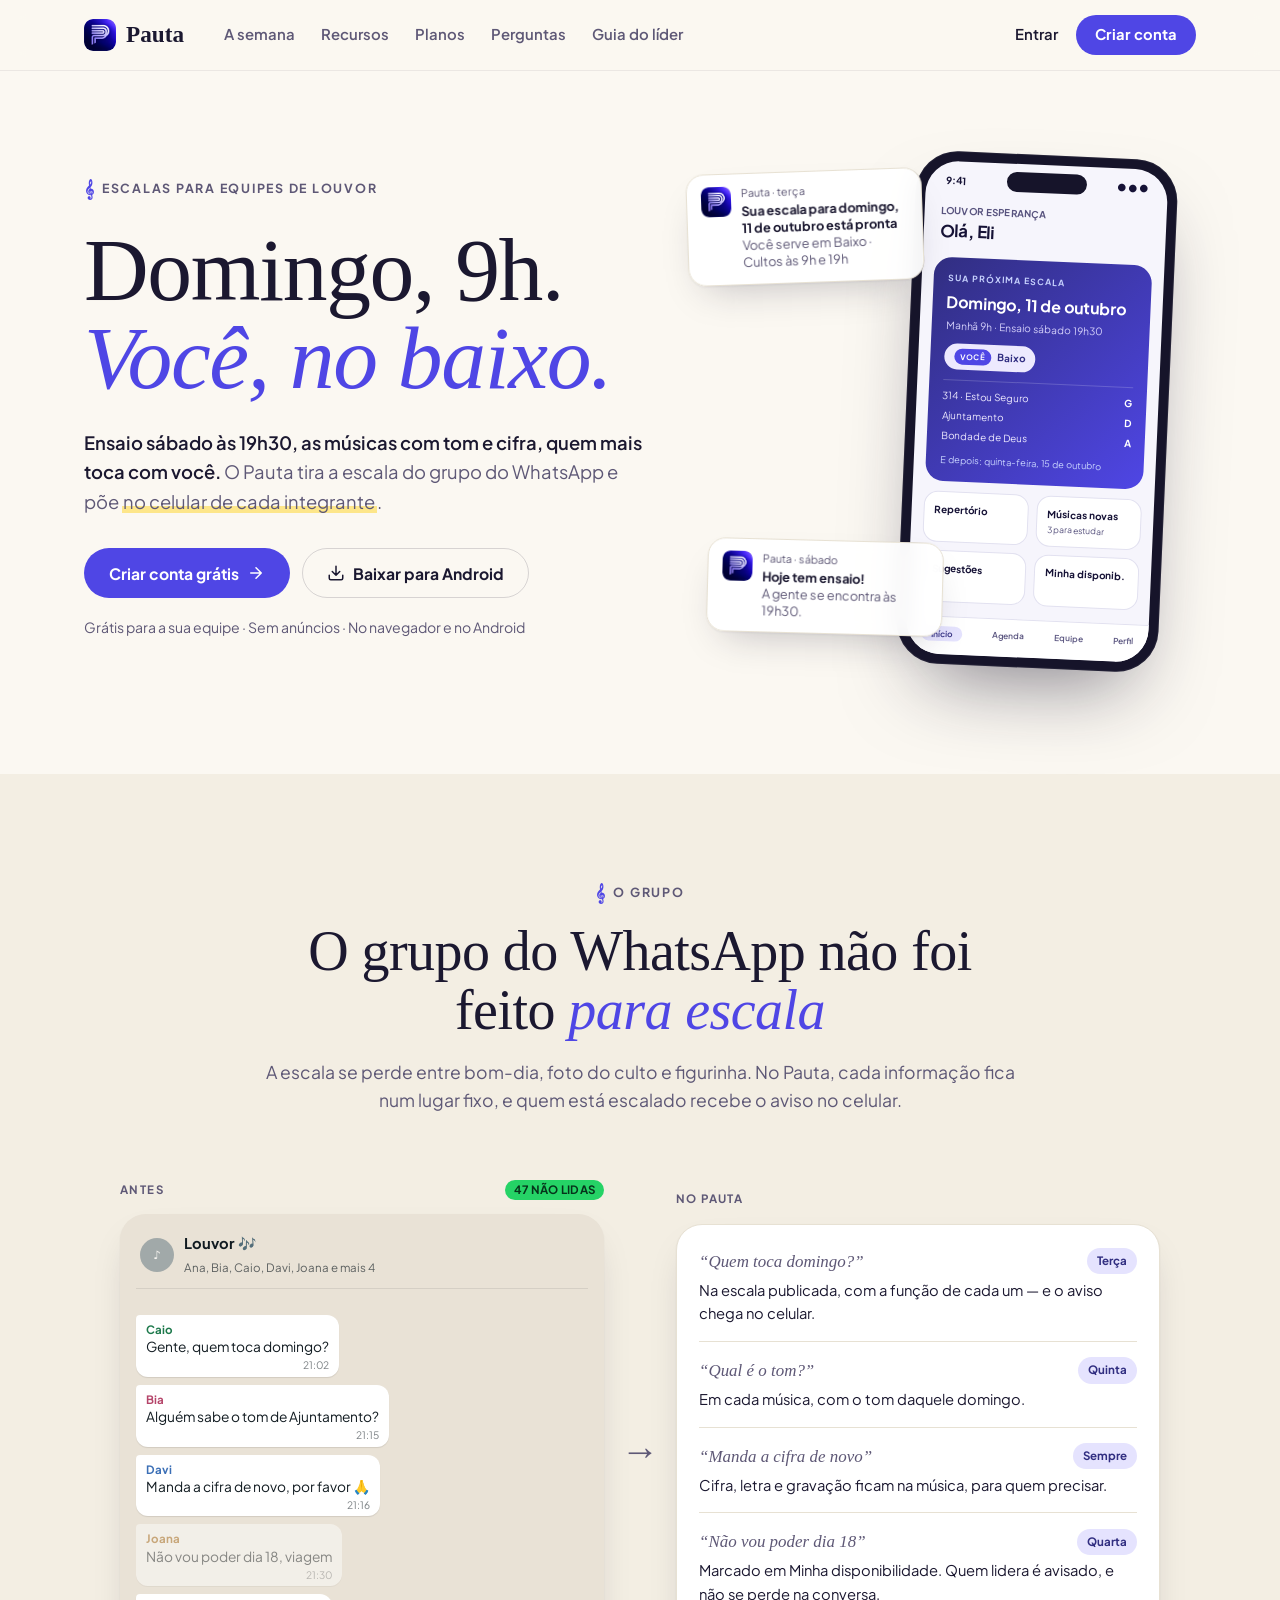
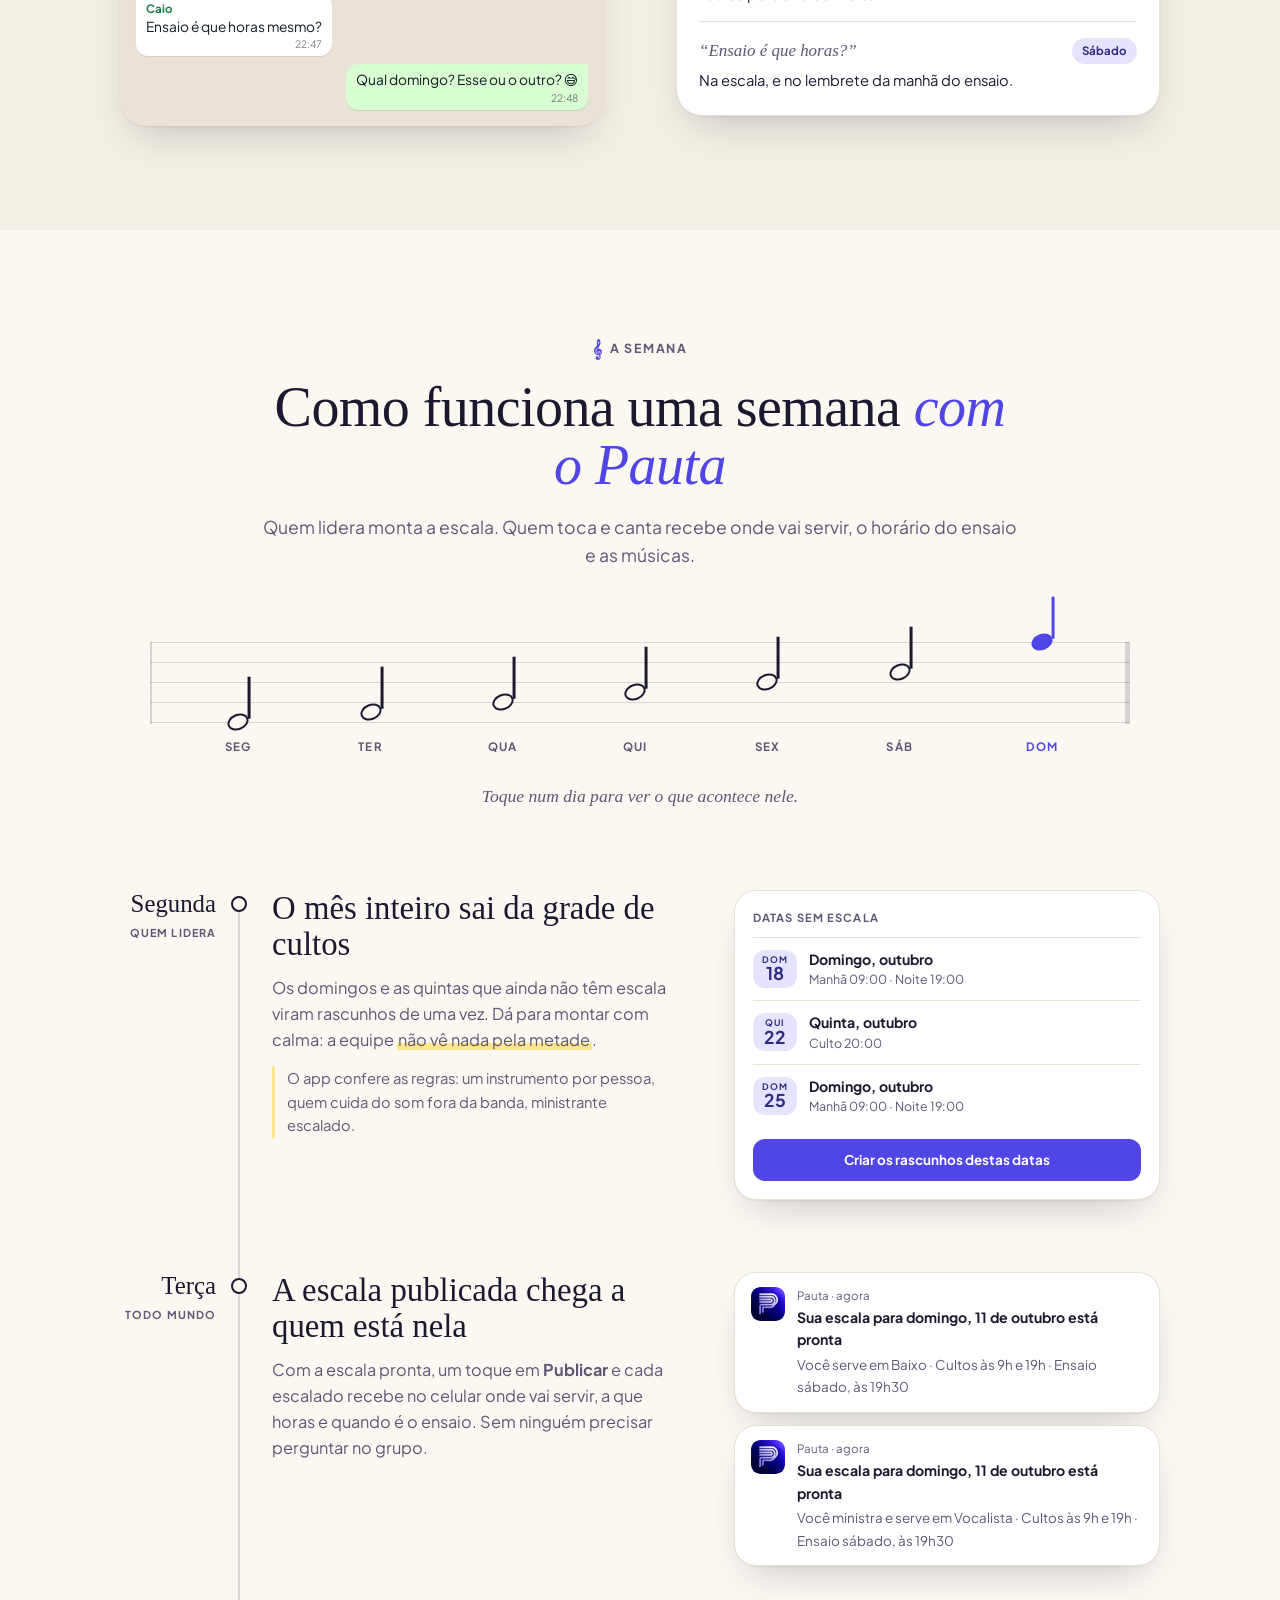
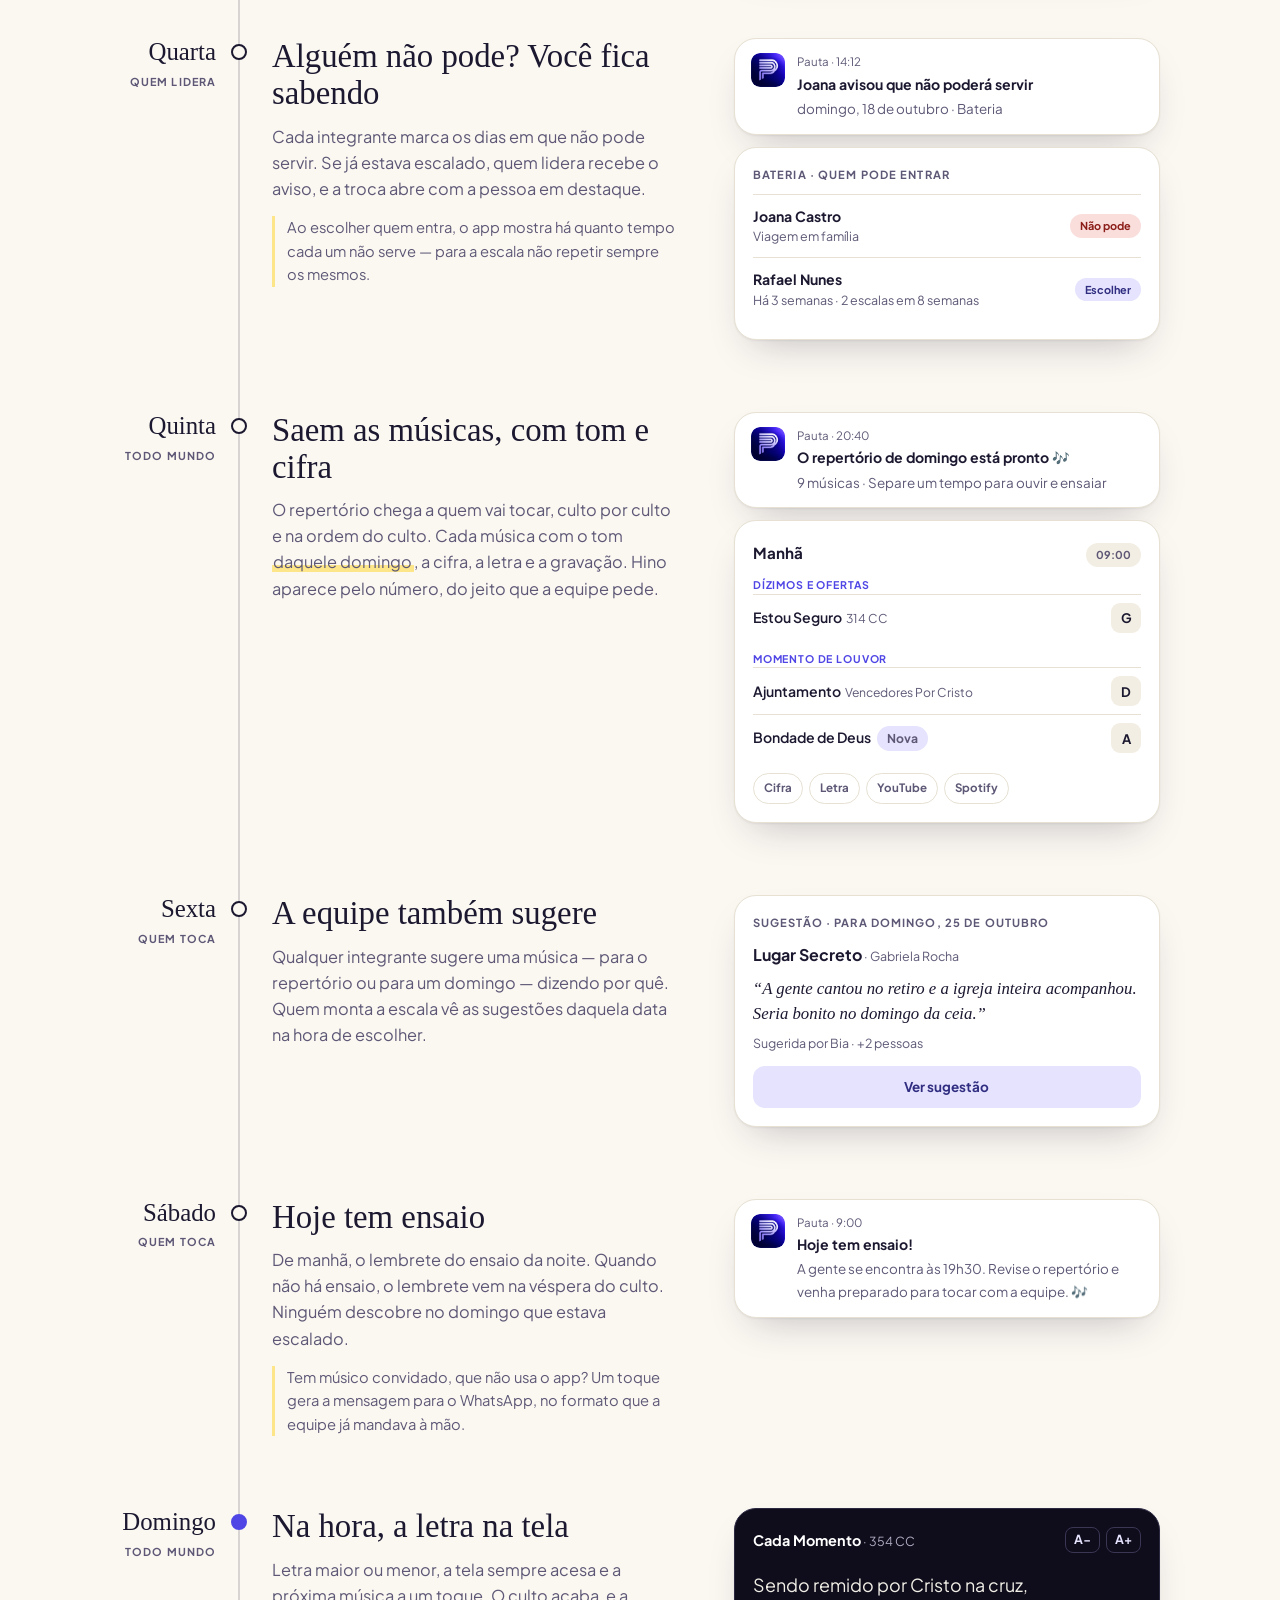
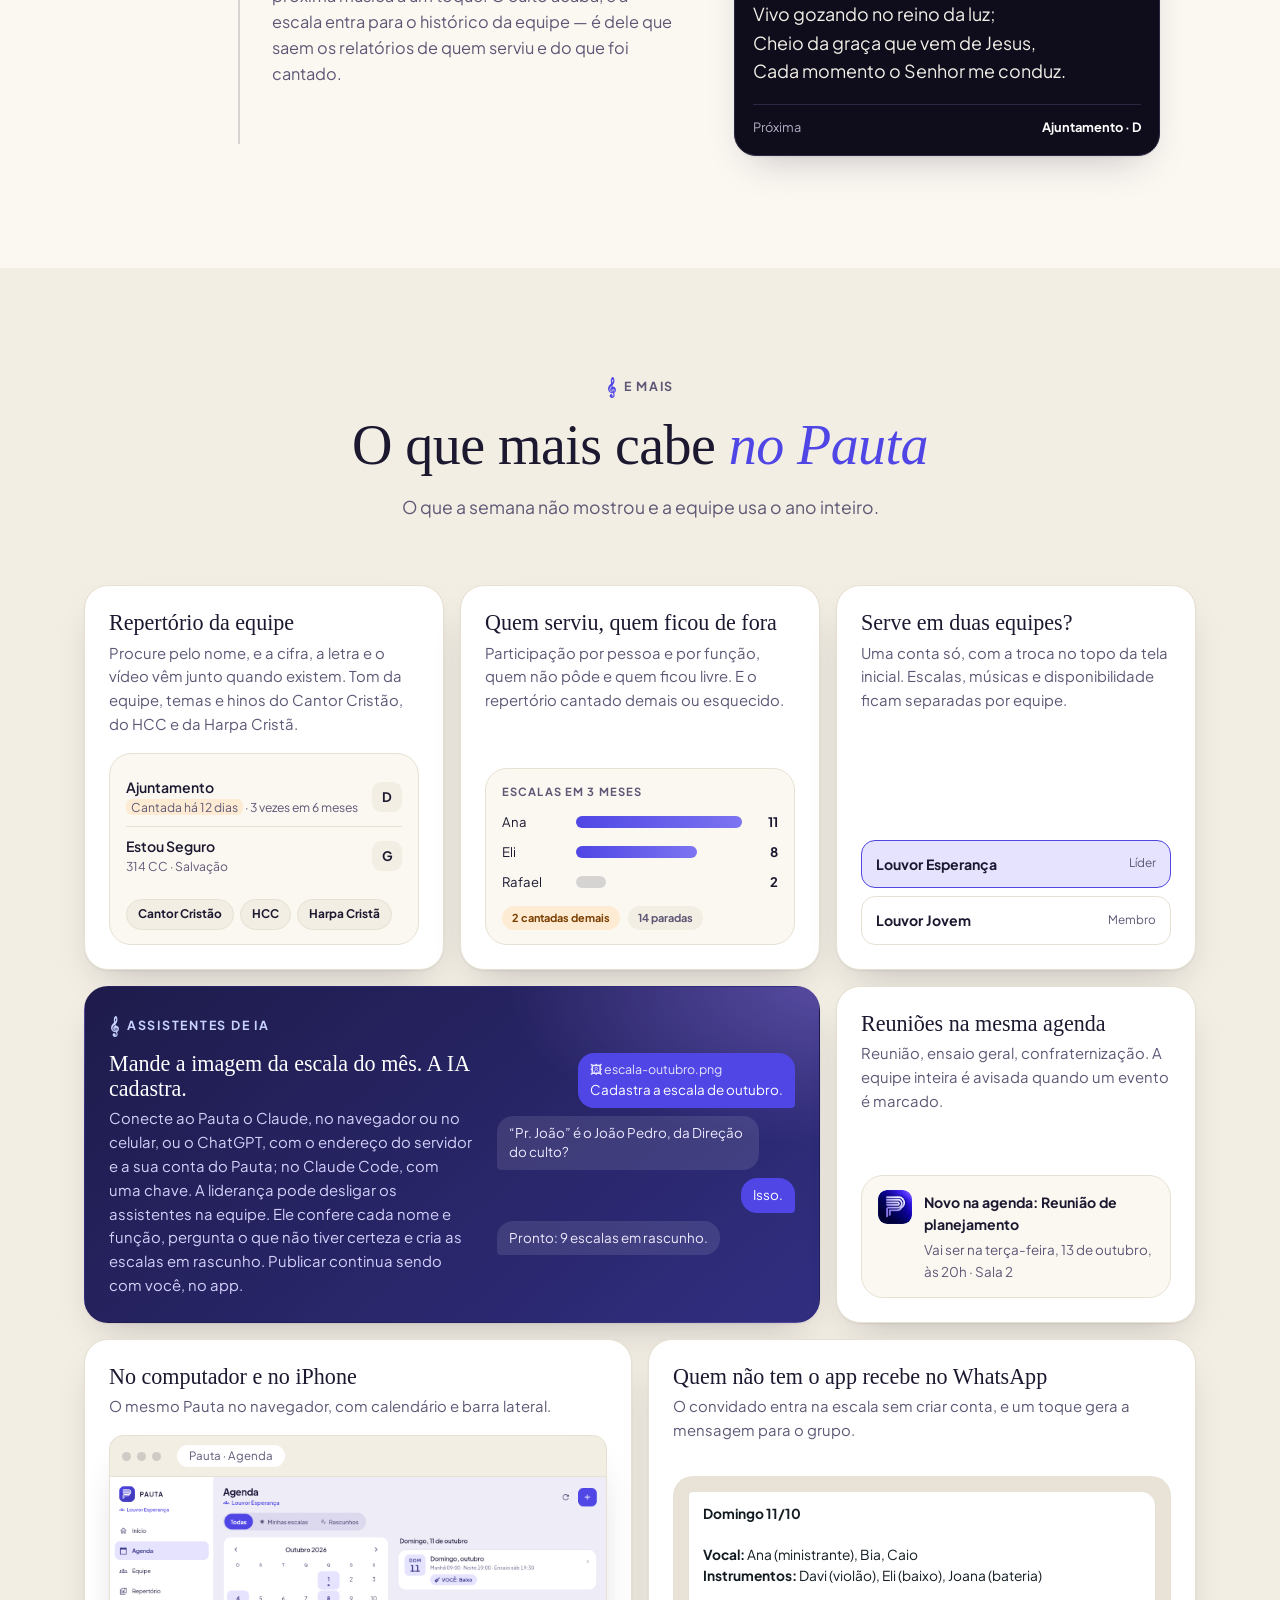
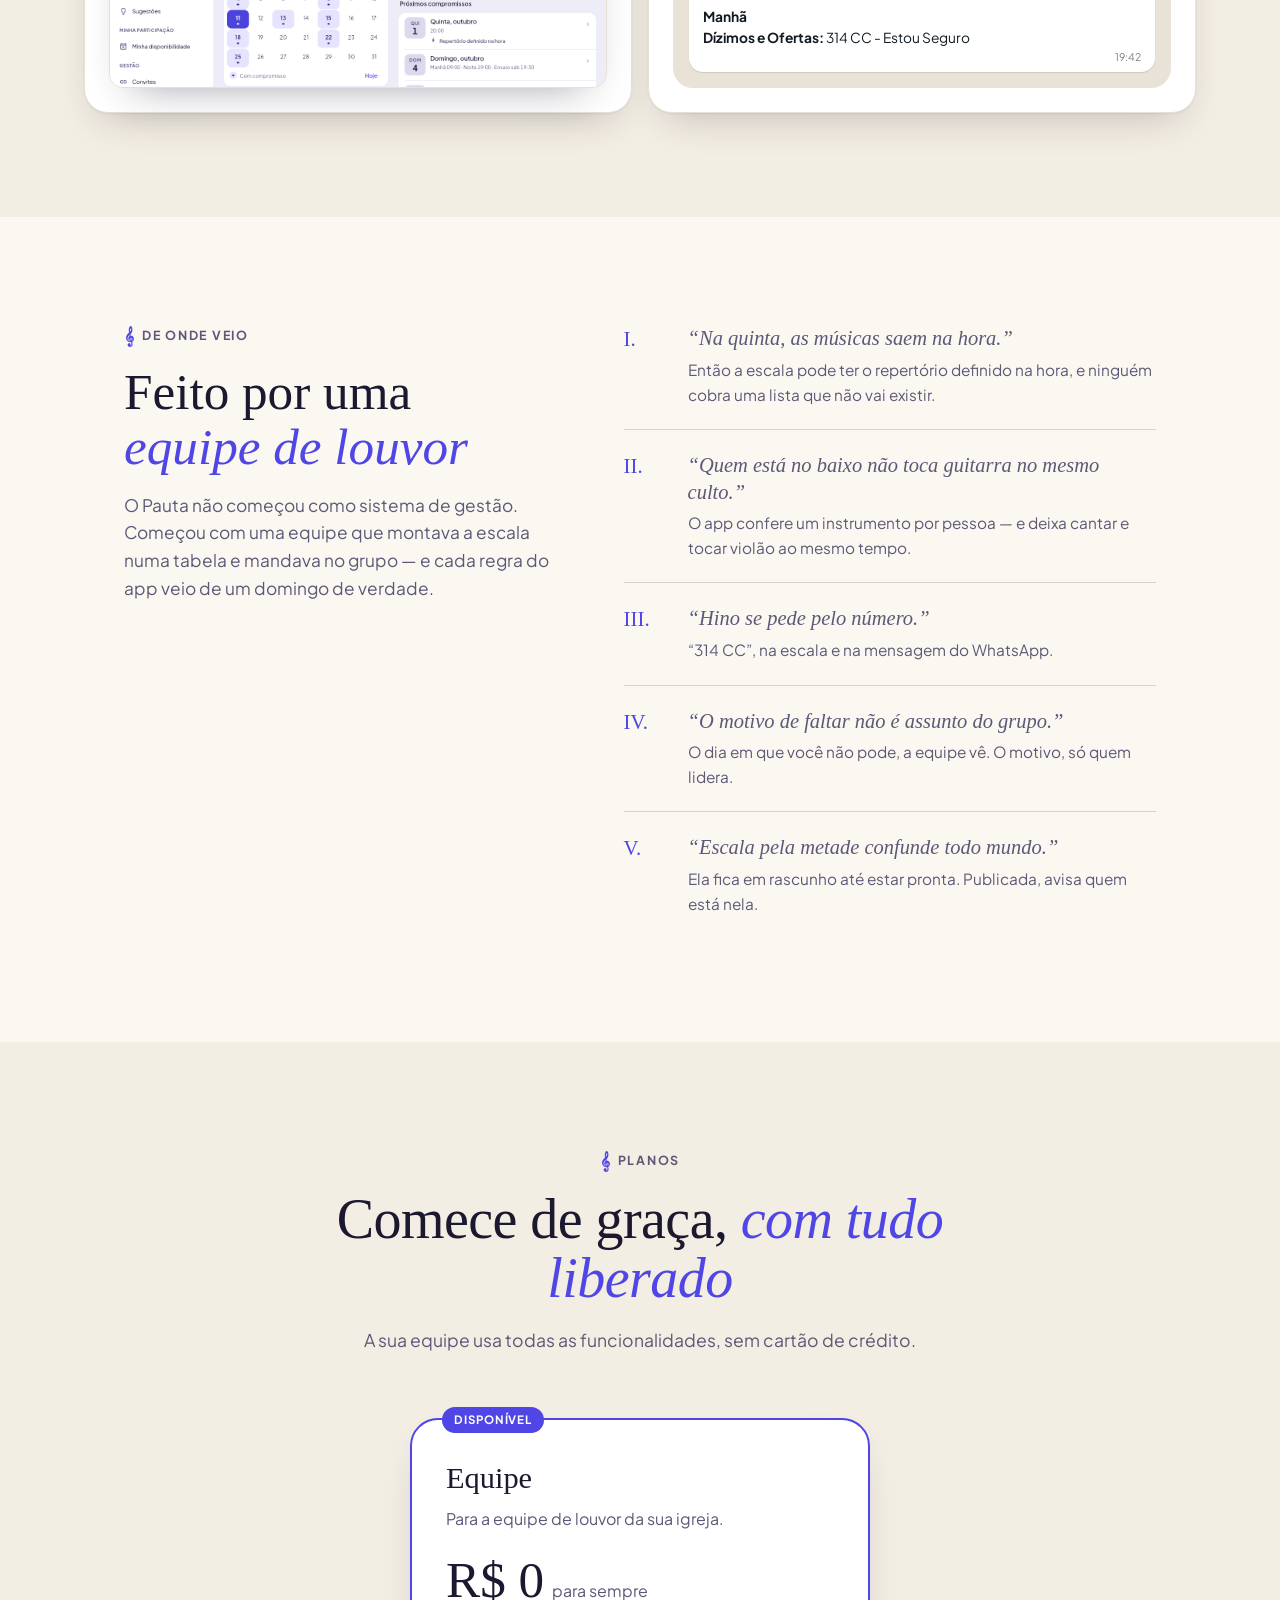
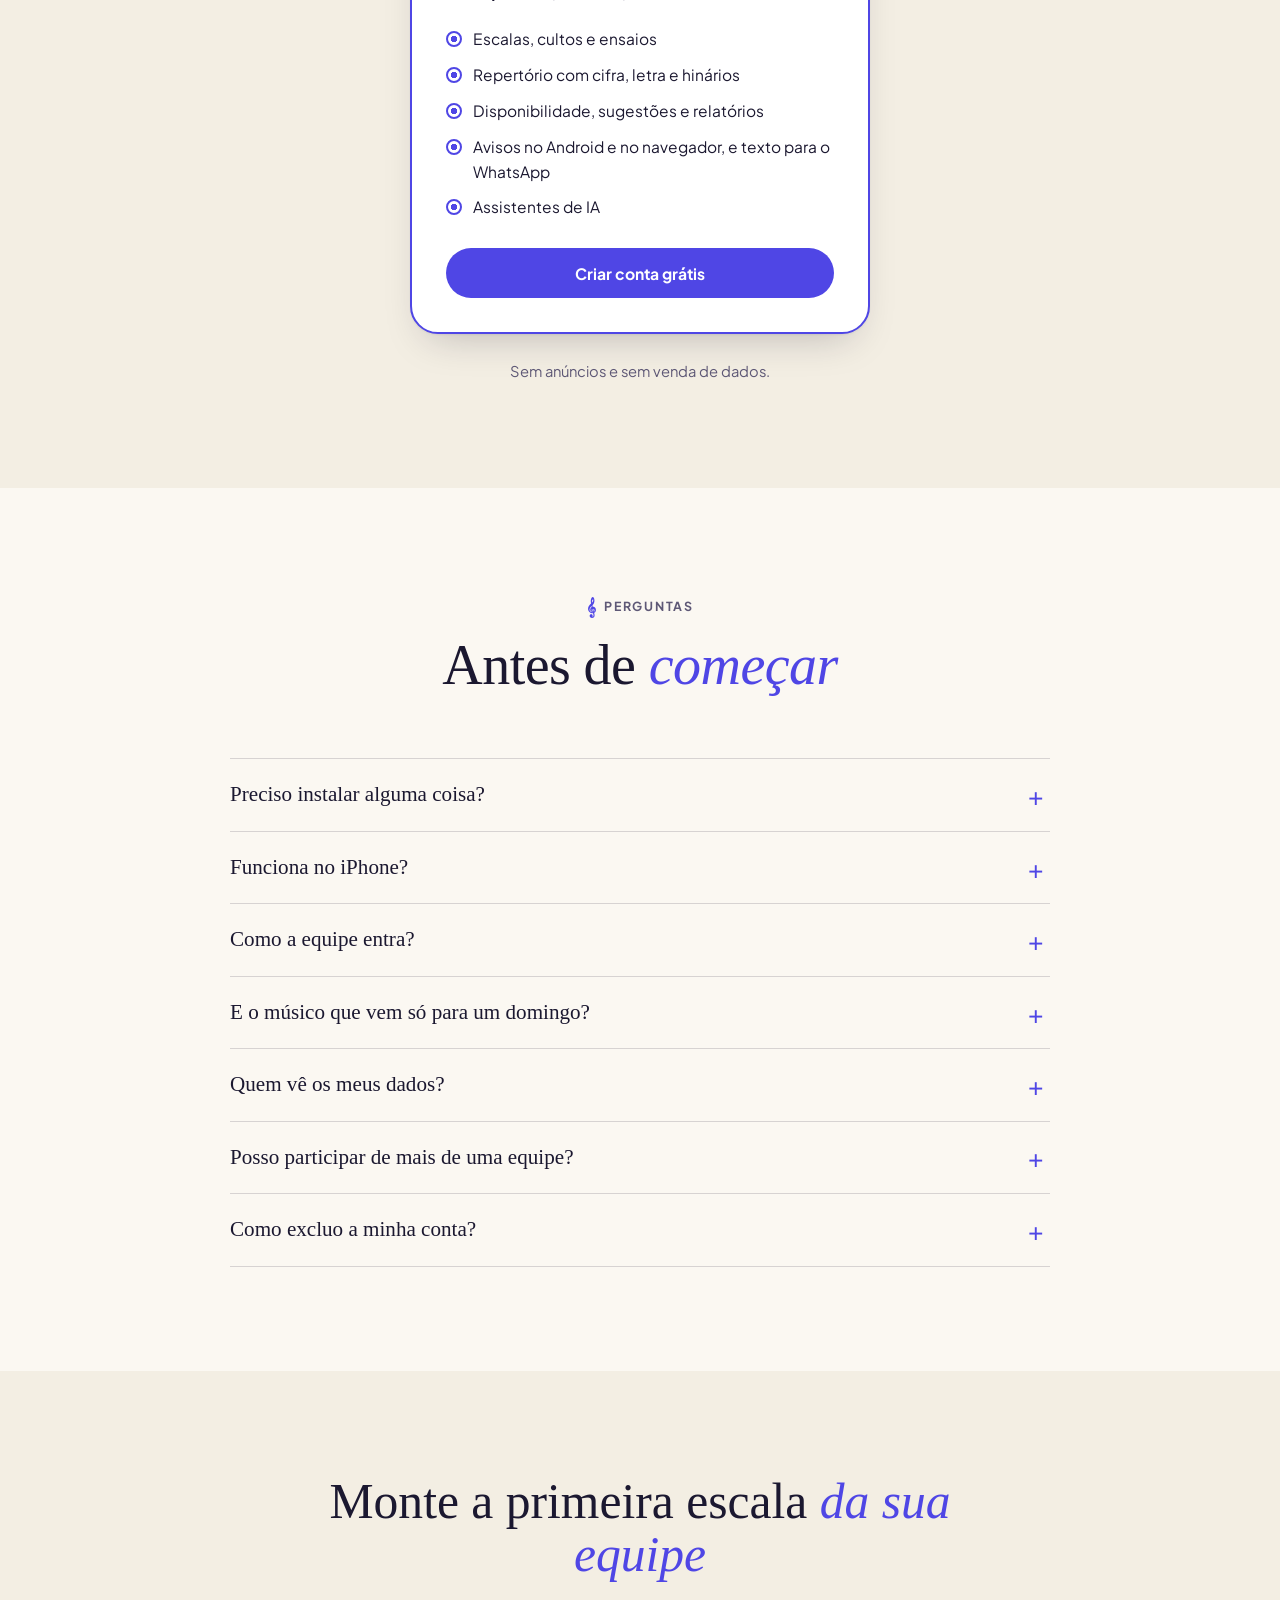
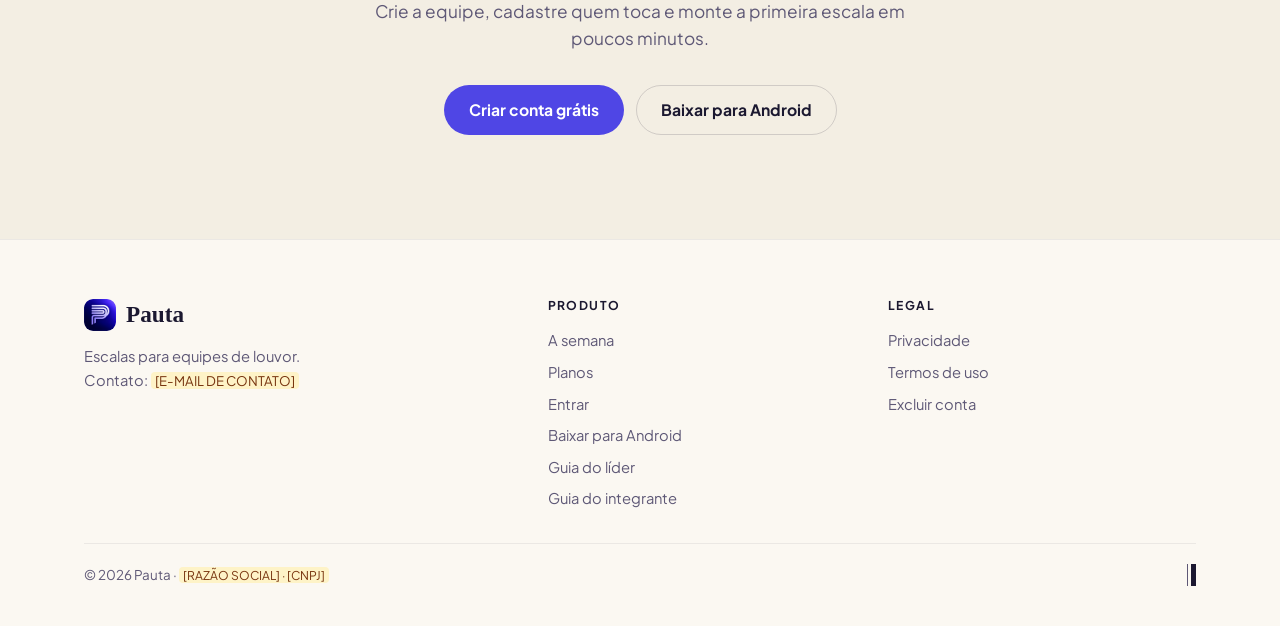
==== commit 6eaa87b9: "Assistentes de IA: Claude e ChatGPT pela conta do Pauta Co-Authored-By: Claude Opus 5.5 <noreply@ant" ====
--- a/index.html
+++ b/index.html
@@ -16,17 +16,17 @@
   <meta property="og:site_name" content="Pauta">
   <meta property="og:title" content="Pauta — Escalas para equipes de louvor">
   <meta property="og:description" content="Domingo, 9h. Você, no baixo. A escala, o ensaio e as músicas com tom e cifra no celular de cada um.">
-  <meta property="og:url" content="https://pauta-louvor.up.railway.app/">
-  <meta property="og:image" content="https://pauta-louvor.up.railway.app/assets/img/og.png">
+  <meta property="og:url" content="https://pautalouvor.com.br/">
+  <meta property="og:image" content="https://pautalouvor.com.br/assets/img/og.png">
   <meta property="og:image:width" content="1200">
   <meta property="og:image:height" content="630">
-  <link rel="canonical" href="https://pauta-louvor.up.railway.app/">
+  <link rel="canonical" href="https://pautalouvor.com.br/">
   <meta name="twitter:card" content="summary_large_image">
   <!--
-    Página estática, sem build e sem JavaScript. Enquanto o domínio próprio
-    não existe, o site responde em pauta-louvor.up.railway.app e o app em
-    pautapp.up.railway.app; ao trocar, procure pelos dois endereços neste
-    arquivo, no robots.txt e no sitemap.xml.
+    Página estática, sem build e sem JavaScript. Desde 15/10/2026 o site é
+    pautalouvor.com.br e o app é app.pautalouvor.com.br (os endereços antigos
+    do Railway continuam respondendo); ao trocar de novo, procure pelos dois
+    neste arquivo, nos guias, no robots.txt e no sitemap.xml.
 
     Regra herdada do AGENTS.md: o que esta página promete é o que o código
     faz. Os avisos reproduzem os textos reais do backend
@@ -50,8 +50,8 @@
         <a href="guia/lider.html">Guia do líder</a>
       </nav>
       <div class="topbar-actions">
-        <a class="login" href="https://pautapp.up.railway.app/#/login">Entrar</a>
-        <a class="btn btn-primary btn-sm" href="https://pautapp.up.railway.app/#/cadastro">Criar conta</a>
+        <a class="login" href="https://app.pautalouvor.com.br/#/login">Entrar</a>
+        <a class="btn btn-primary btn-sm" href="https://app.pautalouvor.com.br/#/cadastro">Criar conta</a>
       </div>
     </div>
   </header>
@@ -67,7 +67,7 @@
             O Pauta tira a escala do grupo do WhatsApp e põe <span class="hl">no celular de cada integrante</span>.
           </p>
           <div class="ctas">
-            <a class="btn btn-primary" href="https://pautapp.up.railway.app/#/cadastro">
+            <a class="btn btn-primary" href="https://app.pautalouvor.com.br/#/cadastro">
               Criar conta grátis
               <svg viewBox="0 0 24 24" fill="none" stroke="currentColor" stroke-width="2" stroke-linecap="round" stroke-linejoin="round" aria-hidden="true"><path d="M5 12h14M12 5l7 7-7 7"/></svg>
             </a>
@@ -395,7 +395,7 @@
               <div>
                 <span class="kicker">Assistentes de IA</span>
                 <h3 style="margin-top:10px">Mande a imagem da escala do mês. A IA cadastra.</h3>
-                <p>Conecte um assistente como o Claude Code ao Pauta. Ele confere cada nome e função, pergunta o que não tiver certeza e cria as escalas em rascunho. Publicar continua sendo com você, no app.</p>
+                <p>Conecte ao Pauta o Claude, no navegador ou no celular, ou o ChatGPT, com o endereço do servidor e a sua conta do Pauta; no Claude Code, com uma chave. A liderança pode desligar os assistentes na equipe. Ele confere cada nome e função, pergunta o que não tiver certeza e cria as escalas em rascunho. Publicar continua sendo com você, no app.</p>
               </div>
               <div class="chat" aria-hidden="true">
                 <div class="bubble me"><span class="file">🖼 escala-outubro.png</span>Cadastra a escala de outubro.</div>
@@ -487,7 +487,7 @@
               <li>Avisos no Android e no navegador, e texto para o WhatsApp</li>
               <li>Assistentes de IA</li>
             </ul>
-            <a class="btn btn-primary" href="https://pautapp.up.railway.app/#/cadastro">Criar conta grátis</a>
+            <a class="btn btn-primary" href="https://app.pautalouvor.com.br/#/cadastro">Criar conta grátis</a>
           </article>
           <!-- O plano "Igreja" fica escondido até o dono decidir os
                diferenciais e o preço: no ar, ele mostrava o marcador
@@ -533,7 +533,7 @@
           <details>
             <summary>Quem vê os meus dados?</summary>
             <p>Só a sua equipe. Outras equipes não veem nada. O motivo de você não poder num domingo fica só com quem lidera, e o Pauta não mostra anúncios nem vende dados.</p>
-            <p>Os detalhes estão na <a href="https://pautapp.up.railway.app/privacidade.html">política de privacidade</a>.</p>
+            <p>Os detalhes estão na <a href="https://app.pautalouvor.com.br/privacidade.html">política de privacidade</a>.</p>
           </details>
           <details>
             <summary>Posso participar de mais de uma equipe?</summary>
@@ -541,7 +541,7 @@
           </details>
           <details>
             <summary>Como excluo a minha conta?</summary>
-            <p>Pelo próprio app, em Perfil › Meus dados › Excluir minha conta. O passo a passo também está <a href="https://pautapp.up.railway.app/excluir-conta.html">nesta página</a>.</p>
+            <p>Pelo próprio app, em Perfil › Meus dados › Excluir minha conta. O passo a passo também está <a href="https://app.pautalouvor.com.br/excluir-conta.html">nesta página</a>.</p>
           </details>
         </div>
       </div>
@@ -552,7 +552,7 @@
         <h2>Monte a primeira escala <em>da sua equipe</em></h2>
         <p>Crie a equipe, cadastre quem toca e monte a primeira escala em poucos minutos.</p>
         <div class="ctas">
-          <a class="btn btn-primary" href="https://pautapp.up.railway.app/#/cadastro">Criar conta grátis</a>
+          <a class="btn btn-primary" href="https://app.pautalouvor.com.br/#/cadastro">Criar conta grátis</a>
           <a class="btn btn-line" href="https://github.com/simonscabello/pauta-app/releases/latest/download/louve.apk">Baixar para Android</a>
         </div>
       </div>
@@ -572,7 +572,7 @@
           <ul>
             <li><a href="#semana">A semana</a></li>
             <li><a href="#planos">Planos</a></li>
-            <li><a href="https://pautapp.up.railway.app/#/login">Entrar</a></li>
+            <li><a href="https://app.pautalouvor.com.br/#/login">Entrar</a></li>
             <li><a href="https://github.com/simonscabello/pauta-app/releases/latest/download/louve.apk">Baixar para Android</a></li>
             <li><a href="guia/lider.html">Guia do líder</a></li>
             <li><a href="guia/integrante.html">Guia do integrante</a></li>
@@ -581,9 +581,9 @@
         <div>
           <h4>Legal</h4>
           <ul>
-            <li><a href="https://pautapp.up.railway.app/privacidade.html">Privacidade</a></li>
-            <li><a href="https://pautapp.up.railway.app/termos.html">Termos de uso</a></li>
-            <li><a href="https://pautapp.up.railway.app/excluir-conta.html">Excluir conta</a></li>
+            <li><a href="https://app.pautalouvor.com.br/privacidade.html">Privacidade</a></li>
+            <li><a href="https://app.pautalouvor.com.br/termos.html">Termos de uso</a></li>
+            <li><a href="https://app.pautalouvor.com.br/excluir-conta.html">Excluir conta</a></li>
           </ul>
         </div>
       </div>
